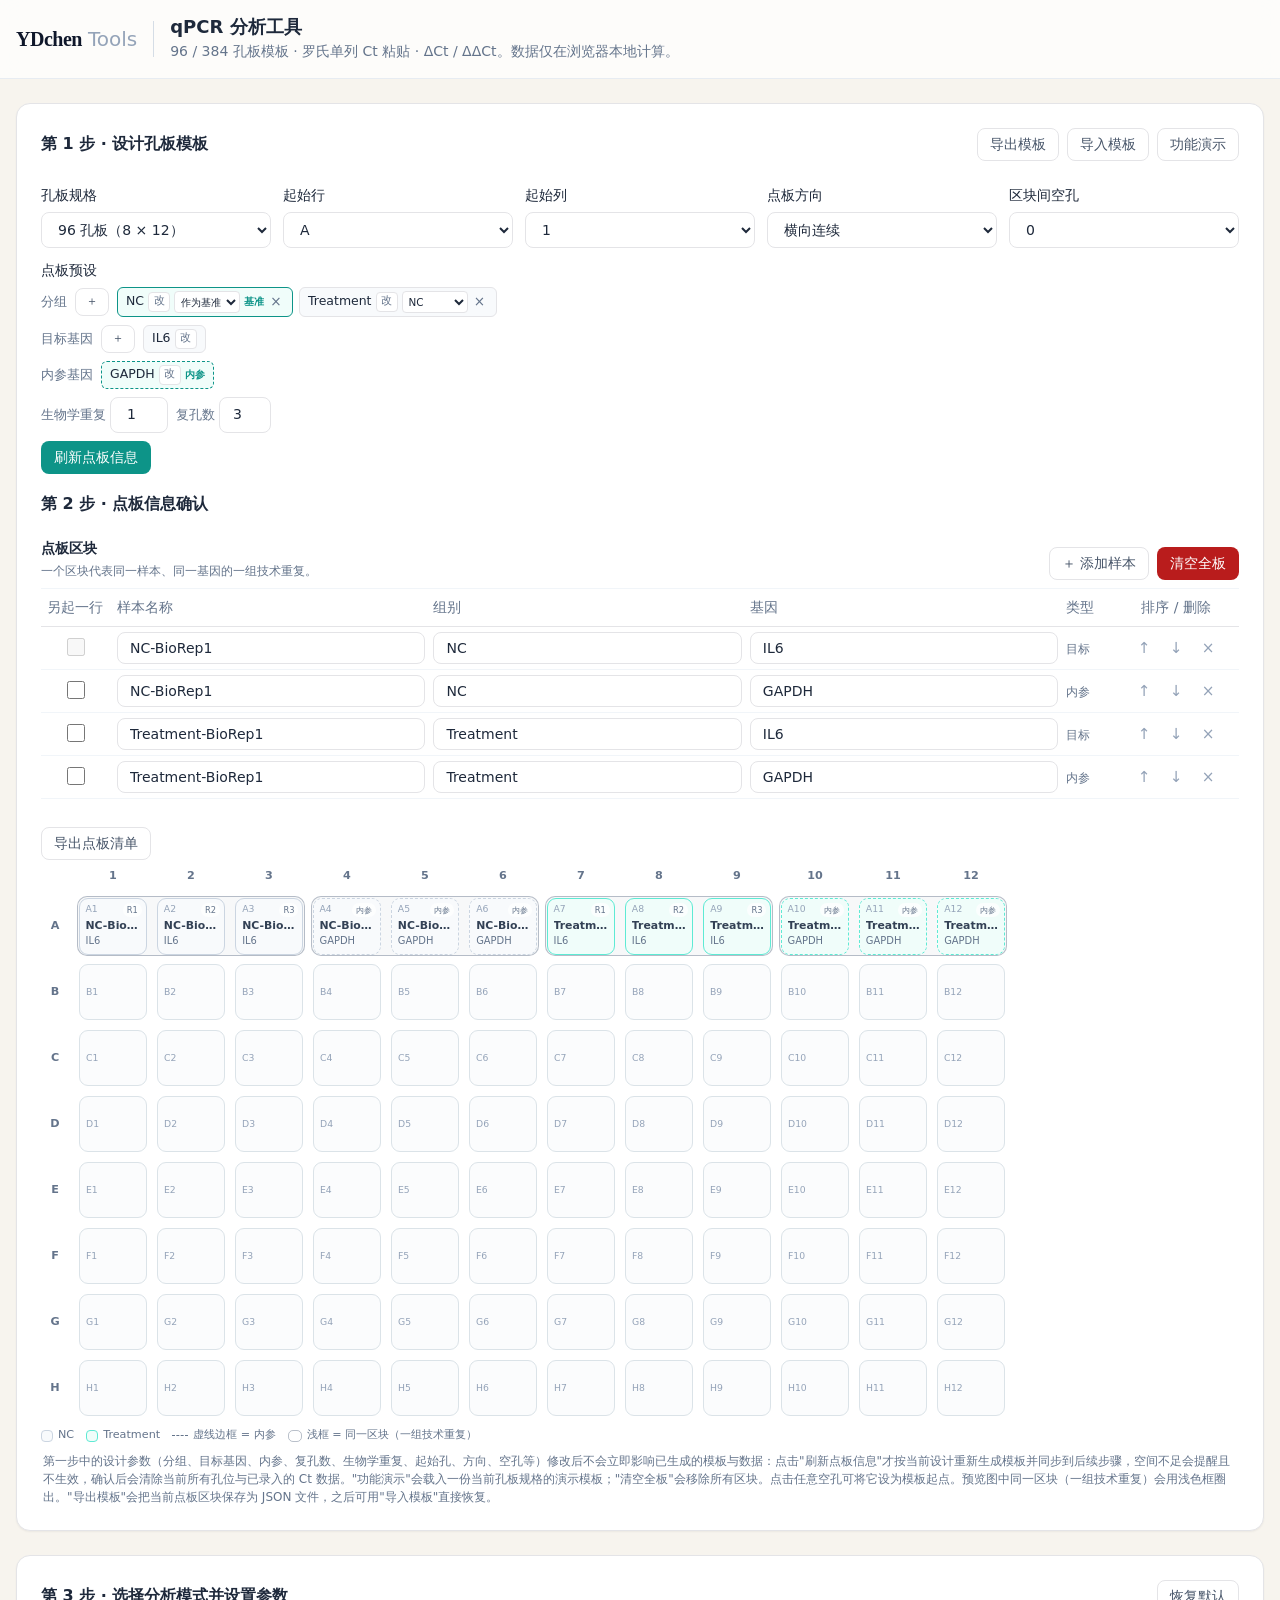
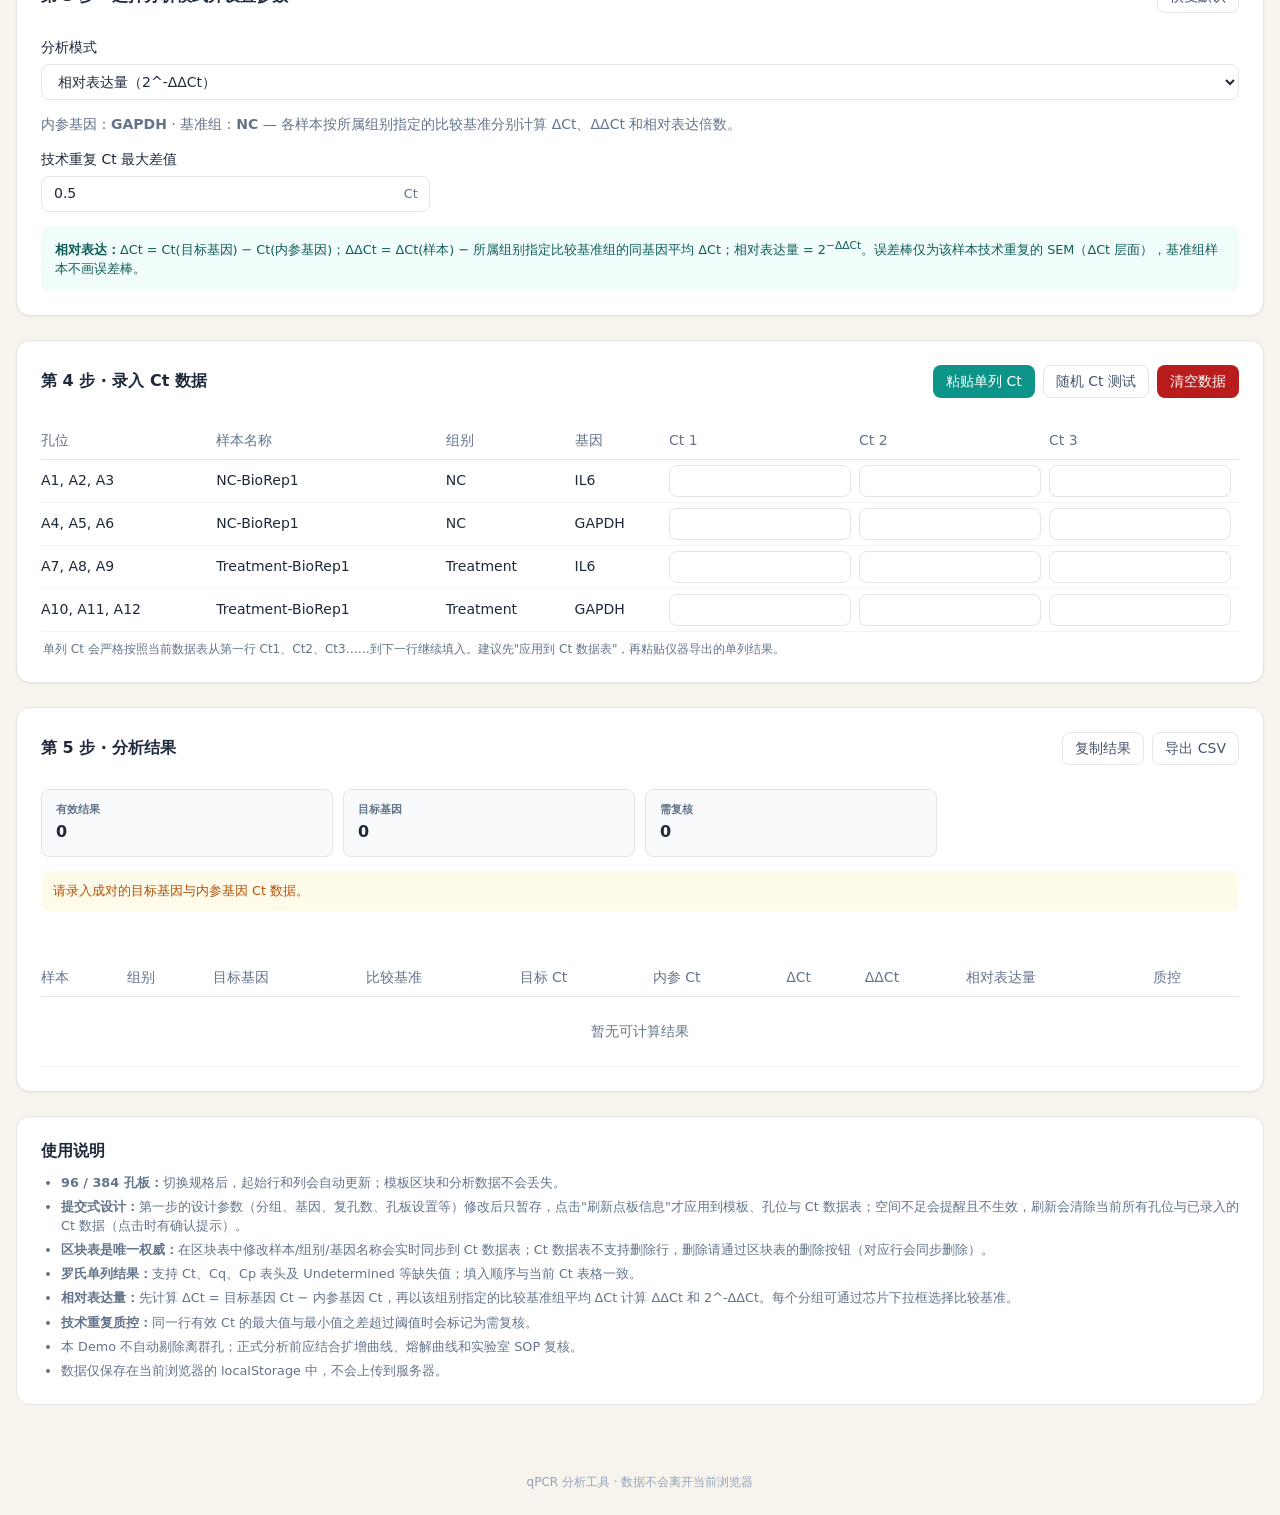
==== index.html @ 50752a5c "fix: charts keep plate layout order instead of re-sorting Per-sample chart was sorted by experiment " ====
<!doctype html>
<html lang="zh-CN">
<head>
  <meta charset="utf-8" />
  <meta name="viewport" content="width=device-width, initial-scale=1" />
  <meta name="description" content="qPCR 96/384 孔板模板、罗氏单列 Ct 粘贴、技术重复质控、ΔCt、ΔΔCt 与相对表达分析工具。" />
  <meta name="theme-color" content="#0d9488" />
  <title>qPCR 分析工具</title>
  <link rel="stylesheet" href="./styles.css?v=11.6" />
</head>
<body>
<header class="site-header">
  <div class="container header-inner">
    <div class="header-brand"><span class="brand-bold">YDchen</span><span class="brand-light">Tools</span></div>
    <div class="header-divider"></div>
    <div class="header-info">
      <h1>qPCR 分析工具</h1>
      <p class="subtitle">96 / 384 孔板模板 · 罗氏单列 Ct 粘贴 · ΔCt / ΔΔCt。数据仅在浏览器本地计算。</p>
    </div>
  </div>
</header>

<main class="container main-grid">
  <section class="card plate-card">
    <div class="section-heading">
      <div><h2>第 1 步 · 设计孔板模板</h2></div>
      <div class="button-row">
        <button id="exportTemplateBtn" class="button button-ghost">导出模板</button>
        <button id="importTemplateBtn" class="button button-ghost">导入模板</button>
        <button id="exampleTemplateBtn" class="button button-ghost">功能演示</button>
      </div>
      <input id="templateFileInput" type="file" accept=".json,application/json" class="hidden" />
    </div>

    <div class="plate-settings-grid">
      <label class="field"><span>孔板规格</span><select id="plateSize"><option value="96" selected>96 孔板（8 × 12）</option><option value="384">384 孔板（16 × 24）</option></select></label>
      <label class="field"><span>起始行</span><select id="startRow"></select></label>
      <label class="field"><span>起始列</span><select id="startCol"></select></label>
      <label class="field"><span>点板方向</span><select id="plateDirection"><option value="horizontal">横向连续</option><option value="vertical">纵向连续</option></select></label>
      <label class="field"><span>区块间空孔</span><select id="blockGap"><option value="0">0</option><option value="1">1</option><option value="2">2</option></select></label>
      <div class="field field-wide">
        <span>点板预设</span>
        <div class="inline-control template-control">
          <div class="experiment-row">
            <span class="experiment-label">分组</span>
            <button id="addGroupBtn" class="button button-ghost button-sm">＋</button>
            <div id="groupsContainer" class="group-chip-list"></div>
          </div>
          <input id="targetCount" type="hidden" value="1" />
          <div class="experiment-row">
            <span class="experiment-label">目标基因</span>
            <button id="addTargetGeneBtn" class="button button-ghost button-sm" title="添加目标基因">＋</button>
            <div id="targetGenesContainer" class="group-chip-list"></div>
          </div>
          <div class="experiment-row">
            <span class="experiment-label">内参基因</span>
            <div id="refGeneContainer" class="group-chip-list"></div>
          </div>
          <div class="experiment-row">
            <label class="append-count-label" title="每个分组的独立生物学样本数量">
              <span>生物学重复</span>
              <input id="biologicalReplicates" class="append-count" type="number" min="1" max="24" step="1" value="1" />
            </label>
            <label class="reps-global-label" title="同一样本同一基因的技术重复孔数，全局统一设置；修改会影响已有 Ct 数据">
              <span>复孔数</span>
              <input id="replicateCount" class="reps-global-input" type="number" min="1" max="6" step="1" value="3" />
            </label>
          </div>
          <div class="experiment-row" id="bioGroupRow" style="display:none">
            <label class="append-line-label" title="复孔为 1 时，将同一基因的生物学重复排列在相邻孔位">
              <input id="bioGroupReplicates" type="checkbox" /> 生物学重复相邻排列
            </label>
          </div>
          <div class="experiment-row">
            <button id="loadPresetBtn" class="button button-primary" title="按当前实验配置重新生成点板模板，覆盖所有区块">刷新点板信息</button>
          </div>
        </div>
      </div>
    </div>

    <div class="section-heading" style="margin-top:20px">
      <div><h2>第 2 步 · 点板信息确认</h2></div>
    </div>

    <div class="subsection-heading">
      <div>
        <h3>点板区块</h3>
        <p>一个区块代表同一样本、同一基因的一组技术重复。</p>
      </div>
      <div class="subsection-actions">
        <button id="addBlockBtn" class="button button-ghost">＋ 添加样本</button>
                <button id="clearBlocksBtn" class="button button-danger">清空全板</button>
      </div>
    </div>

    <div class="table-wrap block-table-wrap">
      <table class="block-table">
        <thead><tr><th>另起一行</th><th>样本名称</th><th>组别</th><th>基因</th><th>类型</th><th class="action-col">排序 / 删除</th></tr></thead>
        <tbody id="blocksBody"></tbody>
      </table>
    </div>

    <div id="plateAlert" class="alerts plate-alert"></div>
    <div style="margin-top:6px"><button id="exportPlateBtn" class="button button-ghost">导出点板清单</button></div>
    <div class="plate-scroll">
      <div id="plateGrid" class="plate-grid" aria-label="孔板预览"></div>
    </div>
    <div id="plateLegend" class="plate-legend"></div>
    <p class="help-text">第一步中的设计参数（分组、目标基因、内参、复孔数、生物学重复、起始孔、方向、空孔等）修改后不会立即影响已生成的模板与数据：点击"刷新点板信息"才按当前设计重新生成模板并同步到后续步骤，空间不足会提醒且不生效，确认后会清除当前所有孔位与已录入的 Ct 数据。"功能演示"会载入一份当前孔板规格的演示模板；"清空全板"会移除所有区块。点击任意空孔可将它设为模板起点。预览图中同一区块（一组技术重复）会用浅色框圈出。"导出模板"会把当前点板区块保存为 JSON 文件，之后可用"导入模板"直接恢复。</p>
  </section>

  <section class="card settings-card">
    <div class="section-heading">
      <div><h2>第 3 步 · 选择分析模式并设置参数</h2></div>
      <button id="resetBtn" class="button button-ghost">恢复默认</button>
    </div>
    <label class="field" style="margin-bottom:14px;">
      <span>分析模式</span>
      <select id="workflowSelect">
        <option value="ddct" selected>相对表达量（2^-ΔΔCt）</option>
        <option value="dct">归一化表达量（2^-ΔCt）</option>
      </select>
    </label>
    <p id="modeDescription" class="mode-description"></p>
    <div class="form-grid">
      <label class="field"><span>技术重复 Ct 最大差值</span><div class="input-with-unit"><input id="maxSpread" type="number" min="0.1" step="0.1" value="0.5" /><span>Ct</span></div></label>
    </div>
    <div id="formulaNote" class="formula-note"></div>
  </section>

  <section class="card samples-card">
    <div class="section-heading">
      <div><h2>第 4 步 · 录入 Ct 数据</h2></div>
      <div class="button-row">
        <button id="pasteColumnBtn" class="button button-primary">粘贴单列 Ct</button>
        <button id="exampleDataBtn" class="button button-ghost">随机 Ct 测试</button>
        <button id="clearDataBtn" class="button button-danger">清空数据</button>
      </div>
    </div>

    <div id="ctColumnPanel" class="paste-panel hidden">
      <div class="paste-panel-heading">
        <div>
          <strong>罗氏单列 Ct / Cp 粘贴</strong>
          <p>从 Excel 或罗氏导出表中复制一整列 Ct/Cp，系统会按当前 Ct 数据表的孔位顺序从上到下依次填入。</p>
        </div>
        <button id="closeCtColumnBtn" class="icon-button" title="关闭">×</button>
      </div>
      <textarea id="ctColumnArea" class="paste-area" rows="7" spellcheck="false" placeholder="Cp&#10;25.12&#10;25.30&#10;25.21&#10;Undetermined&#10;19.91"></textarea>
      <div class="button-row">
        <button id="applyCtColumnBtn" class="button button-primary">填入当前数据表</button>
        <span id="ctPasteStatus" class="paste-status">支持 Ct、Cq、Cp 表头；Undetermined、No Ct、空行会保留为空白孔。</span>
      </div>
    </div>

    <div class="table-wrap">
      <table id="samplesTable">
        <thead id="samplesHead"></thead>
        <tbody id="samplesBody"></tbody>
      </table>
    </div>
    <p class="help-text">单列 Ct 会严格按照当前数据表从第一行 Ct1、Ct2、Ct3……到下一行继续填入。建议先"应用到 Ct 数据表"，再粘贴仪器导出的单列结果。</p>
  </section>

  <section class="card results-card">
    <div class="section-heading">
      <div><h2>第 5 步 · 分析结果</h2></div>
      <div class="button-row"><button id="copyBtn" class="button button-ghost">复制结果</button><button id="exportBtn" class="button button-ghost">导出 CSV</button></div>
    </div>
    <div id="summary" class="summary-grid"></div>
    <div id="alerts" class="alerts"></div>
    <div id="resultsChart" class="results-chart"></div>
    <div id="groupChart" class="results-chart"></div>
    <div class="table-wrap">
      <table><thead><tr><th>样本</th><th>组别</th><th>目标基因</th><th>比较基准</th><th>目标 Ct</th><th>内参 Ct</th><th>ΔCt</th><th>ΔΔCt</th><th>相对表达量</th><th>质控</th></tr></thead><tbody id="resultsBody"></tbody></table>
    </div>
  </section>

  <section class="card notes-card">
    <h2>使用说明</h2>
    <ul>
      <li><strong>96 / 384 孔板：</strong>切换规格后，起始行和列会自动更新；模板区块和分析数据不会丢失。</li>
      <li><strong>提交式设计：</strong>第一步的设计参数（分组、基因、复孔数、孔板设置等）修改后只暂存，点击"刷新点板信息"才应用到模板、孔位与 Ct 数据表；空间不足会提醒且不生效，刷新会清除当前所有孔位与已录入的 Ct 数据（点击时有确认提示）。</li>
      <li><strong>区块表是唯一权威：</strong>在区块表中修改样本/组别/基因名称会实时同步到 Ct 数据表；Ct 数据表不支持删除行，删除请通过区块表的删除按钮（对应行会同步删除）。</li>
      <li><strong>罗氏单列结果：</strong>支持 Ct、Cq、Cp 表头及 Undetermined 等缺失值；填入顺序与当前 Ct 表格一致。</li>
      <li><strong>相对表达量：</strong>先计算 ΔCt = 目标基因 Ct − 内参基因 Ct，再以该组别指定的比较基准组平均 ΔCt 计算 ΔΔCt 和 2^-ΔΔCt。每个分组可通过芯片下拉框选择比较基准。</li>
      <li><strong>技术重复质控：</strong>同一行有效 Ct 的最大值与最小值之差超过阈值时会标记为需复核。</li>
      <li>本 Demo 不自动剔除离群孔；正式分析前应结合扩增曲线、熔解曲线和实验室 SOP 复核。</li>
      <li>数据仅保存在当前浏览器的 localStorage 中，不会上传到服务器。</li>
    </ul>
  </section>
</main>
<footer class="site-footer"><div class="container">qPCR 分析工具 · 数据不会离开当前浏览器</div></footer>
<script type="module" src="./app.js?v=11.12"></script>
</body>
</html>
---- styles.css ----
:root{color-scheme:light;--bg:#F7F4EE;--surface:#fff;--surface-soft:#f8fafc;--text:#1e293b;--muted:#64748b;--line:#e4e4e7;--primary:#0d9488;--primary-hover:#0f766e;--primary-soft:#f0fdfa;--success:#047857;--success-soft:#ecfdf5;--warning:#b45309;--warning-soft:#fffbeb;--danger:#b91c1c;--danger-soft:#fef2f2;--shadow:0 1px 2px rgba(0,0,0,.05);--radius:14px}
*{box-sizing:border-box}html{scroll-behavior:smooth;overflow-x:hidden}body{margin:0;min-height:100vh;font-family:ui-sans-serif,system-ui,sans-serif,"Apple Color Emoji","Segoe UI Emoji";background:var(--bg);color:var(--text);line-height:1.5}button,input,select,textarea{font:inherit;font-size:.875rem}button{cursor:pointer}.container{width:min(1280px,100%);margin:0 auto;padding:0 16px}.site-header{border-bottom:1px solid rgba(226,232,240,.8);background:rgba(255,255,255,.7);backdrop-filter:blur(12px);position:sticky;top:0;z-index:10;padding:16px 0}.header-inner{display:flex;align-items:center;gap:16px}.header-brand{display:flex;align-items:baseline;flex-shrink:0;line-height:1}.brand-bold{font-family:ui-serif,Georgia,serif;font-size:1.25rem;font-weight:600;color:#0f172a;letter-spacing:-.025em}.brand-light{font-size:1.25rem;font-weight:300;color:#94a3b8;margin-left:.375rem}.header-divider{width:1px;height:36px;background:rgba(203,213,225,.8)}.header-info{min-width:0}h1{margin:0;font-size:1.125rem;line-height:1.25;font-weight:600}h2{margin:0;font-size:1rem;line-height:1.25;font-weight:600}h3{margin:0;font-size:.9rem;font-weight:600}p{margin:0}.subtitle{margin-top:2px;color:var(--muted);font-size:.875rem;white-space:nowrap;overflow:hidden;text-overflow:ellipsis}.main-grid{display:grid;gap:24px;margin-top:24px;padding-bottom:44px}.card{background:var(--surface);border:1px solid var(--line);border-radius:var(--radius);box-shadow:var(--shadow);padding:24px;overflow:hidden}.section-heading{display:flex;align-items:center;justify-content:space-between;gap:16px;margin-bottom:24px}.form-grid{display:grid;grid-template-columns:repeat(3,minmax(0,1fr));gap:16px}.field{display:grid;gap:6px;min-width:0}.field>span:first-child{font-size:.875rem;font-weight:500}input,select,textarea{width:100%;min-height:36px;border:1px solid var(--line);border-radius:8px;background:var(--surface);color:var(--text);padding:4px 12px;outline:none;transition:.2s}input:focus,select:focus,textarea:focus{border-color:var(--primary);box-shadow:0 0 0 3px rgba(13,148,136,.15)}.input-with-unit{position:relative}.input-with-unit input{padding-right:54px}.input-with-unit>span{position:absolute;right:12px;top:50%;transform:translateY(-50%);color:var(--muted);font-size:.8rem}.mode-description{margin:0 0 14px;color:var(--muted);font-size:.875rem}.formula-note{margin-top:14px;padding:12px 14px;border-radius:8px;background:var(--primary-soft);color:#115e59;font-size:.8rem}.button-row{display:flex;align-items:center;gap:8px;flex-wrap:wrap}.button{min-height:32px;border-radius:8px;padding:5px 12px;border:1px solid transparent;font-size:.875rem;font-weight:500;white-space:nowrap}.button-primary{background:var(--primary);color:#fff}.button-primary:hover{background:var(--primary-hover)}.button-ghost{background:var(--surface);color:#475569;border-color:var(--line)}.button-ghost:hover{background:#f4f4f5}.button-danger{background:var(--danger);color:#fff}.button-danger:hover{background:#991b1b}.table-wrap{overflow-x:auto;max-width:100%}table{width:100%;border-collapse:collapse;min-width:900px;font-size:.875rem}th,td{text-align:left;vertical-align:middle}th{padding:8px 8px 8px 0;border-bottom:1px solid var(--line);color:var(--muted);font-weight:500;white-space:nowrap}td{padding:5px 8px 5px 0;border-bottom:1px solid #f1f5f9}td input,td select{min-width:92px;min-height:32px}.action-col{width:118px;text-align:center}.icon-button{width:30px;height:30px;border:1px solid transparent;border-radius:8px;background:transparent;color:#94a3b8;font-size:.95rem;padding:0}.icon-button:hover{background:#f4f4f5;color:#475569}.icon-button.danger:hover{color:#ef4444}.help-text{margin:8px 2px 0;color:var(--muted);font-size:.75rem}.summary-grid{display:grid;grid-template-columns:repeat(4,minmax(0,1fr));gap:10px;margin-bottom:14px}.summary-item{padding:12px 14px;border:1px solid var(--line);border-radius:8px;background:var(--surface-soft)}.summary-label{display:block;color:var(--muted);font-size:.7rem;font-weight:600}.summary-value{display:block;margin-top:2px;font-size:1rem;font-weight:700}.alerts{display:grid;gap:6px;margin-bottom:14px}.alert{padding:10px 12px;border-radius:8px;font-size:.8rem}.alert-warning{background:var(--warning-soft);color:var(--warning)}
.alert-danger{background:var(--danger-soft);color:var(--danger)}.alert-success{background:var(--success-soft);color:var(--success)}.status{display:inline-block;padding:2px 8px;border-radius:999px;font-size:.75rem;font-weight:500;white-space:nowrap}.status-ok{background:var(--primary);color:#fff}.status-warning{background:#fef3c7;color:#b45309}.paste-area{width:100%;min-height:72px;margin:8px 0;border:1px solid var(--line);border-radius:8px;padding:8px 12px;font-family:inherit;font-size:.8rem;resize:vertical}.paste-panel{margin:0 0 14px;padding:14px;border:1px solid var(--line);border-radius:10px;background:var(--surface-soft)}.paste-panel-heading{display:flex;align-items:flex-start;justify-content:space-between;gap:12px}.paste-panel-heading strong{font-size:.875rem}.paste-panel-heading p{margin-top:3px;color:var(--muted);font-size:.75rem}.paste-panel .paste-area{margin:10px 0}.paste-status{font-size:.75rem;color:var(--muted)}.paste-status-success{color:var(--success)}.paste-status-warning{color:var(--warning)}
.hidden{display:none!important}.results-chart{overflow-x:auto;margin:16px 0}.results-chart svg{display:block}.notes-card{box-shadow:none}.notes-card ul{margin:12px 0 0;padding-left:1.25rem;color:var(--muted);font-size:.8rem}.notes-card li+li{margin-top:5px}.site-footer{padding:24px 0;color:#94a3b8;text-align:center;font-size:.75rem}

.plate-settings-grid{display:grid;grid-template-columns:repeat(5,minmax(120px,1fr));gap:12px;align-items:end}.inline-control{display:flex;gap:8px}.inline-control select{min-width:0}.template-control{flex-direction:column;flex-wrap:wrap}.template-control select{flex:1 1 220px}.template-control .button{flex:0 0 auto}.field-wide{min-width:240px;grid-column:1/-1}.subsection-heading{display:flex;align-items:end;justify-content:space-between;gap:16px;margin:22px 0 8px}.subsection-heading p{margin-top:3px;color:var(--muted);font-size:.75rem}.subsection-actions{display:flex;gap:8px}.block-table-wrap{border-top:1px solid #f1f5f9}.block-table{min-width:860px}.block-table td:first-child,.block-table th:first-child{text-align:center;width:76px}.block-table .break-toggle{width:18px;min-width:18px;min-height:18px;accent-color:var(--primary)}.role-text{font-size:.78rem;font-weight:500;color:var(--muted)}.block-table .repeat-input{min-width:68px;width:68px}.block-actions{display:flex;justify-content:center;gap:2px}.plate-alert{margin-top:14px}.plate-scroll{overflow-x:auto;padding:4px 0 8px}.plate-grid{--plate-cols:12;--plate-rows:8;--well-width:68px;--well-height:56px;display:grid;grid-template-columns:28px repeat(var(--plate-cols),var(--well-width));grid-template-rows:24px repeat(var(--plate-rows),var(--well-height));gap:10px;width:max-content;min-width:100%;align-items:stretch;position:relative}.well-group{display:flex;gap:inherit;margin:-2px;padding:.5px;border:1.5px solid rgba(100,116,139,.45);border-radius:10px;background:rgba(100,116,139,.05);position:relative}.well-group.vertical{flex-direction:column}.plate-separator{display:flex;align-items:center;height:4px;align-self:center}.sep-line{display:block;width:100%;height:0;border-top:2px dashed var(--primary)}.well-group.col-split{margin-left:12px}.plate-grid.plate-384{--well-width:50px;--well-height:44px;gap:8px}.plate-corner,.plate-col-label,.plate-row-label{display:flex;align-items:center;justify-content:center;color:var(--muted);font-size:.7rem;font-weight:600}.plate-well{position:relative;border:1px solid #dbe3e8;border-radius:9px;background:#fbfcfd;min-width:var(--well-width);min-height:var(--well-height);padding:5px 6px;text-align:left;color:var(--muted);overflow:hidden}.plate-grid.plate-384 .plate-well{border-radius:7px;padding:4px}.plate-grid.plate-384 .well-sample{margin-top:3px;font-size:.58rem}.plate-grid.plate-384 .well-gene{font-size:.55rem}.plate-grid.plate-384 .well-role{font-size:.47rem;right:3px;top:3px}.plate-grid.plate-384 .well-id{font-size:.52rem}.plate-well.empty{cursor:pointer}.plate-well.empty:hover{border-color:#99f6e4;background:var(--primary-soft)}.well-id{display:block;font-size:.58rem;color:#94a3b8;line-height:1}.well-sample{display:block;margin-top:5px;font-size:.68rem;font-weight:650;color:#334155;white-space:nowrap;overflow:hidden;text-overflow:ellipsis}.well-gene{display:block;font-size:.62rem;color:#64748b;white-space:nowrap;overflow:hidden;text-overflow:ellipsis}.plate-well.group-0{background:#f8fafc;border-color:#cbd5e1}.plate-well.group-1{background:#f0fdfa;border-color:#5eead4}.plate-well.group-2{background:#ecfdf5;border-color:#86efac}.plate-well.group-3{background:#f5f3ff;border-color:#c4b5fd}.plate-well.group-4{background:#fff7ed;border-color:#fdba74}.plate-well.group-5{background:#fdf2f8;border-color:#f9a8d4}.plate-well.reference{border-style:dashed}.well-role{position:absolute;right:4px;top:4px;font-size:.52rem;padding:1px 4px;border-radius:99px;background:rgba(255,255,255,.75);color:#64748b}.plate-legend{display:flex;align-items:center;gap:12px;flex-wrap:wrap;margin-top:3px}.legend-item{display:flex;align-items:center;gap:5px;font-size:.7rem;color:var(--muted)}.legend-dot{width:12px;height:12px;border:1px solid #cbd5e1;border-radius:4px}.legend-dot.group-0{background:#f8fafc}.legend-dot.group-1{background:#f0fdfa;border-color:#5eead4}.legend-dot.group-2{background:#ecfdf5;border-color:#86efac}.legend-dot.group-3{background:#f5f3ff;border-color:#c4b5fd}.legend-dot.group-4{background:#fff7ed;border-color:#fdba74}.legend-dot.group-5{background:#fdf2f8;border-color:#f9a8d4}.legend-line{width:16px;border-top:1px dashed #64748b}.legend-frame{width:14px;height:12px;border:1.5px solid rgba(100,116,139,.45);border-radius:5px}.wells-input{min-width:118px!important}.ct-input{min-width:76px!important}.sample-row-warning td{background:#fffbeb}

@media(max-width:1100px){.plate-settings-grid{grid-template-columns:repeat(5,minmax(96px,1fr))}.field-wide{grid-column:1/-1}.plate-grid{min-width:auto}}
@media(max-width:639px){.site-header{padding:12px 0}.header-inner{gap:12px}.brand-bold,.brand-light{font-size:1.125rem}.header-divider{height:32px}.header-info h1{font-size:1rem}.subtitle{font-size:.75rem}}
@media(max-width:768px){.form-grid{grid-template-columns:1fr 1fr}.summary-grid{grid-template-columns:1fr 1fr}.card{padding:20px}.plate-settings-grid{grid-template-columns:1fr 1fr}.subsection-heading{align-items:flex-start;flex-direction:column}}
@media(max-width:480px){.container{padding:0 8px}.main-grid{gap:16px;margin-top:16px}.card{padding:14px}.section-heading{align-items:flex-start;flex-direction:column;gap:10px}.form-grid,.plate-settings-grid{grid-template-columns:1fr}.field-wide{grid-column:auto}.subtitle{white-space:normal}.button-row{width:100%}.button-row .button{flex:1 1 auto}.inline-control{align-items:stretch}.inline-control .button{flex:0 0 auto}}
.append-group{display:flex;align-items:center;gap:8px;flex-wrap:wrap;border-left:1px solid var(--line);padding-left:12px}.append-count-label{display:flex;align-items:center;gap:4px;color:var(--muted);font-size:.8rem;white-space:nowrap}.append-count{width:58px!important;min-width:58px!important;text-align:center;padding-left:6px;padding-right:6px}.reps-global-label{display:flex;align-items:center;gap:4px;color:var(--muted);font-size:.8rem;white-space:nowrap}.reps-global-input{width:52px!important;min-width:52px!important;text-align:center;padding-left:2px;padding-right:2px}.gene-names-btn{min-height:28px;padding:2px 8px;border:1px dashed var(--line);border-radius:6px;background:var(--surface-soft);color:var(--text);font-size:.78rem;cursor:pointer;white-space:nowrap;max-width:200px;overflow:hidden;text-overflow:ellipsis}.gene-names-btn:hover{border-color:var(--primary);background:var(--primary-soft)}.experiment-row{display:flex;align-items:center;gap:8px;flex-wrap:wrap}.experiment-label{font-size:.8rem;font-weight:500;color:var(--muted);white-space:nowrap}.group-chip-list{display:flex;align-items:center;gap:6px;flex-wrap:wrap}.chip-line-break{width:100%;height:0}.group-chip{display:inline-flex;align-items:center;gap:4px;padding:3px 8px;border:1px solid var(--line);border-radius:6px;background:var(--surface-soft);font-size:.78rem;user-select:none;transition:.15s;flex-wrap:nowrap}.group-chip:hover{border-color:var(--primary)}.group-chip.chip-baseline{border-color:var(--primary);background:var(--primary-soft)}.group-chip.ref-chip{border-style:dashed;border-color:var(--primary);background:var(--primary-soft)}.chip-name{font-weight:500;color:var(--text);flex-shrink:0}.chip-badge{font-size:.65rem;color:var(--primary);font-weight:600;flex-shrink:0;white-space:nowrap}.chip-del{width:16px;height:16px;min-height:16px;flex:0 0 auto;border:none;border-radius:50%;background:transparent;color:var(--muted);font-size:.85rem;line-height:1;cursor:pointer;padding:0;display:inline-flex;align-items:center;justify-content:center}.chip-del:hover{background:#fee2e2;color:var(--danger)}.chip-compare{min-height:22px;max-width:90px;font-size:.65rem;padding:0 2px;border:1px solid var(--line);border-radius:4px;background:var(--surface);color:var(--text);cursor:pointer;flex-shrink:1}.chip-compare:focus{border-color:var(--primary);outline:none}.chip-edit{width:22px;height:20px;min-width:22px;min-height:20px;max-width:22px;flex:0 0 22px;border:1px solid var(--line);border-radius:4px;background:var(--surface);color:var(--muted);font-size:.68rem;cursor:pointer;padding:0;line-height:1}.chip-edit:hover{background:#e2e8f0;color:var(--primary);border-color:var(--primary)}.button-sm{min-height:28px;padding:2px 10px;font-size:.78rem}.paste-panel .button-row{align-items:center}.paste-panel .paste-status{flex:1 1 320px}.plate-card .plate-scroll{scrollbar-gutter:stable}
@media(max-width:720px){.template-control{flex-direction:column;flex-wrap:wrap}.template-control select{flex-basis:100%}.append-group{margin-left:auto;border-left:none;padding-left:0}}
.append-line-label{display:flex;align-items:center;gap:5px;color:var(--muted);font-size:.78rem;white-space:nowrap}.append-line-label input{width:16px!important;min-width:16px!important;min-height:16px!important;accent-color:var(--primary);padding:0}.ct-invalid{border-color:#ef4444!important;background:#fef2f2!important}.readonly-cell{color:var(--text);font-size:.875rem;padding:5px 8px 5px 0;white-space:nowrap}
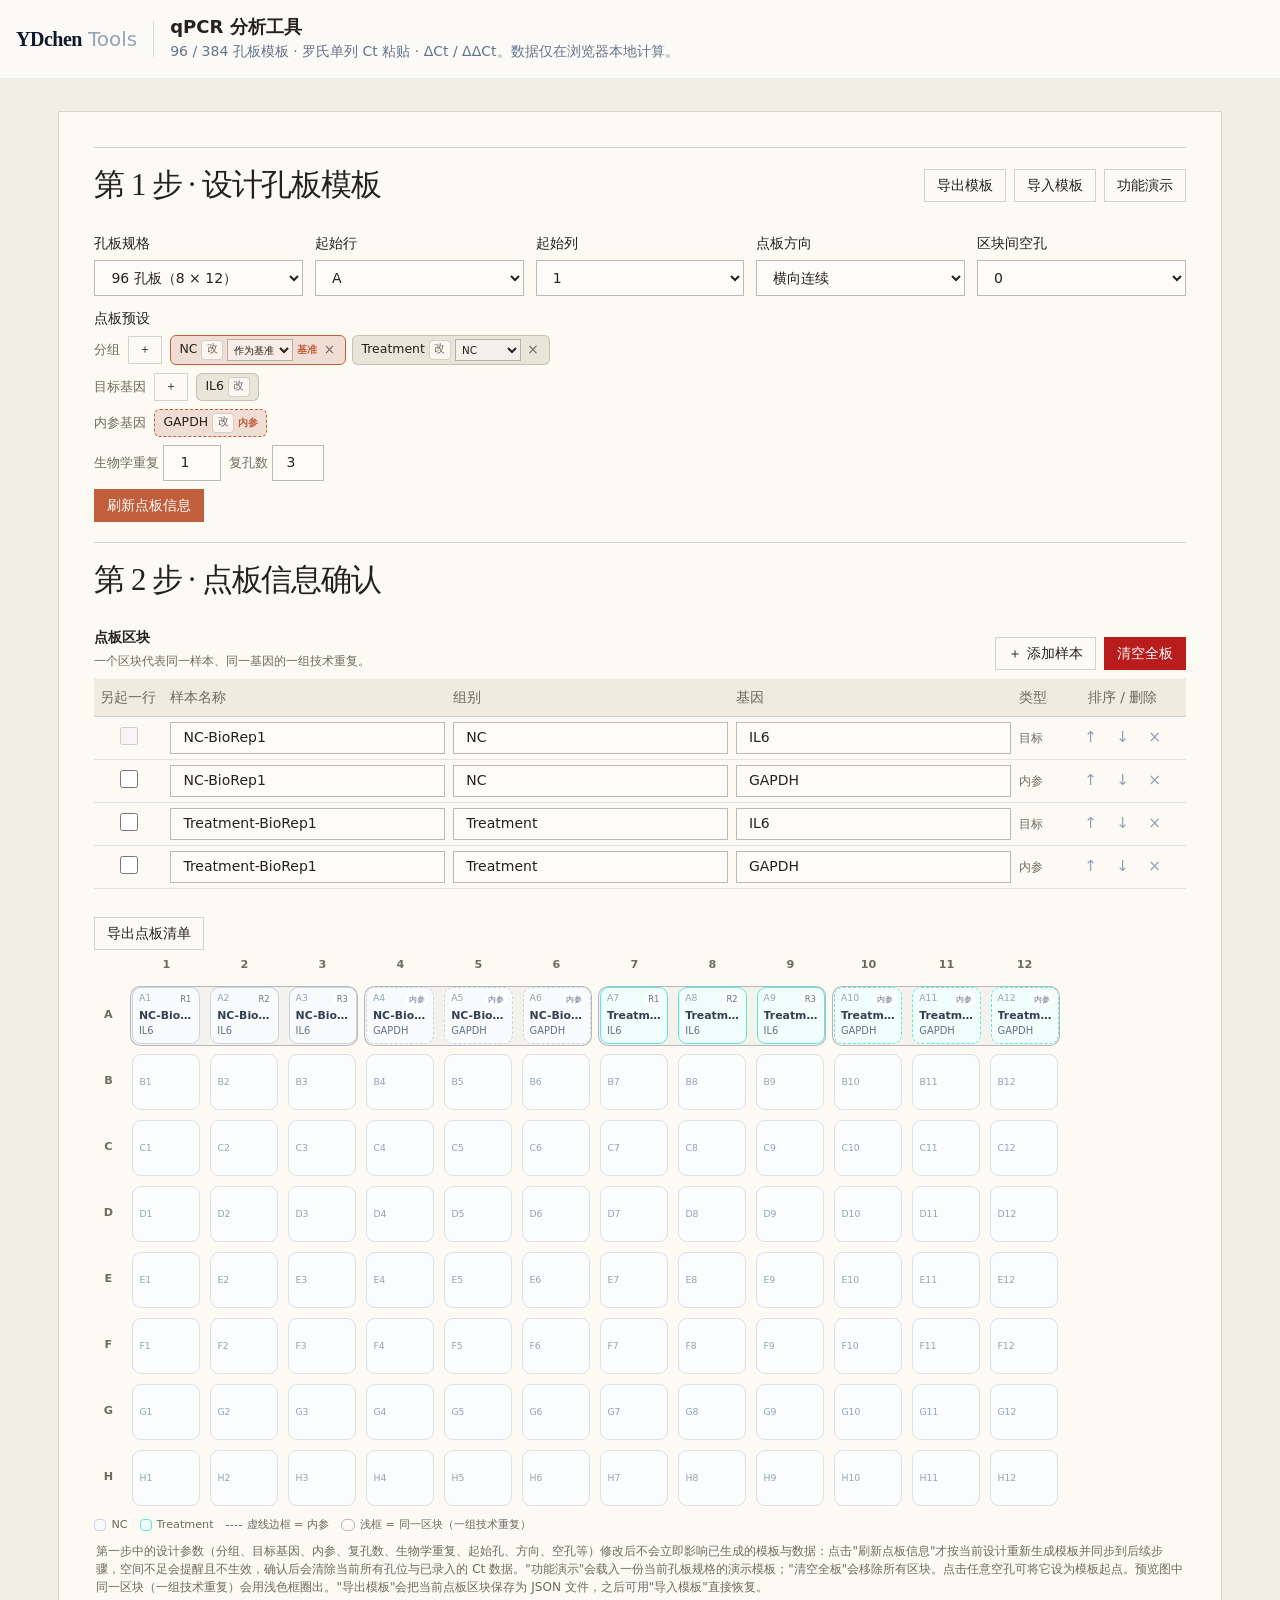
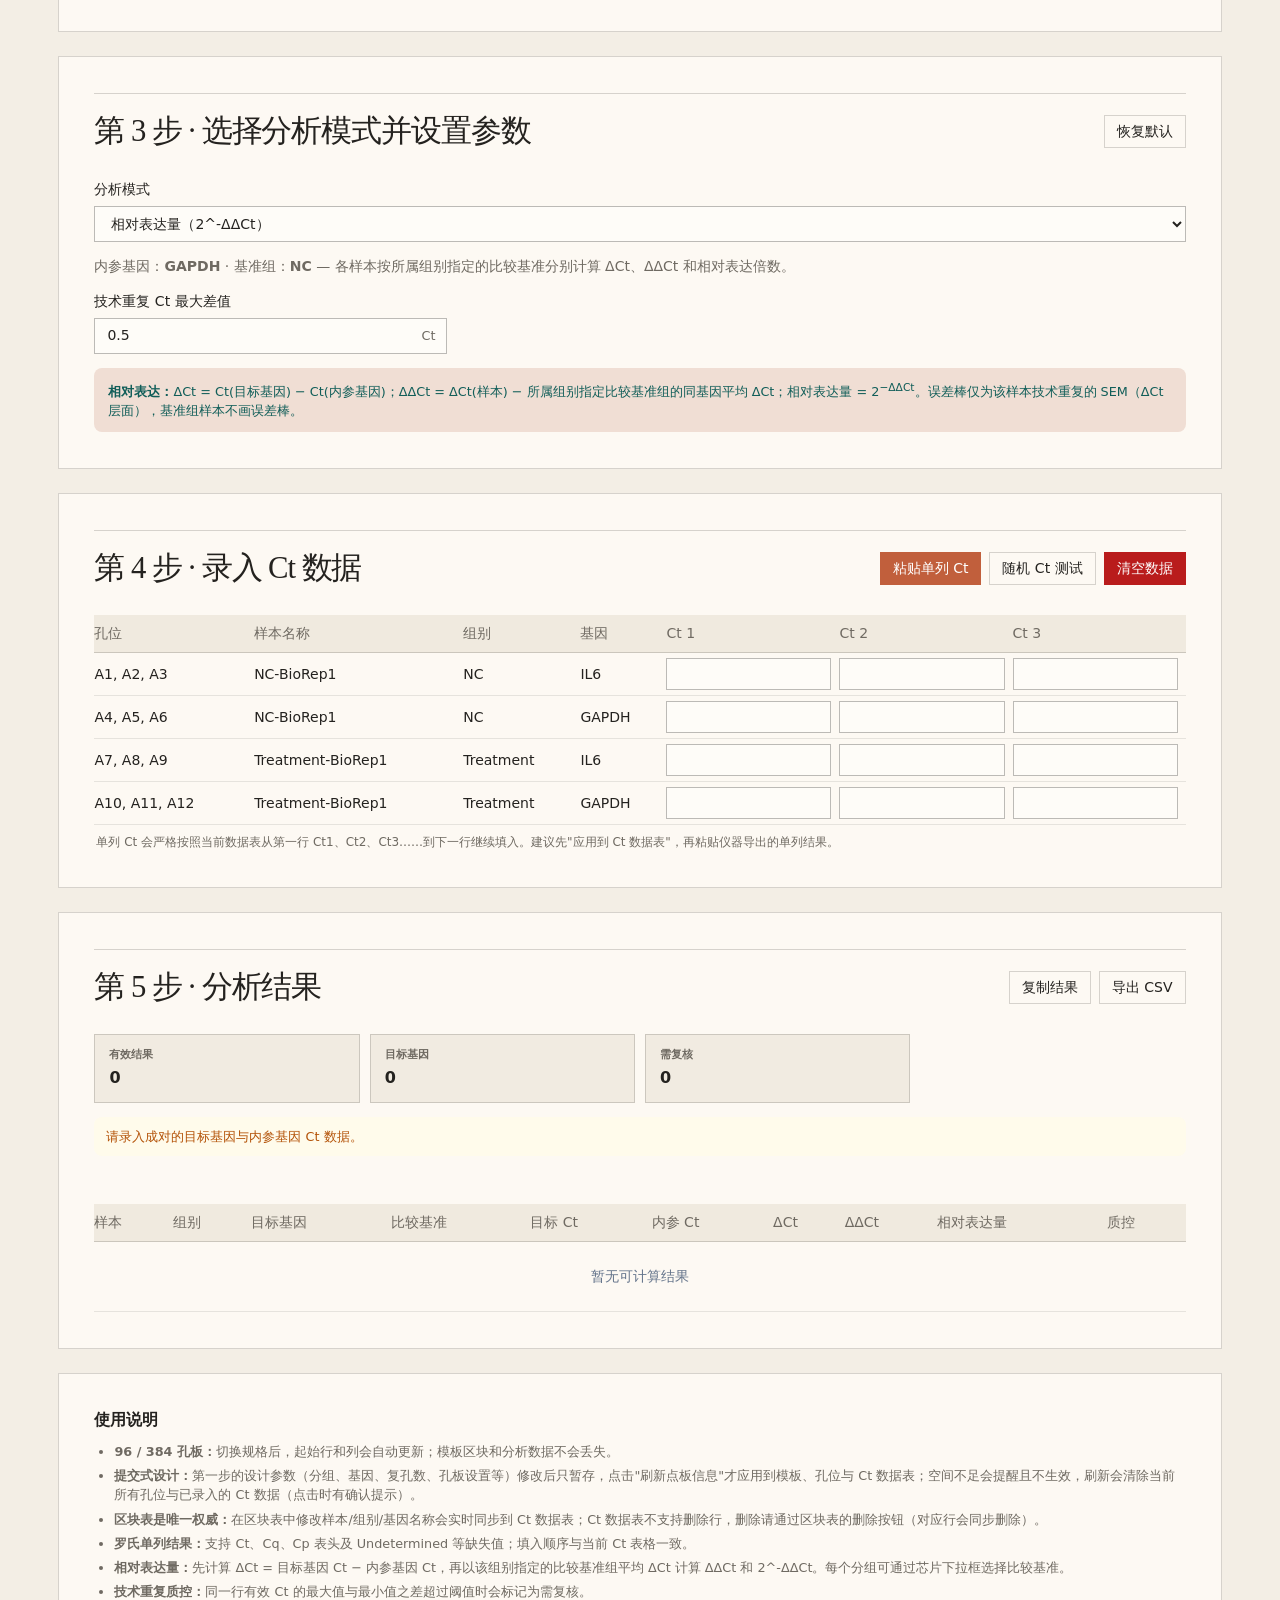
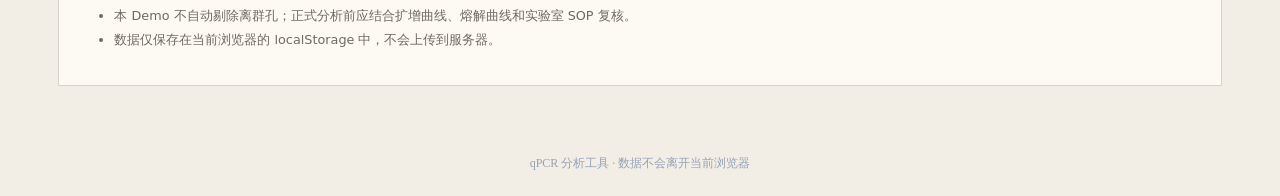
==== commit d8b8263d: "refactor: align first batch with portfolio style" ====
--- a/index.html
+++ b/index.html
@@ -6,7 +6,7 @@
   <meta name="description" content="qPCR 96/384 孔板模板、罗氏单列 Ct 粘贴、技术重复质控、ΔCt、ΔΔCt 与相对表达分析工具。" />
   <meta name="theme-color" content="#0d9488" />
   <title>qPCR 分析工具</title>
-  <link rel="stylesheet" href="./styles.css?v=11.6" />
+  <link rel="stylesheet" href="./styles.css?v=11.7" />
 </head>
 <body>
 <header class="site-header">
--- a/styles.css
+++ b/styles.css
@@ -12,3 +12,16 @@
 .append-group{display:flex;align-items:center;gap:8px;flex-wrap:wrap;border-left:1px solid var(--line);padding-left:12px}.append-count-label{display:flex;align-items:center;gap:4px;color:var(--muted);font-size:.8rem;white-space:nowrap}.append-count{width:58px!important;min-width:58px!important;text-align:center;padding-left:6px;padding-right:6px}.reps-global-label{display:flex;align-items:center;gap:4px;color:var(--muted);font-size:.8rem;white-space:nowrap}.reps-global-input{width:52px!important;min-width:52px!important;text-align:center;padding-left:2px;padding-right:2px}.gene-names-btn{min-height:28px;padding:2px 8px;border:1px dashed var(--line);border-radius:6px;background:var(--surface-soft);color:var(--text);font-size:.78rem;cursor:pointer;white-space:nowrap;max-width:200px;overflow:hidden;text-overflow:ellipsis}.gene-names-btn:hover{border-color:var(--primary);background:var(--primary-soft)}.experiment-row{display:flex;align-items:center;gap:8px;flex-wrap:wrap}.experiment-label{font-size:.8rem;font-weight:500;color:var(--muted);white-space:nowrap}.group-chip-list{display:flex;align-items:center;gap:6px;flex-wrap:wrap}.chip-line-break{width:100%;height:0}.group-chip{display:inline-flex;align-items:center;gap:4px;padding:3px 8px;border:1px solid var(--line);border-radius:6px;background:var(--surface-soft);font-size:.78rem;user-select:none;transition:.15s;flex-wrap:nowrap}.group-chip:hover{border-color:var(--primary)}.group-chip.chip-baseline{border-color:var(--primary);background:var(--primary-soft)}.group-chip.ref-chip{border-style:dashed;border-color:var(--primary);background:var(--primary-soft)}.chip-name{font-weight:500;color:var(--text);flex-shrink:0}.chip-badge{font-size:.65rem;color:var(--primary);font-weight:600;flex-shrink:0;white-space:nowrap}.chip-del{width:16px;height:16px;min-height:16px;flex:0 0 auto;border:none;border-radius:50%;background:transparent;color:var(--muted);font-size:.85rem;line-height:1;cursor:pointer;padding:0;display:inline-flex;align-items:center;justify-content:center}.chip-del:hover{background:#fee2e2;color:var(--danger)}.chip-compare{min-height:22px;max-width:90px;font-size:.65rem;padding:0 2px;border:1px solid var(--line);border-radius:4px;background:var(--surface);color:var(--text);cursor:pointer;flex-shrink:1}.chip-compare:focus{border-color:var(--primary);outline:none}.chip-edit{width:22px;height:20px;min-width:22px;min-height:20px;max-width:22px;flex:0 0 22px;border:1px solid var(--line);border-radius:4px;background:var(--surface);color:var(--muted);font-size:.68rem;cursor:pointer;padding:0;line-height:1}.chip-edit:hover{background:#e2e8f0;color:var(--primary);border-color:var(--primary)}.button-sm{min-height:28px;padding:2px 10px;font-size:.78rem}.paste-panel .button-row{align-items:center}.paste-panel .paste-status{flex:1 1 320px}.plate-card .plate-scroll{scrollbar-gutter:stable}
 @media(max-width:720px){.template-control{flex-direction:column;flex-wrap:wrap}.template-control select{flex-basis:100%}.append-group{margin-left:auto;border-left:none;padding-left:0}}
 .append-line-label{display:flex;align-items:center;gap:5px;color:var(--muted);font-size:.78rem;white-space:nowrap}.append-line-label input{width:16px!important;min-width:16px!important;min-height:16px!important;accent-color:var(--primary);padding:0}.ct-invalid{border-color:#ef4444!important;background:#fef2f2!important}.readonly-cell{color:var(--text);font-size:.875rem;padding:5px 8px 5px 0;white-space:nowrap}
+
+:root{--bg:#f3eee5;--surface:rgba(255,252,247,.82);--surface-soft:#ebe4d8;--text:#24221f;--muted:#6f6a62;--line:rgba(36,34,31,.18);--primary:#c15f3c;--primary-hover:#a94f31;--primary-soft:#f0ded4;--shadow:0 14px 32px rgba(36,34,31,.06);--radius:0}
+.main-grid{width:min(1440px,100%);padding-inline:clamp(22px,4.5vw,72px);gap:24px;margin-top:32px}
+.main-grid .card{background:var(--surface);border-color:var(--line);border-radius:0;box-shadow:none;padding:clamp(22px,2.8vw,38px)}
+.main-grid h2,.main-grid h3,.site-footer{font-family:Georgia,"Times New Roman",serif}
+.main-grid .section-heading{border-top:1px solid var(--line);padding-top:18px;margin-bottom:28px}.main-grid .section-heading h2{font-size:clamp(1.45rem,2.4vw,2.15rem);font-weight:400;letter-spacing:-.035em}
+.main-grid input,.main-grid select,.main-grid textarea{border-color:rgba(36,34,31,.3);border-radius:0;background:rgba(255,255,255,.42);color:var(--text)}
+.main-grid input:focus,.main-grid select:focus,.main-grid textarea:focus{border-color:var(--primary);box-shadow:0 0 0 3px rgba(193,95,60,.14)}
+.main-grid .button{border-radius:0}.main-grid .button-primary{background:var(--primary)}.main-grid .button-primary:hover{background:var(--primary-hover)}.main-grid .button-ghost{background:transparent;color:var(--text);border-color:var(--line)}
+.main-grid .paste-panel,.main-grid .summary-item{border-radius:0;border-color:var(--line);background:rgba(235,228,216,.64)}.main-grid th{background:rgba(235,228,216,.7);color:var(--muted);border-color:var(--line)}.main-grid td{border-color:rgba(36,34,31,.1)}
+.site-header .subtitle{color:#64748b}
+@media(max-width:768px){.main-grid{padding-inline:18px;margin-top:22px}}@media(max-width:480px){.main-grid{padding-inline:12px}.main-grid .card{padding:18px}}
+@media print{.main-grid{width:100%;padding:0;margin:0}.main-grid .card{padding:12px;border:1px solid #ccc;box-shadow:none}}
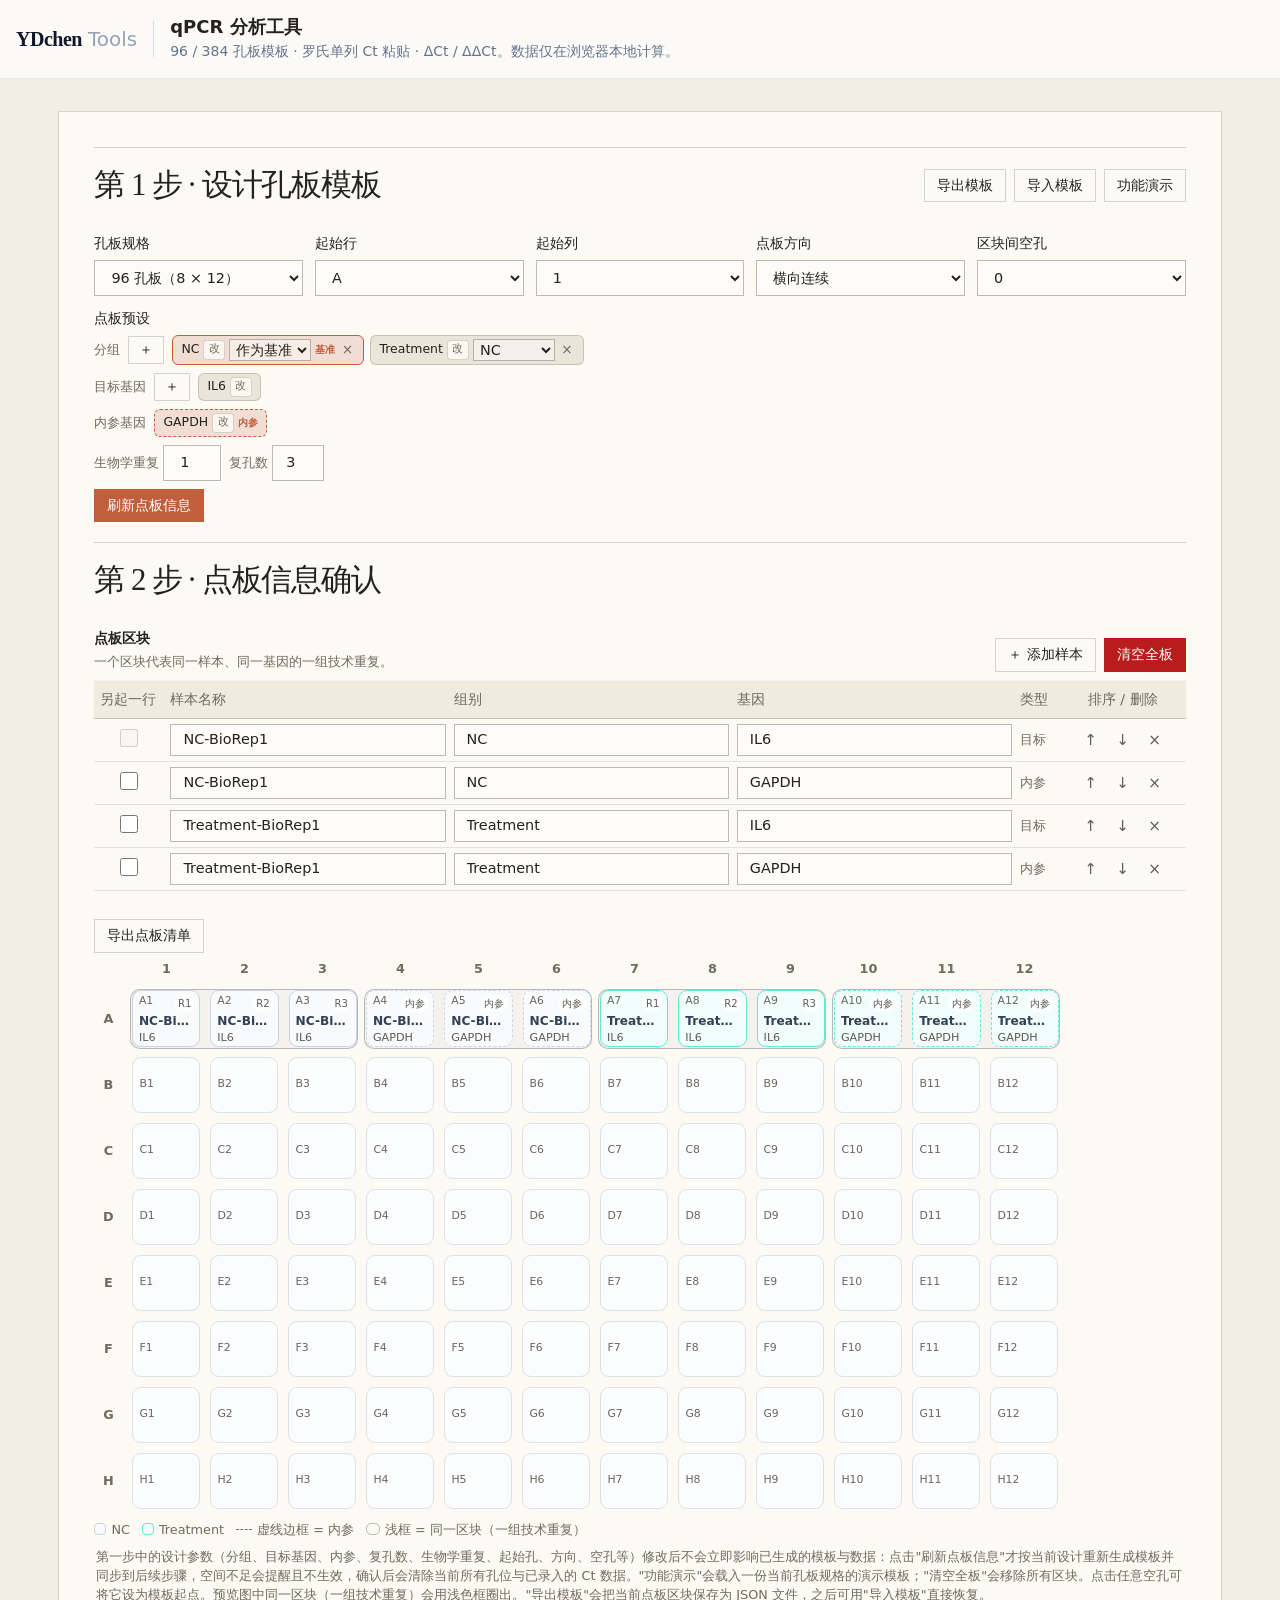
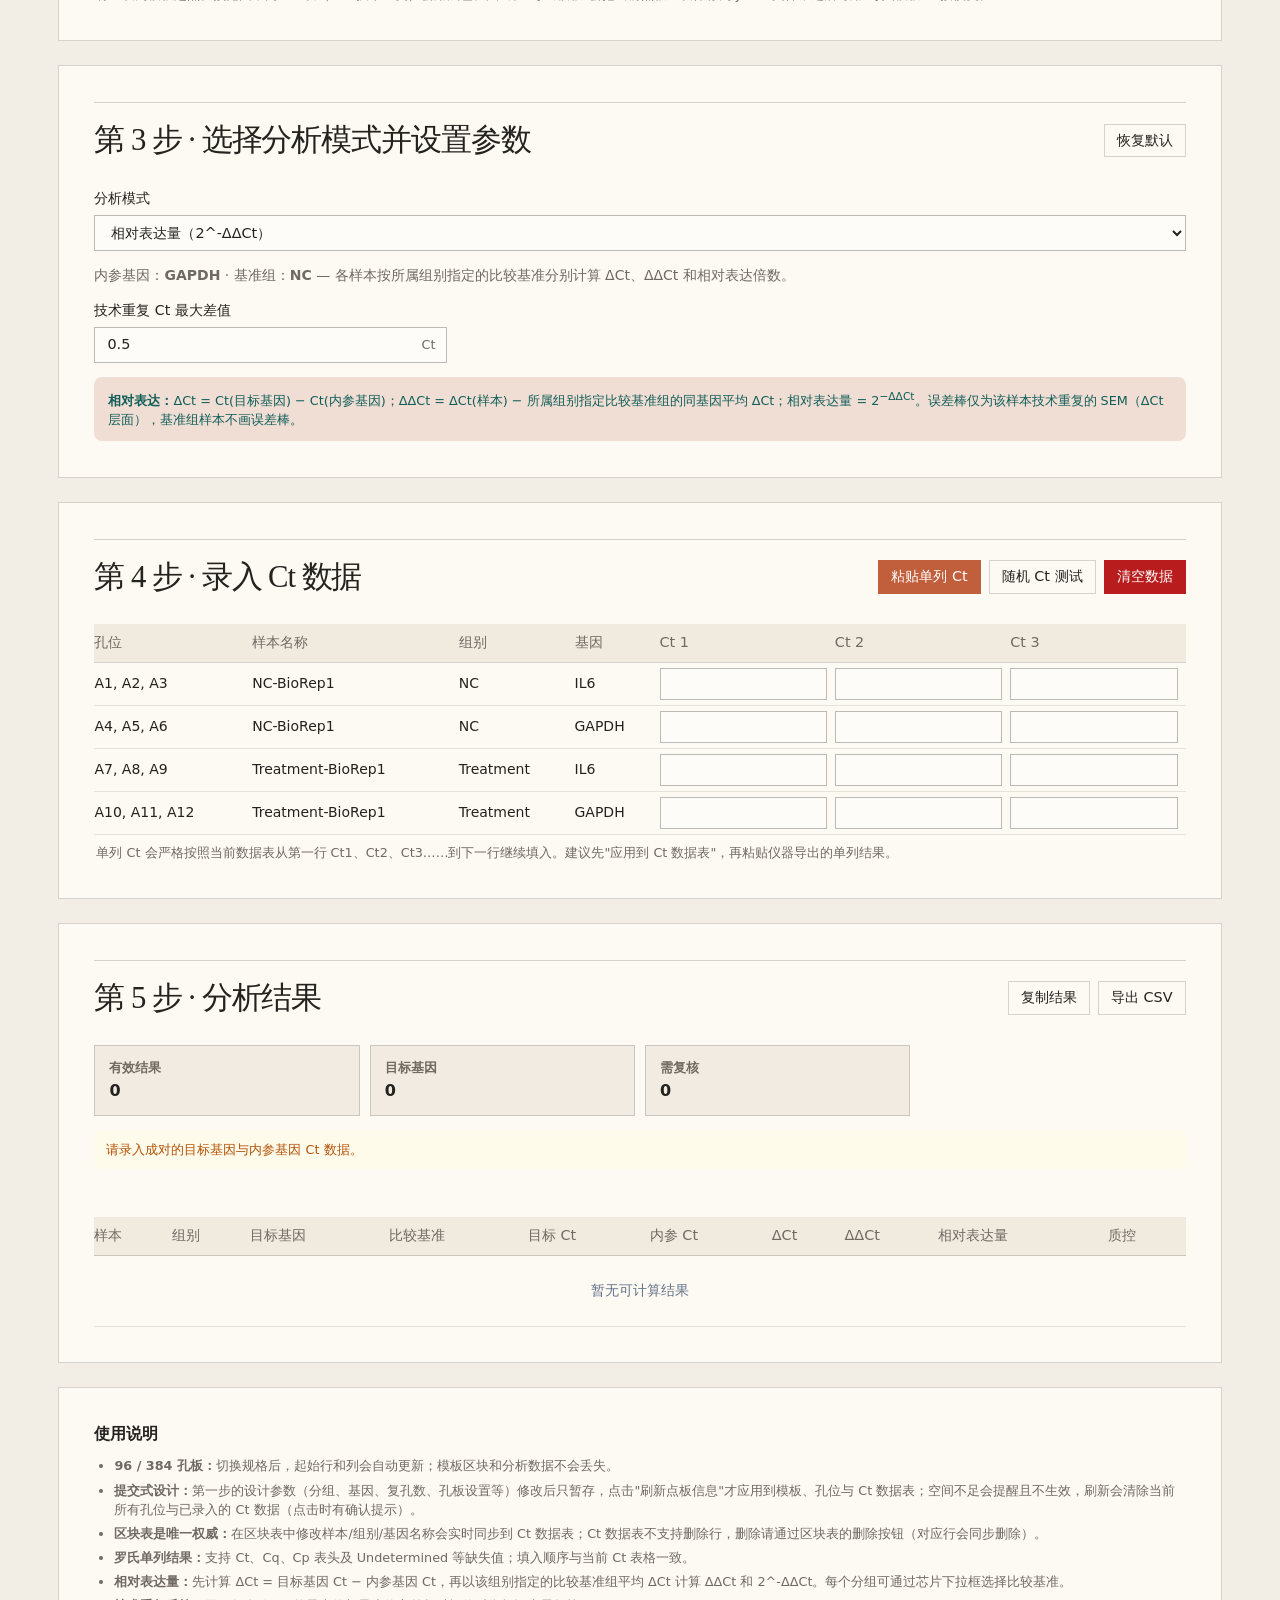
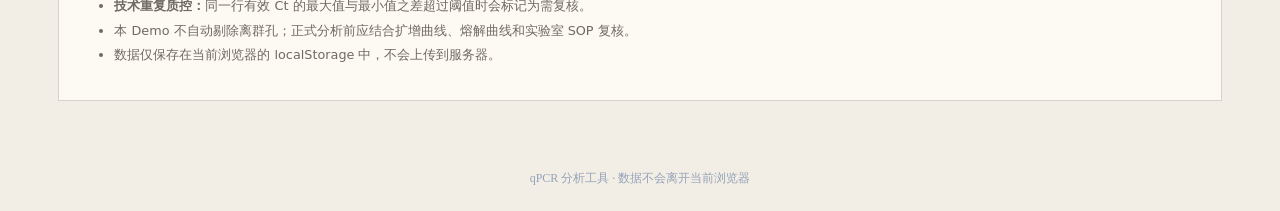
==== commit 354d64d1: "feat: unify project branding" ====
--- a/index.html
+++ b/index.html
@@ -6,6 +6,7 @@
   <meta name="description" content="qPCR 96/384 孔板模板、罗氏单列 Ct 粘贴、技术重复质控、ΔCt、ΔΔCt 与相对表达分析工具。" />
   <meta name="theme-color" content="#0d9488" />
   <title>qPCR 分析工具</title>
+  <link rel="icon" href="./assets/project-mark.svg" type="image/svg+xml" />
   <link rel="stylesheet" href="./styles.css?v=11.7" />
 </head>
 <body>
--- a/styles.css
+++ b/styles.css
@@ -25,3 +25,17 @@
 .site-header .subtitle{color:#64748b}
 @media(max-width:768px){.main-grid{padding-inline:18px;margin-top:22px}}@media(max-width:480px){.main-grid{padding-inline:12px}.main-grid .card{padding:18px}}
 @media print{.main-grid{width:100%;padding:0;margin:0}.main-grid .card{padding:12px;border:1px solid #ccc;box-shadow:none}}
+
+/* Visual QA baseline. The protected YDchen Tools header remains unchanged. */
+.main-grid{font-size:15px}
+.main-grid .button,.main-grid input,.main-grid select,.main-grid textarea,.main-grid table{font-size:.9rem}
+.main-grid .help-text,.main-grid .summary-label,.main-grid .paste-status,.main-grid .subsection-heading p,.main-grid .role-text,.main-grid .experiment-label,.main-grid .append-line-label,.main-grid .append-count-label,.main-grid .reps-global-label,.main-grid .legend-item{font-size:.8rem}
+.main-grid .icon-button{color:#625d56}
+.main-grid .plate-col-label,.main-grid .plate-row-label{font-size:.8rem}
+.main-grid .well-id{font-size:.68rem;color:#6b655e}
+.main-grid .well-sample{font-size:.76rem}
+.main-grid .well-gene{font-size:.7rem;color:#5f5a53}
+.main-grid .well-role{font-size:.625rem;color:#5f5a53}
+.main-grid .plate-grid.plate-384 .well-sample{font-size:.7rem}
+.main-grid .plate-grid.plate-384 .well-gene{font-size:.66rem}
+.main-grid .plate-grid.plate-384 .well-role,.main-grid .plate-grid.plate-384 .well-id{font-size:.625rem}
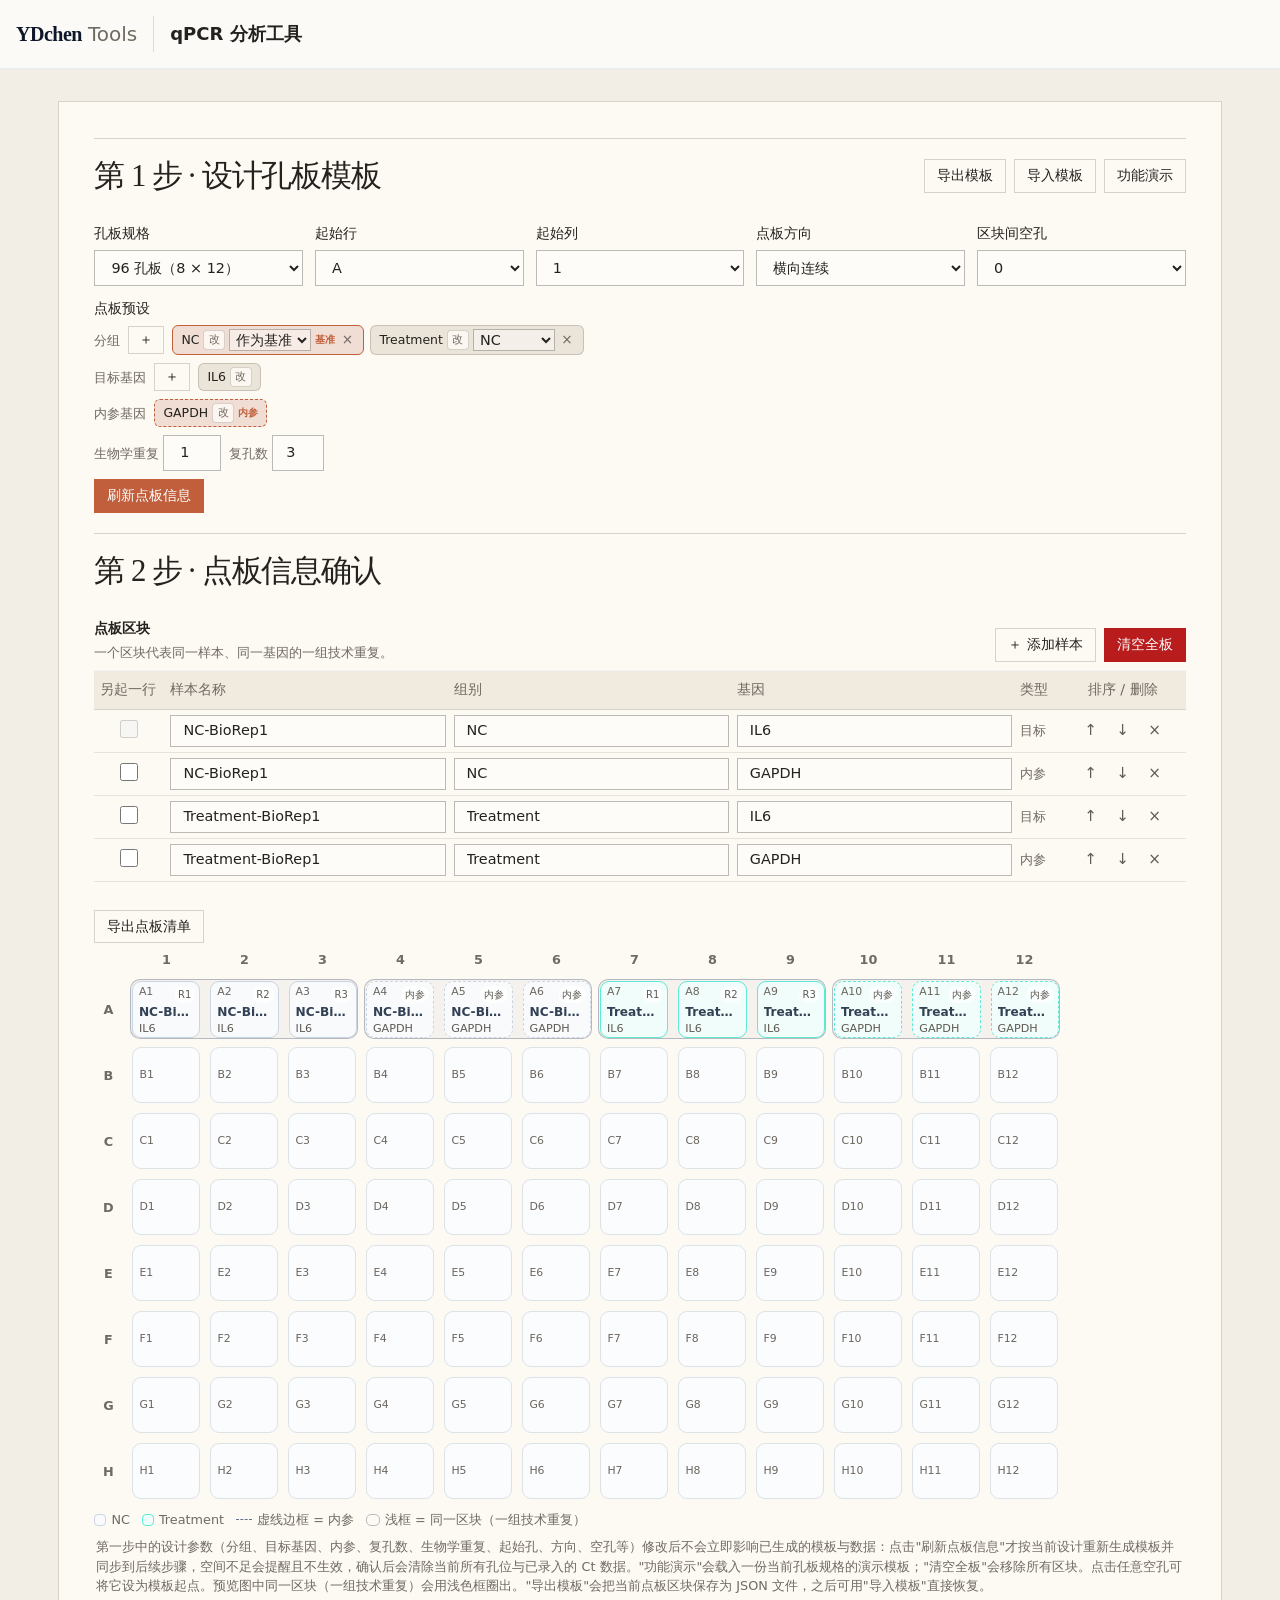
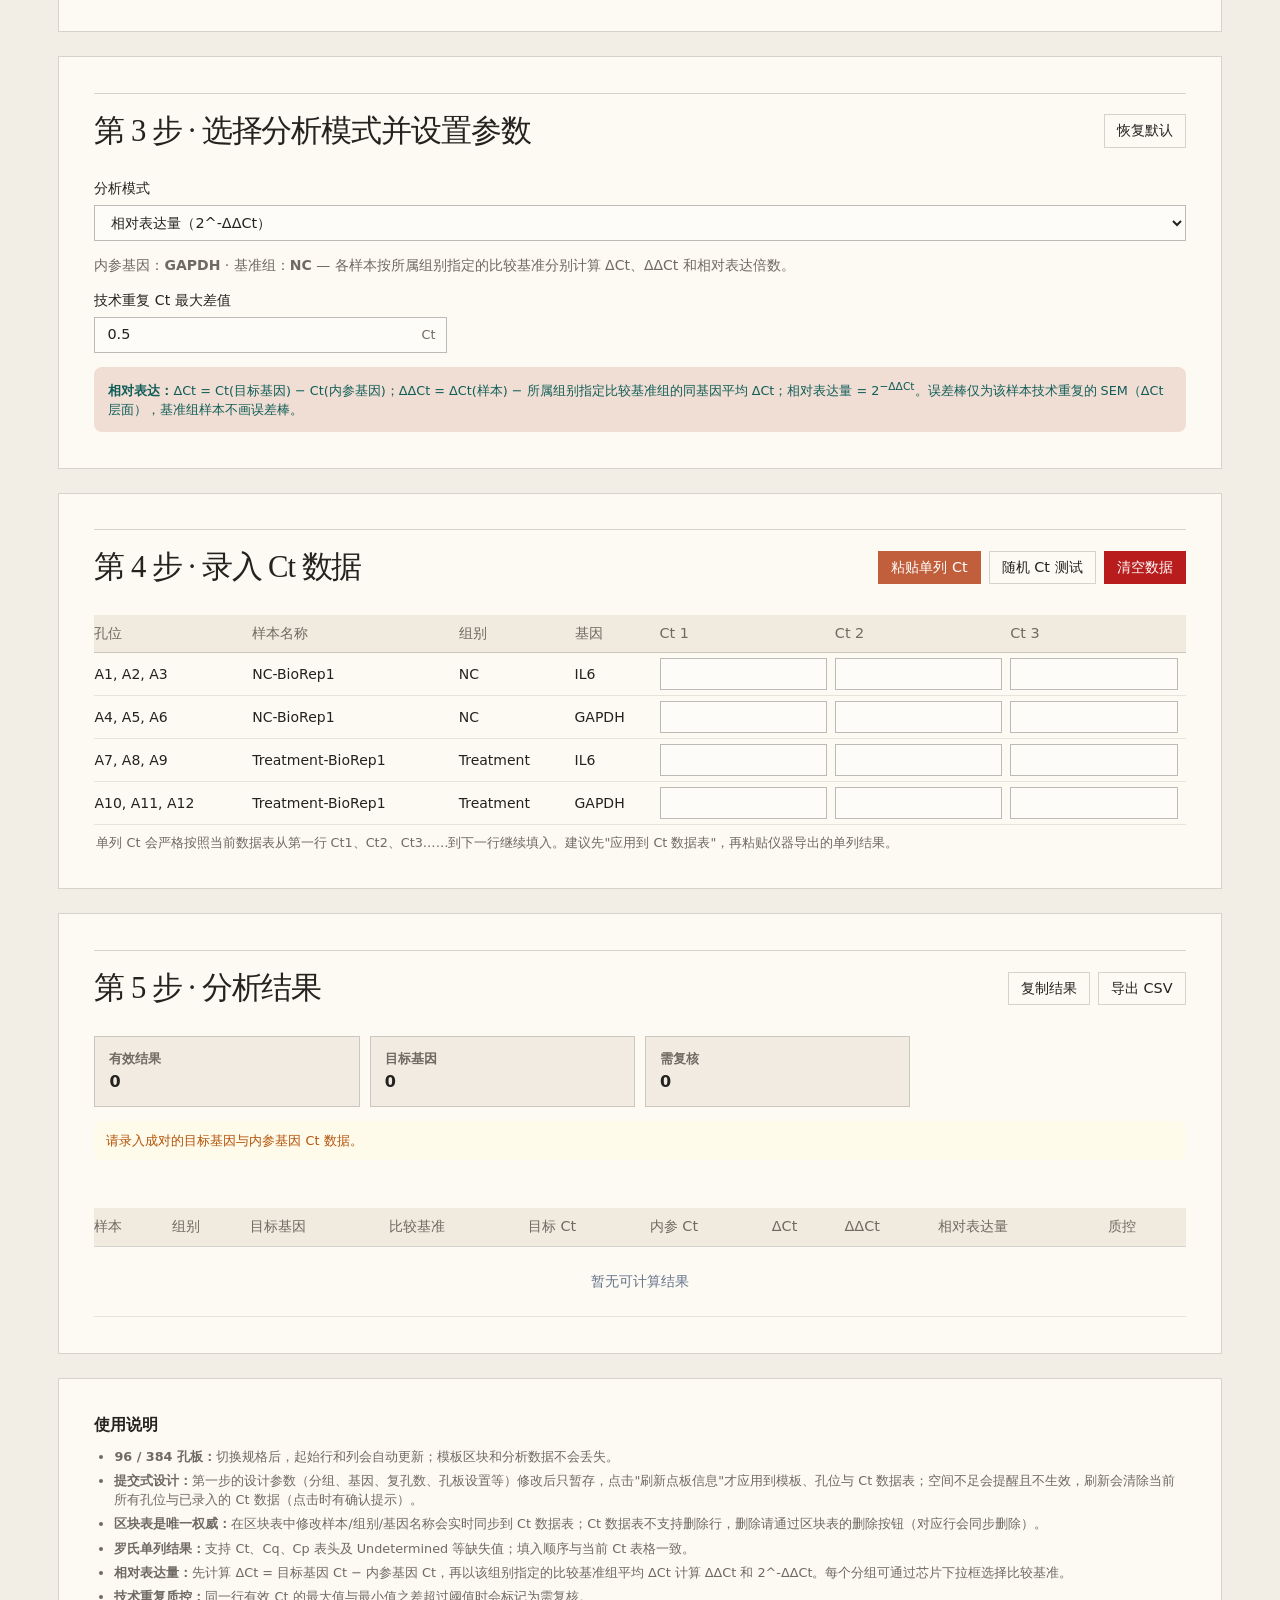
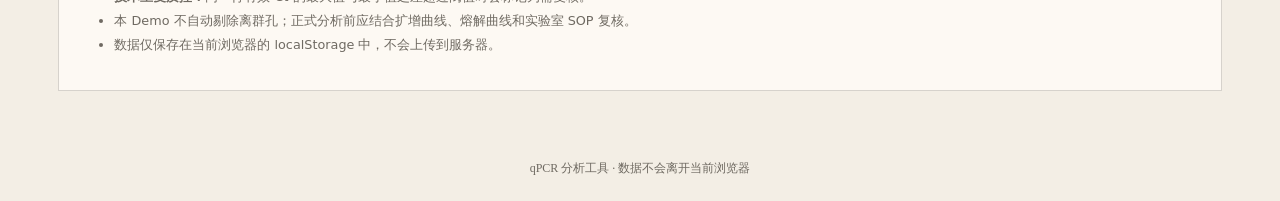
==== commit b3c2ba73: "文档审查修复 + 视觉统一（配色对比度、双语页眉、深色主题、动画静态化、墨绿清理）" ====
--- a/index.html
+++ b/index.html
@@ -4,10 +4,10 @@
   <meta charset="utf-8" />
   <meta name="viewport" content="width=device-width, initial-scale=1" />
   <meta name="description" content="qPCR 96/384 孔板模板、罗氏单列 Ct 粘贴、技术重复质控、ΔCt、ΔΔCt 与相对表达分析工具。" />
-  <meta name="theme-color" content="#0d9488" />
+  <meta name="theme-color" content="#f3eee5" />
   <title>qPCR 分析工具</title>
   <link rel="icon" href="./assets/project-mark.svg" type="image/svg+xml" />
-  <link rel="stylesheet" href="./styles.css?v=11.7" />
+  <link rel="stylesheet" href="./styles.css?v=11.8" />
 </head>
 <body>
 <header class="site-header">
@@ -16,7 +16,6 @@
     <div class="header-divider"></div>
     <div class="header-info">
       <h1>qPCR 分析工具</h1>
-      <p class="subtitle">96 / 384 孔板模板 · 罗氏单列 Ct 粘贴 · ΔCt / ΔΔCt。数据仅在浏览器本地计算。</p>
     </div>
   </div>
 </header>
@@ -192,6 +191,6 @@
   </section>
 </main>
 <footer class="site-footer"><div class="container">qPCR 分析工具 · 数据不会离开当前浏览器</div></footer>
-<script type="module" src="./app.js?v=11.12"></script>
+<script type="module" src="./app.js?v=11.13"></script>
 </body>
 </html>
--- a/styles.css
+++ b/styles.css
@@ -1,7 +1,7 @@
-:root{color-scheme:light;--bg:#F7F4EE;--surface:#fff;--surface-soft:#f8fafc;--text:#1e293b;--muted:#64748b;--line:#e4e4e7;--primary:#0d9488;--primary-hover:#0f766e;--primary-soft:#f0fdfa;--success:#047857;--success-soft:#ecfdf5;--warning:#b45309;--warning-soft:#fffbeb;--danger:#b91c1c;--danger-soft:#fef2f2;--shadow:0 1px 2px rgba(0,0,0,.05);--radius:14px}
-*{box-sizing:border-box}html{scroll-behavior:smooth;overflow-x:hidden}body{margin:0;min-height:100vh;font-family:ui-sans-serif,system-ui,sans-serif,"Apple Color Emoji","Segoe UI Emoji";background:var(--bg);color:var(--text);line-height:1.5}button,input,select,textarea{font:inherit;font-size:.875rem}button{cursor:pointer}.container{width:min(1280px,100%);margin:0 auto;padding:0 16px}.site-header{border-bottom:1px solid rgba(226,232,240,.8);background:rgba(255,255,255,.7);backdrop-filter:blur(12px);position:sticky;top:0;z-index:10;padding:16px 0}.header-inner{display:flex;align-items:center;gap:16px}.header-brand{display:flex;align-items:baseline;flex-shrink:0;line-height:1}.brand-bold{font-family:ui-serif,Georgia,serif;font-size:1.25rem;font-weight:600;color:#0f172a;letter-spacing:-.025em}.brand-light{font-size:1.25rem;font-weight:300;color:#94a3b8;margin-left:.375rem}.header-divider{width:1px;height:36px;background:rgba(203,213,225,.8)}.header-info{min-width:0}h1{margin:0;font-size:1.125rem;line-height:1.25;font-weight:600}h2{margin:0;font-size:1rem;line-height:1.25;font-weight:600}h3{margin:0;font-size:.9rem;font-weight:600}p{margin:0}.subtitle{margin-top:2px;color:var(--muted);font-size:.875rem;white-space:nowrap;overflow:hidden;text-overflow:ellipsis}.main-grid{display:grid;gap:24px;margin-top:24px;padding-bottom:44px}.card{background:var(--surface);border:1px solid var(--line);border-radius:var(--radius);box-shadow:var(--shadow);padding:24px;overflow:hidden}.section-heading{display:flex;align-items:center;justify-content:space-between;gap:16px;margin-bottom:24px}.form-grid{display:grid;grid-template-columns:repeat(3,minmax(0,1fr));gap:16px}.field{display:grid;gap:6px;min-width:0}.field>span:first-child{font-size:.875rem;font-weight:500}input,select,textarea{width:100%;min-height:36px;border:1px solid var(--line);border-radius:8px;background:var(--surface);color:var(--text);padding:4px 12px;outline:none;transition:.2s}input:focus,select:focus,textarea:focus{border-color:var(--primary);box-shadow:0 0 0 3px rgba(13,148,136,.15)}.input-with-unit{position:relative}.input-with-unit input{padding-right:54px}.input-with-unit>span{position:absolute;right:12px;top:50%;transform:translateY(-50%);color:var(--muted);font-size:.8rem}.mode-description{margin:0 0 14px;color:var(--muted);font-size:.875rem}.formula-note{margin-top:14px;padding:12px 14px;border-radius:8px;background:var(--primary-soft);color:#115e59;font-size:.8rem}.button-row{display:flex;align-items:center;gap:8px;flex-wrap:wrap}.button{min-height:32px;border-radius:8px;padding:5px 12px;border:1px solid transparent;font-size:.875rem;font-weight:500;white-space:nowrap}.button-primary{background:var(--primary);color:#fff}.button-primary:hover{background:var(--primary-hover)}.button-ghost{background:var(--surface);color:#475569;border-color:var(--line)}.button-ghost:hover{background:#f4f4f5}.button-danger{background:var(--danger);color:#fff}.button-danger:hover{background:#991b1b}.table-wrap{overflow-x:auto;max-width:100%}table{width:100%;border-collapse:collapse;min-width:900px;font-size:.875rem}th,td{text-align:left;vertical-align:middle}th{padding:8px 8px 8px 0;border-bottom:1px solid var(--line);color:var(--muted);font-weight:500;white-space:nowrap}td{padding:5px 8px 5px 0;border-bottom:1px solid #f1f5f9}td input,td select{min-width:92px;min-height:32px}.action-col{width:118px;text-align:center}.icon-button{width:30px;height:30px;border:1px solid transparent;border-radius:8px;background:transparent;color:#94a3b8;font-size:.95rem;padding:0}.icon-button:hover{background:#f4f4f5;color:#475569}.icon-button.danger:hover{color:#ef4444}.help-text{margin:8px 2px 0;color:var(--muted);font-size:.75rem}.summary-grid{display:grid;grid-template-columns:repeat(4,minmax(0,1fr));gap:10px;margin-bottom:14px}.summary-item{padding:12px 14px;border:1px solid var(--line);border-radius:8px;background:var(--surface-soft)}.summary-label{display:block;color:var(--muted);font-size:.7rem;font-weight:600}.summary-value{display:block;margin-top:2px;font-size:1rem;font-weight:700}.alerts{display:grid;gap:6px;margin-bottom:14px}.alert{padding:10px 12px;border-radius:8px;font-size:.8rem}.alert-warning{background:var(--warning-soft);color:var(--warning)}
+:root{color-scheme:light;--bg:#F7F4EE;--surface:#fff;--surface-soft:#f8fafc;--text:#1e293b;--muted:#64748b;--line:#e4e4e7;--primary:#c15f3c;--primary-hover:#a94f31;--primary-soft:#f0ded4;--success:#047857;--success-soft:#ecfdf5;--warning:#b45309;--warning-soft:#fffbeb;--danger:#b91c1c;--danger-soft:#fef2f2;--shadow:0 1px 2px rgba(0,0,0,.05);--radius:14px}
+*{box-sizing:border-box}html{scroll-behavior:smooth;overflow-x:hidden}body{margin:0;min-height:100vh;font-family:ui-sans-serif,system-ui,sans-serif,"Apple Color Emoji","Segoe UI Emoji";background:var(--bg);color:var(--text);line-height:1.5}button,input,select,textarea{font:inherit;font-size:.875rem}button{cursor:pointer}.container{width:min(1280px,100%);margin:0 auto;padding:0 16px}.site-header{border-bottom:1px solid rgba(226,232,240,.8);background:rgba(255,255,255,.7);backdrop-filter:blur(12px);position:sticky;top:0;z-index:10;padding:16px 0}.header-inner{display:flex;align-items:center;gap:16px}.header-brand{display:flex;align-items:baseline;flex-shrink:0;line-height:1}.brand-bold{font-family:ui-serif,Georgia,serif;font-size:1.25rem;font-weight:600;color:#0f172a;letter-spacing:-.025em}.brand-light{font-size:1.25rem;font-weight:300;color:#6f6a62;margin-left:.375rem}.header-divider{width:1px;height:36px;background:rgba(203,213,225,.8)}.header-info{min-width:0}h1{margin:0;font-size:1.125rem;line-height:1.25;font-weight:600}h2{margin:0;font-size:1rem;line-height:1.25;font-weight:600}h3{margin:0;font-size:.9rem;font-weight:600}p{margin:0}.subtitle{margin-top:2px;color:var(--muted);font-size:.875rem;white-space:nowrap;overflow:hidden;text-overflow:ellipsis}.main-grid{display:grid;gap:24px;margin-top:24px;padding-bottom:44px}.card{background:var(--surface);border:1px solid var(--line);border-radius:var(--radius);box-shadow:var(--shadow);padding:24px;overflow:hidden}.section-heading{display:flex;align-items:center;justify-content:space-between;gap:16px;margin-bottom:24px}.form-grid{display:grid;grid-template-columns:repeat(3,minmax(0,1fr));gap:16px}.field{display:grid;gap:6px;min-width:0}.field>span:first-child{font-size:.875rem;font-weight:500}input,select,textarea{width:100%;min-height:36px;border:1px solid var(--line);border-radius:8px;background:var(--surface);color:var(--text);padding:4px 12px;outline:none;transition:.2s}input:focus,select:focus,textarea:focus{border-color:var(--primary);box-shadow:0 0 0 3px rgba(13,148,136,.15)}.input-with-unit{position:relative}.input-with-unit input{padding-right:54px}.input-with-unit>span{position:absolute;right:12px;top:50%;transform:translateY(-50%);color:var(--muted);font-size:.8rem}.mode-description{margin:0 0 14px;color:var(--muted);font-size:.875rem}.formula-note{margin-top:14px;padding:12px 14px;border-radius:8px;background:var(--primary-soft);color:#115e59;font-size:.8rem}.button-row{display:flex;align-items:center;gap:8px;flex-wrap:wrap}.button{min-height:32px;border-radius:8px;padding:5px 12px;border:1px solid transparent;font-size:.875rem;font-weight:500;white-space:nowrap}.button-primary{background:var(--primary);color:#fff}.button-primary:hover{background:var(--primary-hover)}.button-ghost{background:var(--surface);color:#475569;border-color:var(--line)}.button-ghost:hover{background:#f4f4f5}.button-danger{background:var(--danger);color:#fff}.button-danger:hover{background:#991b1b}.table-wrap{overflow-x:auto;max-width:100%}table{width:100%;border-collapse:collapse;min-width:900px;font-size:.875rem}th,td{text-align:left;vertical-align:middle}th{padding:8px 8px 8px 0;border-bottom:1px solid var(--line);color:var(--muted);font-weight:500;white-space:nowrap}td{padding:5px 8px 5px 0;border-bottom:1px solid #f1f5f9}td input,td select{min-width:92px;min-height:32px}.action-col{width:118px;text-align:center}.icon-button{width:30px;height:30px;border:1px solid transparent;border-radius:8px;background:transparent;color:#94a3b8;font-size:.95rem;padding:0}.icon-button:hover{background:#f4f4f5;color:#475569}.icon-button.danger:hover{color:#ef4444}.help-text{margin:8px 2px 0;color:var(--muted);font-size:.75rem}.summary-grid{display:grid;grid-template-columns:repeat(4,minmax(0,1fr));gap:10px;margin-bottom:14px}.summary-item{padding:12px 14px;border:1px solid var(--line);border-radius:8px;background:var(--surface-soft)}.summary-label{display:block;color:var(--muted);font-size:.7rem;font-weight:600}.summary-value{display:block;margin-top:2px;font-size:1rem;font-weight:700}.alerts{display:grid;gap:6px;margin-bottom:14px}.alert{padding:10px 12px;border-radius:8px;font-size:.8rem}.alert-warning{background:var(--warning-soft);color:var(--warning)}
 .alert-danger{background:var(--danger-soft);color:var(--danger)}.alert-success{background:var(--success-soft);color:var(--success)}.status{display:inline-block;padding:2px 8px;border-radius:999px;font-size:.75rem;font-weight:500;white-space:nowrap}.status-ok{background:var(--primary);color:#fff}.status-warning{background:#fef3c7;color:#b45309}.paste-area{width:100%;min-height:72px;margin:8px 0;border:1px solid var(--line);border-radius:8px;padding:8px 12px;font-family:inherit;font-size:.8rem;resize:vertical}.paste-panel{margin:0 0 14px;padding:14px;border:1px solid var(--line);border-radius:10px;background:var(--surface-soft)}.paste-panel-heading{display:flex;align-items:flex-start;justify-content:space-between;gap:12px}.paste-panel-heading strong{font-size:.875rem}.paste-panel-heading p{margin-top:3px;color:var(--muted);font-size:.75rem}.paste-panel .paste-area{margin:10px 0}.paste-status{font-size:.75rem;color:var(--muted)}.paste-status-success{color:var(--success)}.paste-status-warning{color:var(--warning)}
-.hidden{display:none!important}.results-chart{overflow-x:auto;margin:16px 0}.results-chart svg{display:block}.notes-card{box-shadow:none}.notes-card ul{margin:12px 0 0;padding-left:1.25rem;color:var(--muted);font-size:.8rem}.notes-card li+li{margin-top:5px}.site-footer{padding:24px 0;color:#94a3b8;text-align:center;font-size:.75rem}
+.hidden{display:none!important}.results-chart{overflow-x:auto;margin:16px 0}.results-chart svg{display:block}.notes-card{box-shadow:none}.notes-card ul{margin:12px 0 0;padding-left:1.25rem;color:var(--muted);font-size:.8rem}.notes-card li+li{margin-top:5px}.site-footer{padding:24px 0;color:var(--muted);text-align:center;font-size:.75rem}
 
 .plate-settings-grid{display:grid;grid-template-columns:repeat(5,minmax(120px,1fr));gap:12px;align-items:end}.inline-control{display:flex;gap:8px}.inline-control select{min-width:0}.template-control{flex-direction:column;flex-wrap:wrap}.template-control select{flex:1 1 220px}.template-control .button{flex:0 0 auto}.field-wide{min-width:240px;grid-column:1/-1}.subsection-heading{display:flex;align-items:end;justify-content:space-between;gap:16px;margin:22px 0 8px}.subsection-heading p{margin-top:3px;color:var(--muted);font-size:.75rem}.subsection-actions{display:flex;gap:8px}.block-table-wrap{border-top:1px solid #f1f5f9}.block-table{min-width:860px}.block-table td:first-child,.block-table th:first-child{text-align:center;width:76px}.block-table .break-toggle{width:18px;min-width:18px;min-height:18px;accent-color:var(--primary)}.role-text{font-size:.78rem;font-weight:500;color:var(--muted)}.block-table .repeat-input{min-width:68px;width:68px}.block-actions{display:flex;justify-content:center;gap:2px}.plate-alert{margin-top:14px}.plate-scroll{overflow-x:auto;padding:4px 0 8px}.plate-grid{--plate-cols:12;--plate-rows:8;--well-width:68px;--well-height:56px;display:grid;grid-template-columns:28px repeat(var(--plate-cols),var(--well-width));grid-template-rows:24px repeat(var(--plate-rows),var(--well-height));gap:10px;width:max-content;min-width:100%;align-items:stretch;position:relative}.well-group{display:flex;gap:inherit;margin:-2px;padding:.5px;border:1.5px solid rgba(100,116,139,.45);border-radius:10px;background:rgba(100,116,139,.05);position:relative}.well-group.vertical{flex-direction:column}.plate-separator{display:flex;align-items:center;height:4px;align-self:center}.sep-line{display:block;width:100%;height:0;border-top:2px dashed var(--primary)}.well-group.col-split{margin-left:12px}.plate-grid.plate-384{--well-width:50px;--well-height:44px;gap:8px}.plate-corner,.plate-col-label,.plate-row-label{display:flex;align-items:center;justify-content:center;color:var(--muted);font-size:.7rem;font-weight:600}.plate-well{position:relative;border:1px solid #dbe3e8;border-radius:9px;background:#fbfcfd;min-width:var(--well-width);min-height:var(--well-height);padding:5px 6px;text-align:left;color:var(--muted);overflow:hidden}.plate-grid.plate-384 .plate-well{border-radius:7px;padding:4px}.plate-grid.plate-384 .well-sample{margin-top:3px;font-size:.58rem}.plate-grid.plate-384 .well-gene{font-size:.55rem}.plate-grid.plate-384 .well-role{font-size:.47rem;right:3px;top:3px}.plate-grid.plate-384 .well-id{font-size:.52rem}.plate-well.empty{cursor:pointer}.plate-well.empty:hover{border-color:#99f6e4;background:var(--primary-soft)}.well-id{display:block;font-size:.58rem;color:#94a3b8;line-height:1}.well-sample{display:block;margin-top:5px;font-size:.68rem;font-weight:650;color:#334155;white-space:nowrap;overflow:hidden;text-overflow:ellipsis}.well-gene{display:block;font-size:.62rem;color:#64748b;white-space:nowrap;overflow:hidden;text-overflow:ellipsis}.plate-well.group-0{background:#f8fafc;border-color:#cbd5e1}.plate-well.group-1{background:#f0fdfa;border-color:#5eead4}.plate-well.group-2{background:#ecfdf5;border-color:#86efac}.plate-well.group-3{background:#f5f3ff;border-color:#c4b5fd}.plate-well.group-4{background:#fff7ed;border-color:#fdba74}.plate-well.group-5{background:#fdf2f8;border-color:#f9a8d4}.plate-well.reference{border-style:dashed}.well-role{position:absolute;right:4px;top:4px;font-size:.52rem;padding:1px 4px;border-radius:99px;background:rgba(255,255,255,.75);color:#64748b}.plate-legend{display:flex;align-items:center;gap:12px;flex-wrap:wrap;margin-top:3px}.legend-item{display:flex;align-items:center;gap:5px;font-size:.7rem;color:var(--muted)}.legend-dot{width:12px;height:12px;border:1px solid #cbd5e1;border-radius:4px}.legend-dot.group-0{background:#f8fafc}.legend-dot.group-1{background:#f0fdfa;border-color:#5eead4}.legend-dot.group-2{background:#ecfdf5;border-color:#86efac}.legend-dot.group-3{background:#f5f3ff;border-color:#c4b5fd}.legend-dot.group-4{background:#fff7ed;border-color:#fdba74}.legend-dot.group-5{background:#fdf2f8;border-color:#f9a8d4}.legend-line{width:16px;border-top:1px dashed #64748b}.legend-frame{width:14px;height:12px;border:1.5px solid rgba(100,116,139,.45);border-radius:5px}.wells-input{min-width:118px!important}.ct-input{min-width:76px!important}.sample-row-warning td{background:#fffbeb}
 
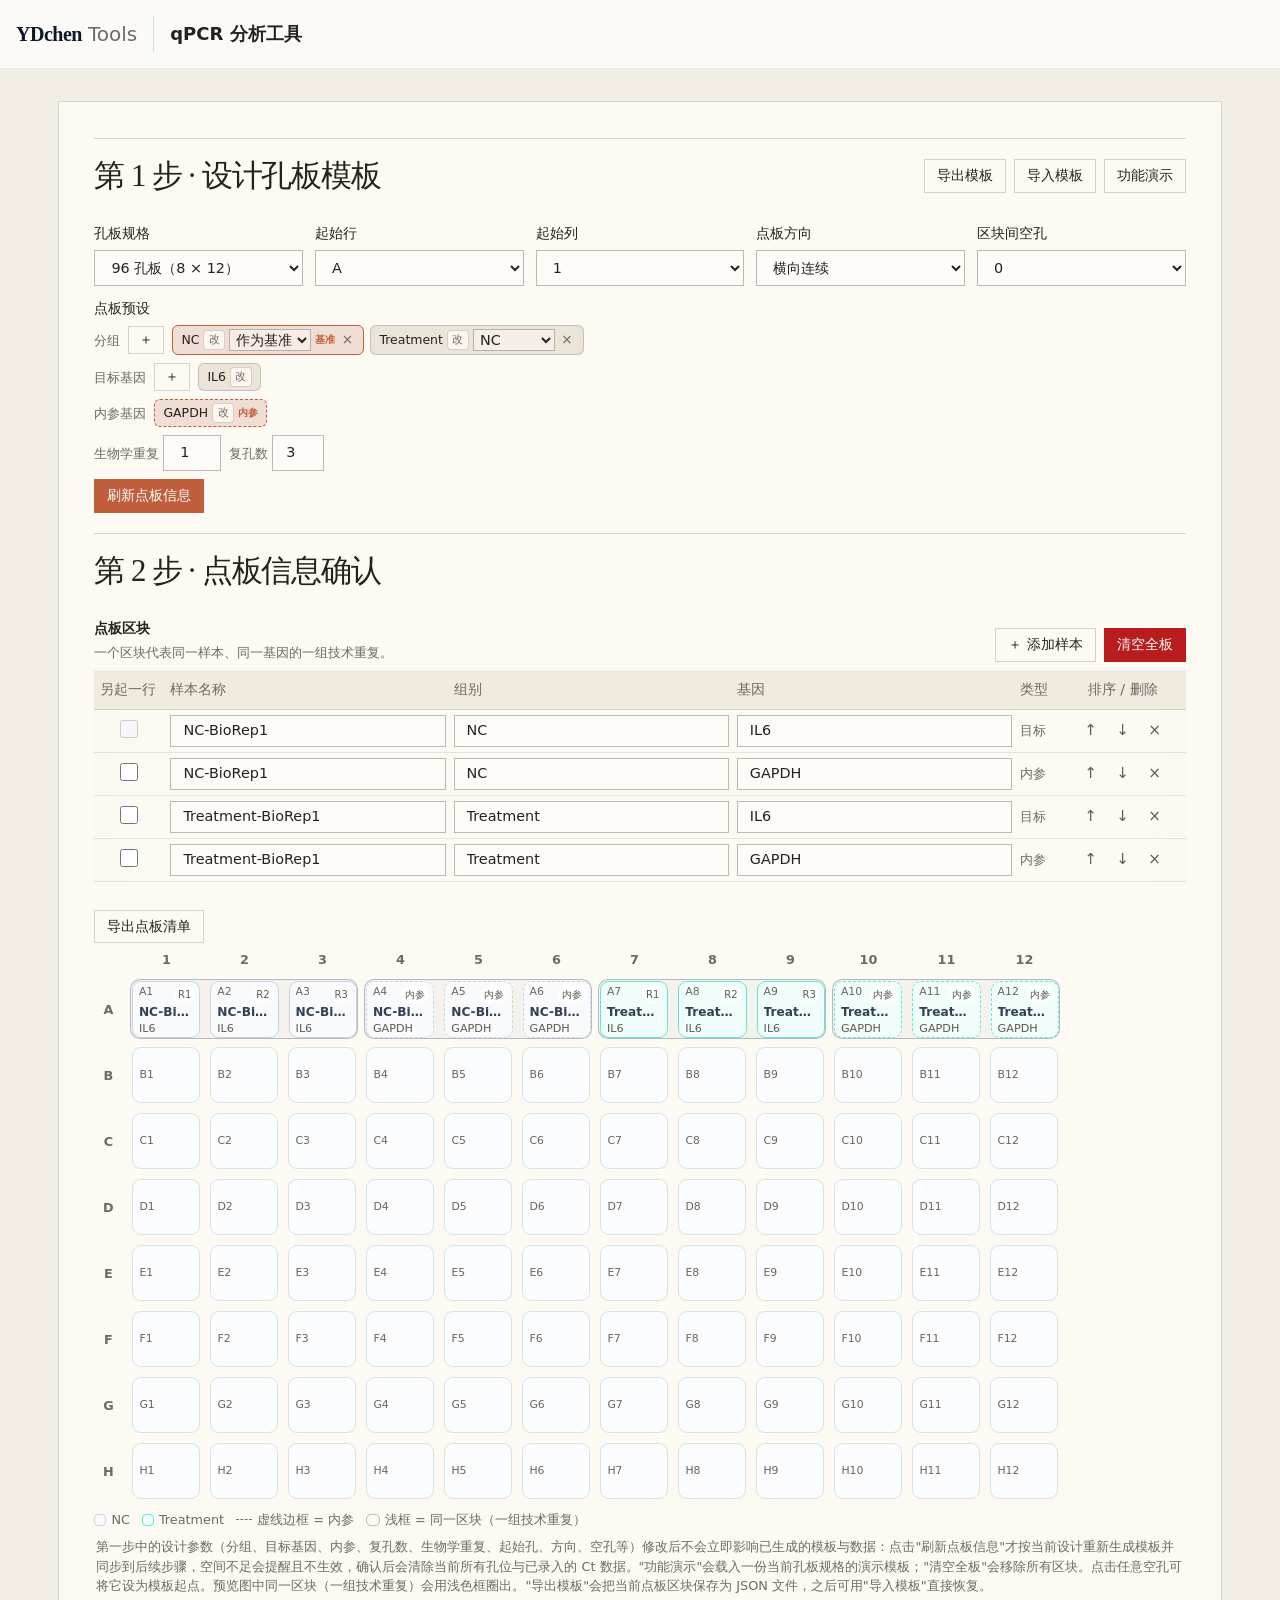
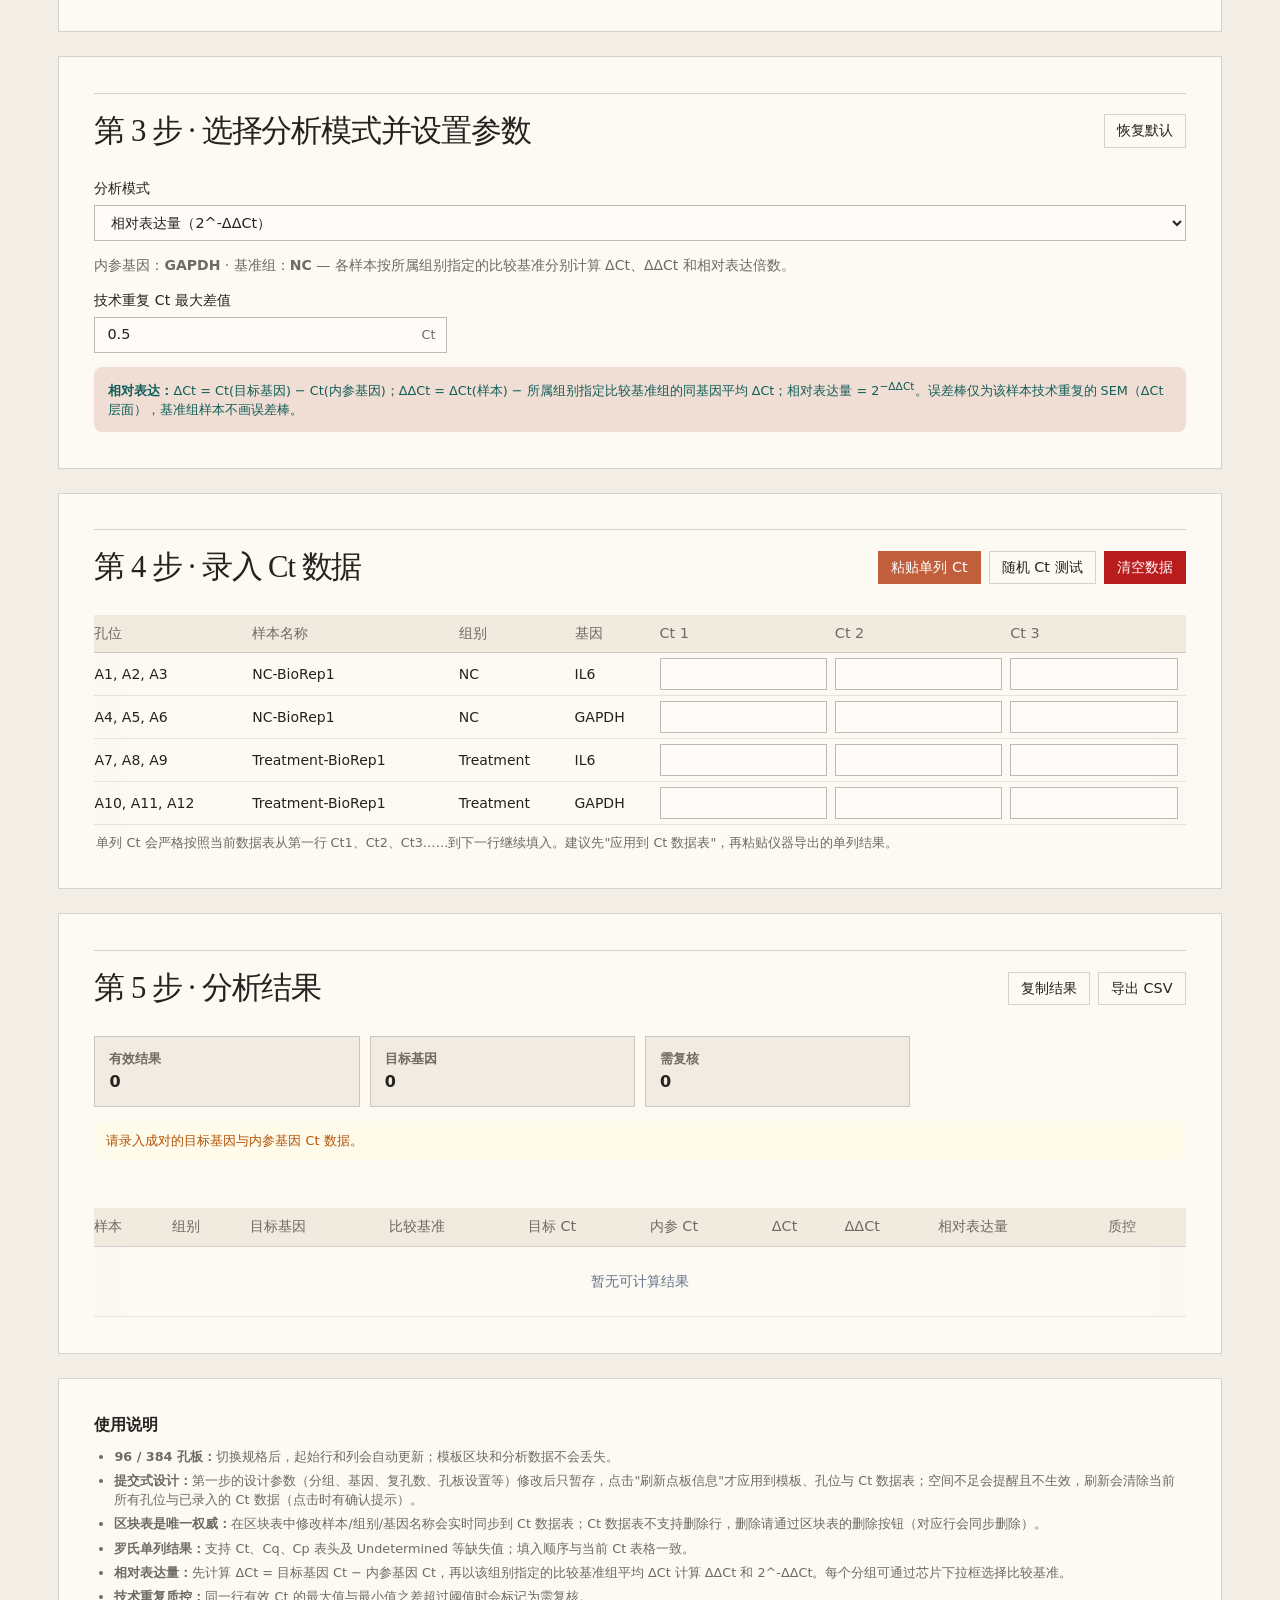
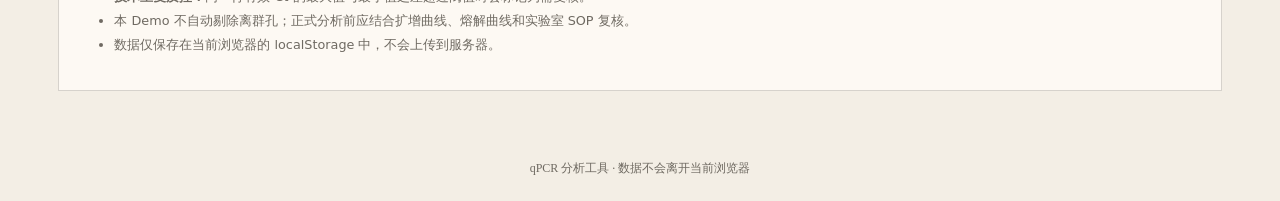
==== commit 518154f5: "fix: 修正孔板状态导出与共享网格尺寸" ====
--- a/index.html
+++ b/index.html
@@ -7,7 +7,7 @@
   <meta name="theme-color" content="#f3eee5" />
   <title>qPCR 分析工具</title>
   <link rel="icon" href="./assets/project-mark.svg" type="image/svg+xml" />
-  <link rel="stylesheet" href="./styles.css?v=11.8" />
+  <link rel="stylesheet" href="./styles.css?v=20260913" />
 </head>
 <body>
 <header class="site-header">
@@ -191,6 +191,6 @@
   </section>
 </main>
 <footer class="site-footer"><div class="container">qPCR 分析工具 · 数据不会离开当前浏览器</div></footer>
-<script type="module" src="./app.js?v=11.13"></script>
+<script type="module" src="./app.js?v=20260913"></script>
 </body>
 </html>
--- a/styles.css
+++ b/styles.css
@@ -3,7 +3,7 @@
 .alert-danger{background:var(--danger-soft);color:var(--danger)}.alert-success{background:var(--success-soft);color:var(--success)}.status{display:inline-block;padding:2px 8px;border-radius:999px;font-size:.75rem;font-weight:500;white-space:nowrap}.status-ok{background:var(--primary);color:#fff}.status-warning{background:#fef3c7;color:#b45309}.paste-area{width:100%;min-height:72px;margin:8px 0;border:1px solid var(--line);border-radius:8px;padding:8px 12px;font-family:inherit;font-size:.8rem;resize:vertical}.paste-panel{margin:0 0 14px;padding:14px;border:1px solid var(--line);border-radius:10px;background:var(--surface-soft)}.paste-panel-heading{display:flex;align-items:flex-start;justify-content:space-between;gap:12px}.paste-panel-heading strong{font-size:.875rem}.paste-panel-heading p{margin-top:3px;color:var(--muted);font-size:.75rem}.paste-panel .paste-area{margin:10px 0}.paste-status{font-size:.75rem;color:var(--muted)}.paste-status-success{color:var(--success)}.paste-status-warning{color:var(--warning)}
 .hidden{display:none!important}.results-chart{overflow-x:auto;margin:16px 0}.results-chart svg{display:block}.notes-card{box-shadow:none}.notes-card ul{margin:12px 0 0;padding-left:1.25rem;color:var(--muted);font-size:.8rem}.notes-card li+li{margin-top:5px}.site-footer{padding:24px 0;color:var(--muted);text-align:center;font-size:.75rem}
 
-.plate-settings-grid{display:grid;grid-template-columns:repeat(5,minmax(120px,1fr));gap:12px;align-items:end}.inline-control{display:flex;gap:8px}.inline-control select{min-width:0}.template-control{flex-direction:column;flex-wrap:wrap}.template-control select{flex:1 1 220px}.template-control .button{flex:0 0 auto}.field-wide{min-width:240px;grid-column:1/-1}.subsection-heading{display:flex;align-items:end;justify-content:space-between;gap:16px;margin:22px 0 8px}.subsection-heading p{margin-top:3px;color:var(--muted);font-size:.75rem}.subsection-actions{display:flex;gap:8px}.block-table-wrap{border-top:1px solid #f1f5f9}.block-table{min-width:860px}.block-table td:first-child,.block-table th:first-child{text-align:center;width:76px}.block-table .break-toggle{width:18px;min-width:18px;min-height:18px;accent-color:var(--primary)}.role-text{font-size:.78rem;font-weight:500;color:var(--muted)}.block-table .repeat-input{min-width:68px;width:68px}.block-actions{display:flex;justify-content:center;gap:2px}.plate-alert{margin-top:14px}.plate-scroll{overflow-x:auto;padding:4px 0 8px}.plate-grid{--plate-cols:12;--plate-rows:8;--well-width:68px;--well-height:56px;display:grid;grid-template-columns:28px repeat(var(--plate-cols),var(--well-width));grid-template-rows:24px repeat(var(--plate-rows),var(--well-height));gap:10px;width:max-content;min-width:100%;align-items:stretch;position:relative}.well-group{display:flex;gap:inherit;margin:-2px;padding:.5px;border:1.5px solid rgba(100,116,139,.45);border-radius:10px;background:rgba(100,116,139,.05);position:relative}.well-group.vertical{flex-direction:column}.plate-separator{display:flex;align-items:center;height:4px;align-self:center}.sep-line{display:block;width:100%;height:0;border-top:2px dashed var(--primary)}.well-group.col-split{margin-left:12px}.plate-grid.plate-384{--well-width:50px;--well-height:44px;gap:8px}.plate-corner,.plate-col-label,.plate-row-label{display:flex;align-items:center;justify-content:center;color:var(--muted);font-size:.7rem;font-weight:600}.plate-well{position:relative;border:1px solid #dbe3e8;border-radius:9px;background:#fbfcfd;min-width:var(--well-width);min-height:var(--well-height);padding:5px 6px;text-align:left;color:var(--muted);overflow:hidden}.plate-grid.plate-384 .plate-well{border-radius:7px;padding:4px}.plate-grid.plate-384 .well-sample{margin-top:3px;font-size:.58rem}.plate-grid.plate-384 .well-gene{font-size:.55rem}.plate-grid.plate-384 .well-role{font-size:.47rem;right:3px;top:3px}.plate-grid.plate-384 .well-id{font-size:.52rem}.plate-well.empty{cursor:pointer}.plate-well.empty:hover{border-color:#99f6e4;background:var(--primary-soft)}.well-id{display:block;font-size:.58rem;color:#94a3b8;line-height:1}.well-sample{display:block;margin-top:5px;font-size:.68rem;font-weight:650;color:#334155;white-space:nowrap;overflow:hidden;text-overflow:ellipsis}.well-gene{display:block;font-size:.62rem;color:#64748b;white-space:nowrap;overflow:hidden;text-overflow:ellipsis}.plate-well.group-0{background:#f8fafc;border-color:#cbd5e1}.plate-well.group-1{background:#f0fdfa;border-color:#5eead4}.plate-well.group-2{background:#ecfdf5;border-color:#86efac}.plate-well.group-3{background:#f5f3ff;border-color:#c4b5fd}.plate-well.group-4{background:#fff7ed;border-color:#fdba74}.plate-well.group-5{background:#fdf2f8;border-color:#f9a8d4}.plate-well.reference{border-style:dashed}.well-role{position:absolute;right:4px;top:4px;font-size:.52rem;padding:1px 4px;border-radius:99px;background:rgba(255,255,255,.75);color:#64748b}.plate-legend{display:flex;align-items:center;gap:12px;flex-wrap:wrap;margin-top:3px}.legend-item{display:flex;align-items:center;gap:5px;font-size:.7rem;color:var(--muted)}.legend-dot{width:12px;height:12px;border:1px solid #cbd5e1;border-radius:4px}.legend-dot.group-0{background:#f8fafc}.legend-dot.group-1{background:#f0fdfa;border-color:#5eead4}.legend-dot.group-2{background:#ecfdf5;border-color:#86efac}.legend-dot.group-3{background:#f5f3ff;border-color:#c4b5fd}.legend-dot.group-4{background:#fff7ed;border-color:#fdba74}.legend-dot.group-5{background:#fdf2f8;border-color:#f9a8d4}.legend-line{width:16px;border-top:1px dashed #64748b}.legend-frame{width:14px;height:12px;border:1.5px solid rgba(100,116,139,.45);border-radius:5px}.wells-input{min-width:118px!important}.ct-input{min-width:76px!important}.sample-row-warning td{background:#fffbeb}
+.plate-settings-grid{display:grid;grid-template-columns:repeat(5,minmax(120px,1fr));gap:12px;align-items:end}.inline-control{display:flex;gap:8px}.inline-control select{min-width:0}.template-control{flex-direction:column;flex-wrap:wrap}.template-control select{flex:1 1 220px}.template-control .button{flex:0 0 auto}.field-wide{min-width:240px;grid-column:1/-1}.subsection-heading{display:flex;align-items:end;justify-content:space-between;gap:16px;margin:22px 0 8px}.subsection-heading p{margin-top:3px;color:var(--muted);font-size:.75rem}.subsection-actions{display:flex;gap:8px}.block-table-wrap{border-top:1px solid #f1f5f9}.block-table{min-width:860px}.block-table td:first-child,.block-table th:first-child{text-align:center;width:76px}.block-table .break-toggle{width:18px;min-width:18px;min-height:18px;accent-color:var(--primary)}.role-text{font-size:.78rem;font-weight:500;color:var(--muted)}.block-table .repeat-input{min-width:68px;width:68px}.block-actions{display:flex;justify-content:center;gap:2px}.plate-alert{margin-top:14px}.plate-scroll{overflow-x:auto;padding:4px 0 8px}.plate-grid{--plate-cols:12;--plate-rows:8;--well-width:68px;--well-height:56px;--plate-label-width:28px;--plate-header-height:24px;--plate-gap:10px;display:grid;grid-template-columns:var(--plate-label-width) repeat(var(--plate-cols),var(--well-width));grid-template-rows:var(--plate-header-height) repeat(var(--plate-rows),var(--well-height));gap:var(--plate-gap);width:max-content;min-width:100%;align-items:stretch;position:relative}.well-group{display:flex;gap:inherit;margin:-2px;padding:.5px;border:1.5px solid rgba(100,116,139,.45);border-radius:10px;background:rgba(100,116,139,.05);position:relative}.well-group.vertical{flex-direction:column}.plate-separator{display:flex;align-items:center;height:4px;align-self:center}.sep-line{display:block;width:100%;height:0;border-top:2px dashed var(--primary)}.well-group.col-split{margin-left:12px}.plate-grid.plate-384{--well-width:50px;--well-height:44px;--plate-gap:8px}.plate-corner,.plate-col-label,.plate-row-label{display:flex;align-items:center;justify-content:center;color:var(--muted);font-size:.7rem;font-weight:600}.plate-well{position:relative;border:1px solid #dbe3e8;border-radius:9px;background:#fbfcfd;min-width:var(--well-width);min-height:var(--well-height);padding:5px 6px;text-align:left;color:var(--muted);overflow:hidden}.plate-grid.plate-384 .plate-well{border-radius:7px;padding:4px}.plate-grid.plate-384 .well-sample{margin-top:3px;font-size:.58rem}.plate-grid.plate-384 .well-gene{font-size:.55rem}.plate-grid.plate-384 .well-role{font-size:.47rem;right:3px;top:3px}.plate-grid.plate-384 .well-id{font-size:.52rem}.plate-well.empty{cursor:pointer}.plate-well.empty:hover{border-color:#99f6e4;background:var(--primary-soft)}.well-id{display:block;font-size:.58rem;color:#94a3b8;line-height:1}.well-sample{display:block;margin-top:5px;font-size:.68rem;font-weight:650;color:#334155;white-space:nowrap;overflow:hidden;text-overflow:ellipsis}.well-gene{display:block;font-size:.62rem;color:#64748b;white-space:nowrap;overflow:hidden;text-overflow:ellipsis}.plate-well.group-0{background:#f8fafc;border-color:#cbd5e1}.plate-well.group-1{background:#f0fdfa;border-color:#5eead4}.plate-well.group-2{background:#ecfdf5;border-color:#86efac}.plate-well.group-3{background:#f5f3ff;border-color:#c4b5fd}.plate-well.group-4{background:#fff7ed;border-color:#fdba74}.plate-well.group-5{background:#fdf2f8;border-color:#f9a8d4}.plate-well.reference{border-style:dashed}.well-role{position:absolute;right:4px;top:4px;font-size:.52rem;padding:1px 4px;border-radius:99px;background:rgba(255,255,255,.75);color:#64748b}.plate-legend{display:flex;align-items:center;gap:12px;flex-wrap:wrap;margin-top:3px}.legend-item{display:flex;align-items:center;gap:5px;font-size:.7rem;color:var(--muted)}.legend-dot{width:12px;height:12px;border:1px solid #cbd5e1;border-radius:4px}.legend-dot.group-0{background:#f8fafc}.legend-dot.group-1{background:#f0fdfa;border-color:#5eead4}.legend-dot.group-2{background:#ecfdf5;border-color:#86efac}.legend-dot.group-3{background:#f5f3ff;border-color:#c4b5fd}.legend-dot.group-4{background:#fff7ed;border-color:#fdba74}.legend-dot.group-5{background:#fdf2f8;border-color:#f9a8d4}.legend-line{width:16px;border-top:1px dashed #64748b}.legend-frame{width:14px;height:12px;border:1.5px solid rgba(100,116,139,.45);border-radius:5px}.wells-input{min-width:118px!important}.ct-input{min-width:76px!important}.sample-row-warning td{background:#fffbeb}
 
 @media(max-width:1100px){.plate-settings-grid{grid-template-columns:repeat(5,minmax(96px,1fr))}.field-wide{grid-column:1/-1}.plate-grid{min-width:auto}}
 @media(max-width:639px){.site-header{padding:12px 0}.header-inner{gap:12px}.brand-bold,.brand-light{font-size:1.125rem}.header-divider{height:32px}.header-info h1{font-size:1rem}.subtitle{font-size:.75rem}}
@@ -39,3 +39,5 @@
 .main-grid .plate-grid.plate-384 .well-sample{font-size:.7rem}
 .main-grid .plate-grid.plate-384 .well-gene{font-size:.66rem}
 .main-grid .plate-grid.plate-384 .well-role,.main-grid .plate-grid.plate-384 .well-id{font-size:.625rem}
+
+.table-wrap{background:linear-gradient(to right,#fbf8f2 30%,transparent),linear-gradient(to left,#fbf8f2 30%,transparent),radial-gradient(farthest-side at 0 50%,rgba(36,34,31,.24),transparent),radial-gradient(farthest-side at 100% 50%,rgba(36,34,31,.24),transparent);background-position:left center,right center,left center,right center;background-repeat:no-repeat;background-size:36px 100%,36px 100%,12px 100%,12px 100%;background-attachment:local,local,scroll,scroll}
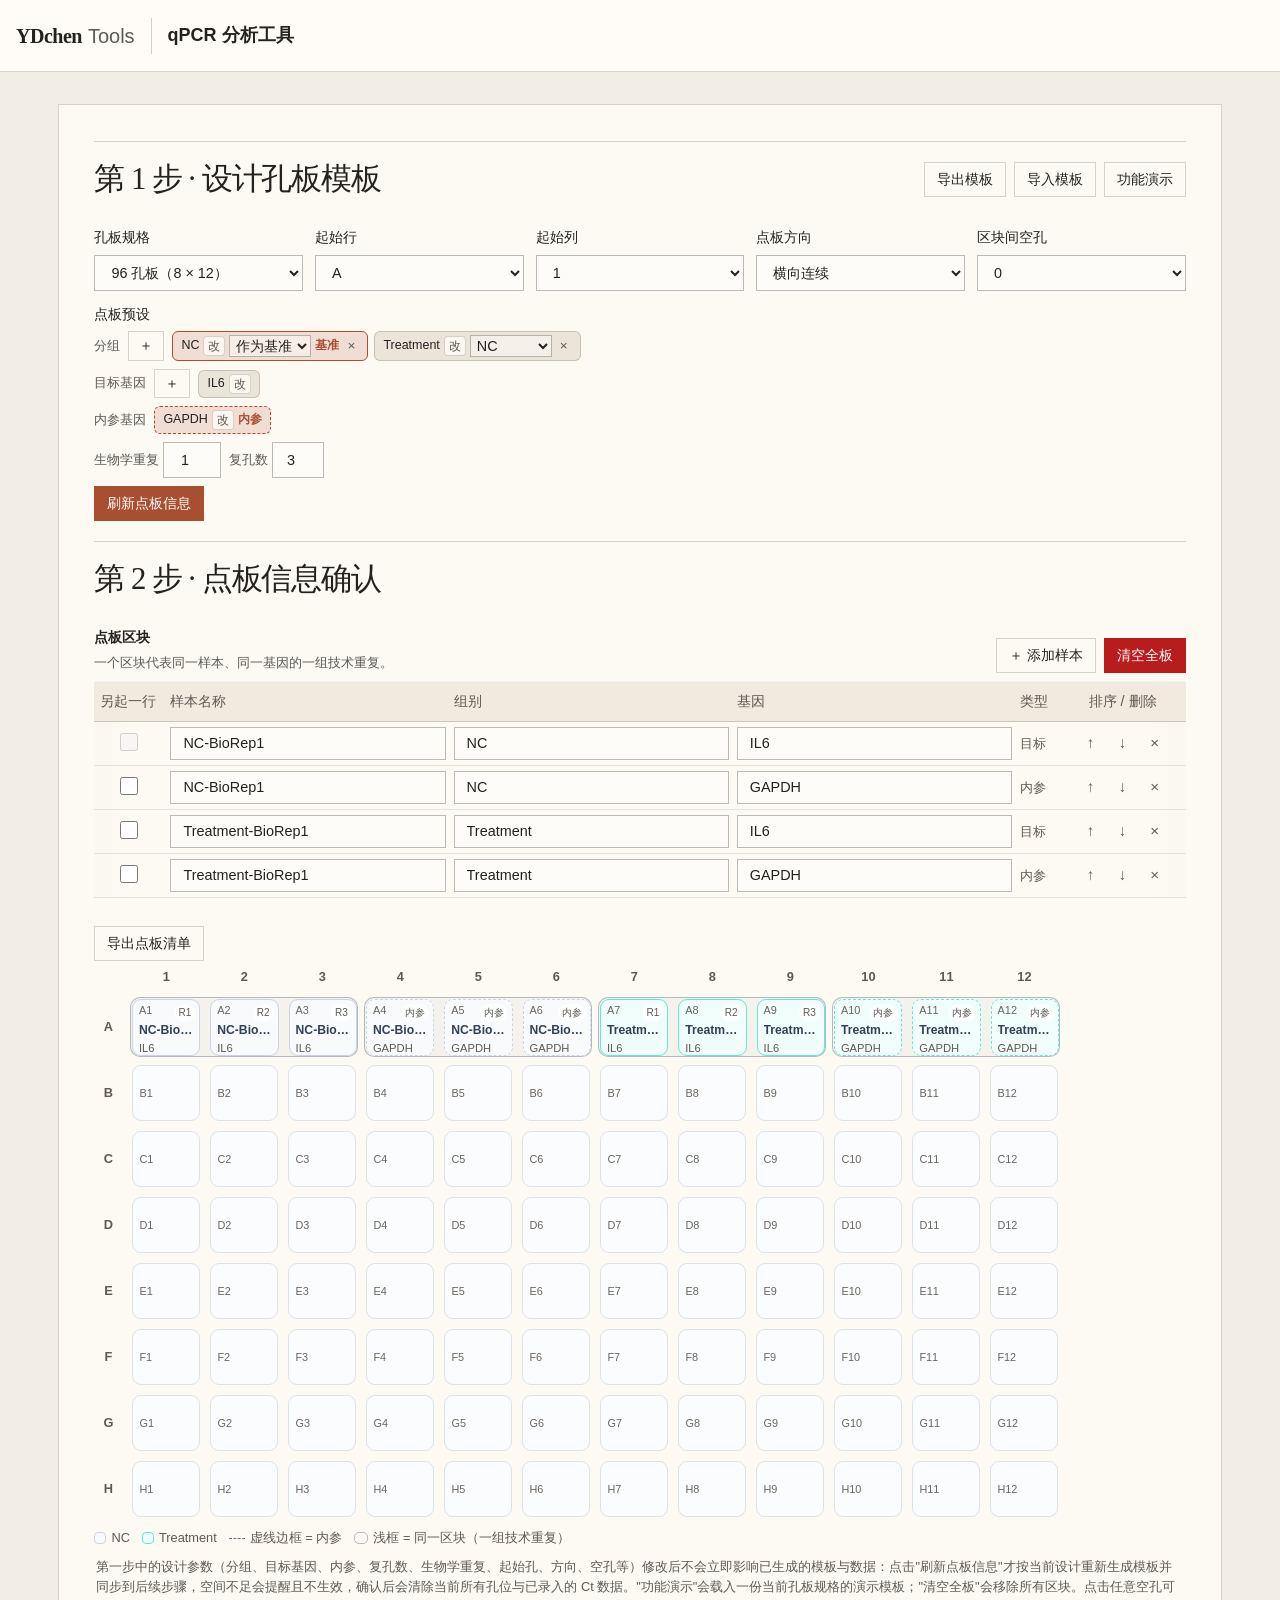
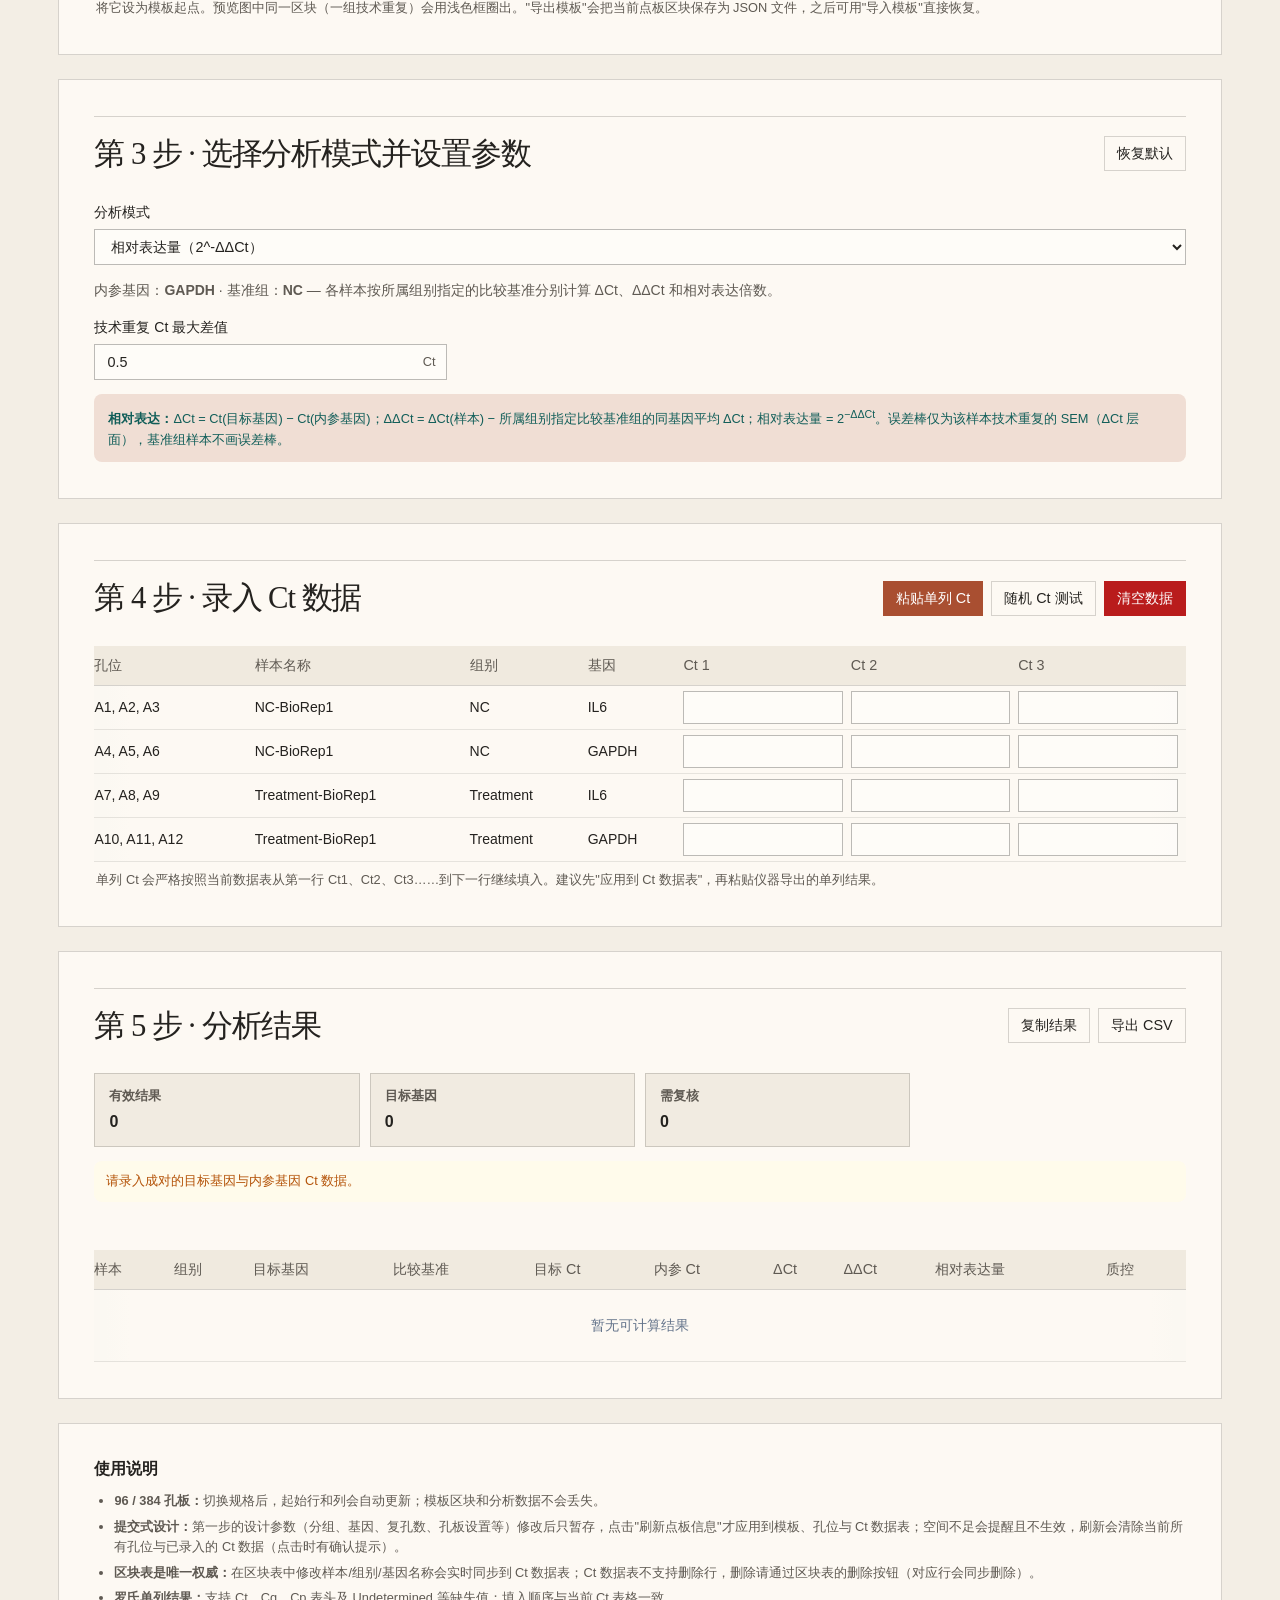
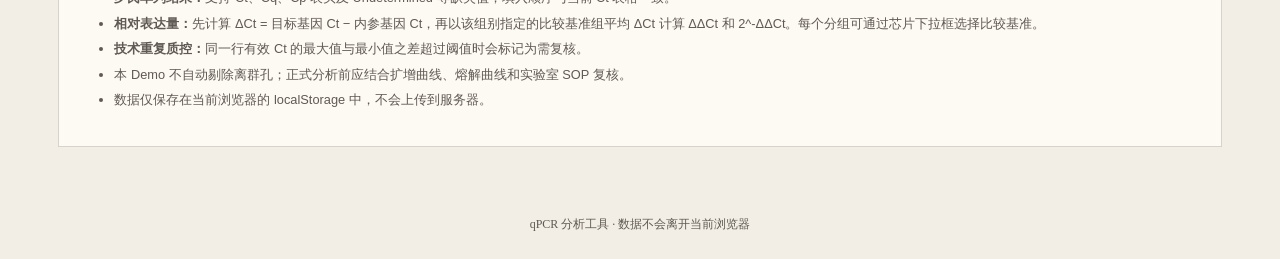
==== commit 711a1678: "落实统一视觉基准并完成维护回归与文档更新" ====
--- a/index.html
+++ b/index.html
@@ -7,7 +7,7 @@
   <meta name="theme-color" content="#f3eee5" />
   <title>qPCR 分析工具</title>
   <link rel="icon" href="./assets/project-mark.svg" type="image/svg+xml" />
-  <link rel="stylesheet" href="./styles.css?v=20260913" />
+  <link rel="stylesheet" href="./styles.css?v=20260913-closure" />
 </head>
 <body>
 <header class="site-header">
@@ -191,6 +191,6 @@
   </section>
 </main>
 <footer class="site-footer"><div class="container">qPCR 分析工具 · 数据不会离开当前浏览器</div></footer>
-<script type="module" src="./app.js?v=20260913"></script>
+<script type="module" src="./app.js?v=20260913-closure"></script>
 </body>
 </html>
--- a/styles.css
+++ b/styles.css
@@ -1,43 +1,125 @@
-:root{color-scheme:light;--bg:#F7F4EE;--surface:#fff;--surface-soft:#f8fafc;--text:#1e293b;--muted:#64748b;--line:#e4e4e7;--primary:#c15f3c;--primary-hover:#a94f31;--primary-soft:#f0ded4;--success:#047857;--success-soft:#ecfdf5;--warning:#b45309;--warning-soft:#fffbeb;--danger:#b91c1c;--danger-soft:#fef2f2;--shadow:0 1px 2px rgba(0,0,0,.05);--radius:14px}
-*{box-sizing:border-box}html{scroll-behavior:smooth;overflow-x:hidden}body{margin:0;min-height:100vh;font-family:ui-sans-serif,system-ui,sans-serif,"Apple Color Emoji","Segoe UI Emoji";background:var(--bg);color:var(--text);line-height:1.5}button,input,select,textarea{font:inherit;font-size:.875rem}button{cursor:pointer}.container{width:min(1280px,100%);margin:0 auto;padding:0 16px}.site-header{border-bottom:1px solid rgba(226,232,240,.8);background:rgba(255,255,255,.7);backdrop-filter:blur(12px);position:sticky;top:0;z-index:10;padding:16px 0}.header-inner{display:flex;align-items:center;gap:16px}.header-brand{display:flex;align-items:baseline;flex-shrink:0;line-height:1}.brand-bold{font-family:ui-serif,Georgia,serif;font-size:1.25rem;font-weight:600;color:#0f172a;letter-spacing:-.025em}.brand-light{font-size:1.25rem;font-weight:300;color:#6f6a62;margin-left:.375rem}.header-divider{width:1px;height:36px;background:rgba(203,213,225,.8)}.header-info{min-width:0}h1{margin:0;font-size:1.125rem;line-height:1.25;font-weight:600}h2{margin:0;font-size:1rem;line-height:1.25;font-weight:600}h3{margin:0;font-size:.9rem;font-weight:600}p{margin:0}.subtitle{margin-top:2px;color:var(--muted);font-size:.875rem;white-space:nowrap;overflow:hidden;text-overflow:ellipsis}.main-grid{display:grid;gap:24px;margin-top:24px;padding-bottom:44px}.card{background:var(--surface);border:1px solid var(--line);border-radius:var(--radius);box-shadow:var(--shadow);padding:24px;overflow:hidden}.section-heading{display:flex;align-items:center;justify-content:space-between;gap:16px;margin-bottom:24px}.form-grid{display:grid;grid-template-columns:repeat(3,minmax(0,1fr));gap:16px}.field{display:grid;gap:6px;min-width:0}.field>span:first-child{font-size:.875rem;font-weight:500}input,select,textarea{width:100%;min-height:36px;border:1px solid var(--line);border-radius:8px;background:var(--surface);color:var(--text);padding:4px 12px;outline:none;transition:.2s}input:focus,select:focus,textarea:focus{border-color:var(--primary);box-shadow:0 0 0 3px rgba(13,148,136,.15)}.input-with-unit{position:relative}.input-with-unit input{padding-right:54px}.input-with-unit>span{position:absolute;right:12px;top:50%;transform:translateY(-50%);color:var(--muted);font-size:.8rem}.mode-description{margin:0 0 14px;color:var(--muted);font-size:.875rem}.formula-note{margin-top:14px;padding:12px 14px;border-radius:8px;background:var(--primary-soft);color:#115e59;font-size:.8rem}.button-row{display:flex;align-items:center;gap:8px;flex-wrap:wrap}.button{min-height:32px;border-radius:8px;padding:5px 12px;border:1px solid transparent;font-size:.875rem;font-weight:500;white-space:nowrap}.button-primary{background:var(--primary);color:#fff}.button-primary:hover{background:var(--primary-hover)}.button-ghost{background:var(--surface);color:#475569;border-color:var(--line)}.button-ghost:hover{background:#f4f4f5}.button-danger{background:var(--danger);color:#fff}.button-danger:hover{background:#991b1b}.table-wrap{overflow-x:auto;max-width:100%}table{width:100%;border-collapse:collapse;min-width:900px;font-size:.875rem}th,td{text-align:left;vertical-align:middle}th{padding:8px 8px 8px 0;border-bottom:1px solid var(--line);color:var(--muted);font-weight:500;white-space:nowrap}td{padding:5px 8px 5px 0;border-bottom:1px solid #f1f5f9}td input,td select{min-width:92px;min-height:32px}.action-col{width:118px;text-align:center}.icon-button{width:30px;height:30px;border:1px solid transparent;border-radius:8px;background:transparent;color:#94a3b8;font-size:.95rem;padding:0}.icon-button:hover{background:#f4f4f5;color:#475569}.icon-button.danger:hover{color:#ef4444}.help-text{margin:8px 2px 0;color:var(--muted);font-size:.75rem}.summary-grid{display:grid;grid-template-columns:repeat(4,minmax(0,1fr));gap:10px;margin-bottom:14px}.summary-item{padding:12px 14px;border:1px solid var(--line);border-radius:8px;background:var(--surface-soft)}.summary-label{display:block;color:var(--muted);font-size:.7rem;font-weight:600}.summary-value{display:block;margin-top:2px;font-size:1rem;font-weight:700}.alerts{display:grid;gap:6px;margin-bottom:14px}.alert{padding:10px 12px;border-radius:8px;font-size:.8rem}.alert-warning{background:var(--warning-soft);color:var(--warning)}
+:root{
+  color-scheme:light;
+  --bg:#f3eee5;
+  --surface:rgba(255,252,247,.82);
+  --surface-soft:#ebe4d8;
+  --text:#24221f;
+  --muted:#5f5a53;
+  --line:rgba(36,34,31,.18);
+  --primary:#a94f31;
+  --primary-hover:#a94f31;
+  --primary-soft:#f0ded4;
+  --success:#047857;
+  --success-soft:#ecfdf5;
+  --warning:#b45309;
+  --warning-soft:#fffbeb;
+  --danger:#b91c1c;
+  --danger-soft:#fef2f2;
+  --shadow:0 14px 32px rgba(36,34,31,.06);
+  --radius:0;
+  --type-body:-apple-system, BlinkMacSystemFont, "Segoe UI", "PingFang SC", "Hiragino Sans GB", "Microsoft YaHei", Arial, sans-serif;
+  --type-heading:Georgia, "Times New Roman", "Songti SC", "STSong", serif;
+  --type-mono:"SFMono-Regular", Consolas, "Liberation Mono", "Microsoft YaHei", monospace;
+  --size-meta:.75rem;
+  --size-small:.8125rem;
+  --size-label:.875rem;
+  --size-control:.9375rem;
+  --size-body:1rem;
+  --size-subheading:1.125rem;
+  --size-section:1.25rem;
+  --size-heading:1.5rem;
+  --brand-accent:#a94f31;
+  --brand-paper:#f3eee5;
+  --brand-ink:#24221f;
+  --brand-muted:#5f5a53;
+  --brand-pad:clamp(16px,4.5vw,72px);
+  font-size:16px;
+  --chart-series-1:#a94f31;
+  --chart-series-2:#c97953;
+  --chart-series-3:#dfac88;
+  --chart-series-4:#754532;
+  --chart-series-5:#bd8b67;
+  --chart-series-6:#e7c9ab;
+  --chart-ink:#24221f;
+  --chart-muted:#5f5a53;
+  --chart-line:#bbb3a7;
+  --chart-ok:#357b56;
+  --chart-warning:#a56b2b
+}
+*{box-sizing:border-box}html{scroll-behavior:smooth;overflow-x:hidden}body{margin:0;min-height:100vh;background:var(--bg);color:var(--text)}button{font:inherit;font-size:.875rem}input{font:inherit;font-size:.875rem}select{font:inherit;font-size:.875rem}textarea{font:inherit;font-size:.875rem}button{cursor:pointer}.container{width:min(1280px,100%);margin:0 auto;padding:0 16px}.site-header{backdrop-filter:blur(12px);position:sticky;top:0;z-index:10}.header-inner{display:flex;align-items:center;gap:16px}.header-brand{display:flex;align-items:baseline;flex-shrink:0;line-height:1}.brand-bold{font-family:var(--type-heading);font-size:1.25rem;font-weight:600;color:#0f172a;letter-spacing:-.025em}.brand-light{font-size:1.25rem;font-weight:300;color:#5f5a53;margin-left:.375rem}.header-divider{width:1px;height:36px;background:rgba(203,213,225,.8)}.header-info{min-width:0}h1{margin:0;font-size:1.125rem;line-height:1.25;font-weight:600}h2{margin:0;font-size:1rem;line-height:1.25;font-weight:600}h3{margin:0;font-size:.9rem;font-weight:600}p{margin:0}.subtitle{margin-top:2px;color:var(--muted);font-size:.875rem;white-space:nowrap;overflow:hidden;text-overflow:ellipsis}.main-grid{display:grid;padding-bottom:44px}.card{background:var(--surface);border:1px solid var(--line);border-radius:var(--radius);box-shadow:var(--shadow);padding:24px;overflow:hidden}.section-heading{display:flex;align-items:center;justify-content:space-between;gap:16px;margin-bottom:24px}.form-grid{display:grid;grid-template-columns:repeat(3,minmax(0,1fr));gap:16px}.field{display:grid;gap:6px;min-width:0}.field>span:first-child{font-size:.875rem;font-weight:500}input{width:100%;min-height:36px;border:1px solid var(--line);border-radius:8px;background:var(--surface);color:var(--text);padding:4px 12px;outline:none;transition:.2s}select{width:100%;min-height:36px;border:1px solid var(--line);border-radius:8px;background:var(--surface);color:var(--text);padding:4px 12px;outline:none;transition:.2s}textarea{width:100%;min-height:36px;border:1px solid var(--line);border-radius:8px;background:var(--surface);color:var(--text);padding:4px 12px;outline:none;transition:.2s}input:focus{border-color:var(--primary);box-shadow:0 0 0 3px rgba(13,148,136,.15)}select:focus{border-color:var(--primary);box-shadow:0 0 0 3px rgba(13,148,136,.15)}textarea:focus{border-color:var(--primary);box-shadow:0 0 0 3px rgba(13,148,136,.15)}.input-with-unit{position:relative}.input-with-unit input{padding-right:54px}.input-with-unit>span{position:absolute;right:12px;top:50%;transform:translateY(-50%);color:var(--muted);font-size:.8rem}.mode-description{margin:0 0 14px;color:var(--muted);font-size:.875rem}.formula-note{margin-top:14px;padding:12px 14px;border-radius:8px;background:var(--primary-soft);color:#115e59;font-size:.8rem}.button-row{display:flex;align-items:center;gap:8px;flex-wrap:wrap}.button{min-height:32px;border-radius:8px;padding:5px 12px;border:1px solid transparent;font-size:.875rem;font-weight:500;white-space:nowrap}.button-primary{background:var(--primary);color:#fff}.button-primary:hover{background:var(--primary-hover)}.button-ghost{background:var(--surface);color:#475569;border-color:var(--line)}.button-ghost:hover{background:#f4f4f5}.button-danger{background:var(--danger);color:#fff}.button-danger:hover{background:#991b1b}.table-wrap{overflow-x:auto;max-width:100%}table{width:100%;border-collapse:collapse;min-width:900px;font-size:.875rem}th{text-align:left;vertical-align:middle}td{text-align:left;vertical-align:middle}th{padding:8px 8px 8px 0;border-bottom:1px solid var(--line);color:var(--muted);font-weight:500;white-space:nowrap}td{padding:5px 8px 5px 0;border-bottom:1px solid #f1f5f9}td input{min-width:92px;min-height:32px}td select{min-width:92px;min-height:32px}.action-col{width:118px;text-align:center}.icon-button{width:30px;height:30px;border:1px solid transparent;border-radius:8px;background:transparent;color:#94a3b8;font-size:.95rem;padding:0}.icon-button:hover{background:#f4f4f5;color:#475569}.icon-button.danger:hover{color:#ef4444}.help-text{margin:8px 2px 0;color:var(--muted);font-size:.75rem}.summary-grid{display:grid;grid-template-columns:repeat(4,minmax(0,1fr));gap:10px;margin-bottom:14px}.summary-item{padding:12px 14px;border:1px solid var(--line);border-radius:8px;background:var(--surface-soft)}.summary-label{display:block;color:var(--muted);font-size:var(--size-meta);font-weight:600}.summary-value{display:block;margin-top:2px;font-size:1rem;font-weight:700}.alerts{display:grid;gap:6px;margin-bottom:14px}.alert{padding:10px 12px;border-radius:8px;font-size:.8rem}.alert-warning{background:var(--warning-soft);color:var(--warning)}
 .alert-danger{background:var(--danger-soft);color:var(--danger)}.alert-success{background:var(--success-soft);color:var(--success)}.status{display:inline-block;padding:2px 8px;border-radius:999px;font-size:.75rem;font-weight:500;white-space:nowrap}.status-ok{background:var(--primary);color:#fff}.status-warning{background:#fef3c7;color:#b45309}.paste-area{width:100%;min-height:72px;margin:8px 0;border:1px solid var(--line);border-radius:8px;padding:8px 12px;font-family:inherit;font-size:.8rem;resize:vertical}.paste-panel{margin:0 0 14px;padding:14px;border:1px solid var(--line);border-radius:10px;background:var(--surface-soft)}.paste-panel-heading{display:flex;align-items:flex-start;justify-content:space-between;gap:12px}.paste-panel-heading strong{font-size:.875rem}.paste-panel-heading p{margin-top:3px;color:var(--muted);font-size:.75rem}.paste-panel .paste-area{margin:10px 0}.paste-status{font-size:.75rem;color:var(--muted)}.paste-status-success{color:var(--success)}.paste-status-warning{color:var(--warning)}
 .hidden{display:none!important}.results-chart{overflow-x:auto;margin:16px 0}.results-chart svg{display:block}.notes-card{box-shadow:none}.notes-card ul{margin:12px 0 0;padding-left:1.25rem;color:var(--muted);font-size:.8rem}.notes-card li+li{margin-top:5px}.site-footer{padding:24px 0;color:var(--muted);text-align:center;font-size:.75rem}
 
-.plate-settings-grid{display:grid;grid-template-columns:repeat(5,minmax(120px,1fr));gap:12px;align-items:end}.inline-control{display:flex;gap:8px}.inline-control select{min-width:0}.template-control{flex-direction:column;flex-wrap:wrap}.template-control select{flex:1 1 220px}.template-control .button{flex:0 0 auto}.field-wide{min-width:240px;grid-column:1/-1}.subsection-heading{display:flex;align-items:end;justify-content:space-between;gap:16px;margin:22px 0 8px}.subsection-heading p{margin-top:3px;color:var(--muted);font-size:.75rem}.subsection-actions{display:flex;gap:8px}.block-table-wrap{border-top:1px solid #f1f5f9}.block-table{min-width:860px}.block-table td:first-child,.block-table th:first-child{text-align:center;width:76px}.block-table .break-toggle{width:18px;min-width:18px;min-height:18px;accent-color:var(--primary)}.role-text{font-size:.78rem;font-weight:500;color:var(--muted)}.block-table .repeat-input{min-width:68px;width:68px}.block-actions{display:flex;justify-content:center;gap:2px}.plate-alert{margin-top:14px}.plate-scroll{overflow-x:auto;padding:4px 0 8px}.plate-grid{--plate-cols:12;--plate-rows:8;--well-width:68px;--well-height:56px;--plate-label-width:28px;--plate-header-height:24px;--plate-gap:10px;display:grid;grid-template-columns:var(--plate-label-width) repeat(var(--plate-cols),var(--well-width));grid-template-rows:var(--plate-header-height) repeat(var(--plate-rows),var(--well-height));gap:var(--plate-gap);width:max-content;min-width:100%;align-items:stretch;position:relative}.well-group{display:flex;gap:inherit;margin:-2px;padding:.5px;border:1.5px solid rgba(100,116,139,.45);border-radius:10px;background:rgba(100,116,139,.05);position:relative}.well-group.vertical{flex-direction:column}.plate-separator{display:flex;align-items:center;height:4px;align-self:center}.sep-line{display:block;width:100%;height:0;border-top:2px dashed var(--primary)}.well-group.col-split{margin-left:12px}.plate-grid.plate-384{--well-width:50px;--well-height:44px;--plate-gap:8px}.plate-corner,.plate-col-label,.plate-row-label{display:flex;align-items:center;justify-content:center;color:var(--muted);font-size:.7rem;font-weight:600}.plate-well{position:relative;border:1px solid #dbe3e8;border-radius:9px;background:#fbfcfd;min-width:var(--well-width);min-height:var(--well-height);padding:5px 6px;text-align:left;color:var(--muted);overflow:hidden}.plate-grid.plate-384 .plate-well{border-radius:7px;padding:4px}.plate-grid.plate-384 .well-sample{margin-top:3px;font-size:.58rem}.plate-grid.plate-384 .well-gene{font-size:.55rem}.plate-grid.plate-384 .well-role{font-size:.47rem;right:3px;top:3px}.plate-grid.plate-384 .well-id{font-size:.52rem}.plate-well.empty{cursor:pointer}.plate-well.empty:hover{border-color:#99f6e4;background:var(--primary-soft)}.well-id{display:block;font-size:.58rem;color:#94a3b8;line-height:1}.well-sample{display:block;margin-top:5px;font-size:.68rem;font-weight:650;color:#334155;white-space:nowrap;overflow:hidden;text-overflow:ellipsis}.well-gene{display:block;font-size:.62rem;color:#64748b;white-space:nowrap;overflow:hidden;text-overflow:ellipsis}.plate-well.group-0{background:#f8fafc;border-color:#cbd5e1}.plate-well.group-1{background:#f0fdfa;border-color:#5eead4}.plate-well.group-2{background:#ecfdf5;border-color:#86efac}.plate-well.group-3{background:#f5f3ff;border-color:#c4b5fd}.plate-well.group-4{background:#fff7ed;border-color:#fdba74}.plate-well.group-5{background:#fdf2f8;border-color:#f9a8d4}.plate-well.reference{border-style:dashed}.well-role{position:absolute;right:4px;top:4px;font-size:.52rem;padding:1px 4px;border-radius:99px;background:rgba(255,255,255,.75);color:#64748b}.plate-legend{display:flex;align-items:center;gap:12px;flex-wrap:wrap;margin-top:3px}.legend-item{display:flex;align-items:center;gap:5px;font-size:.7rem;color:var(--muted)}.legend-dot{width:12px;height:12px;border:1px solid #cbd5e1;border-radius:4px}.legend-dot.group-0{background:#f8fafc}.legend-dot.group-1{background:#f0fdfa;border-color:#5eead4}.legend-dot.group-2{background:#ecfdf5;border-color:#86efac}.legend-dot.group-3{background:#f5f3ff;border-color:#c4b5fd}.legend-dot.group-4{background:#fff7ed;border-color:#fdba74}.legend-dot.group-5{background:#fdf2f8;border-color:#f9a8d4}.legend-line{width:16px;border-top:1px dashed #64748b}.legend-frame{width:14px;height:12px;border:1.5px solid rgba(100,116,139,.45);border-radius:5px}.wells-input{min-width:118px!important}.ct-input{min-width:76px!important}.sample-row-warning td{background:#fffbeb}
+.plate-settings-grid{display:grid;grid-template-columns:repeat(5,minmax(120px,1fr));gap:12px;align-items:end}.inline-control{display:flex;gap:8px}.inline-control select{min-width:0}.template-control{flex-direction:column;flex-wrap:wrap}.template-control select{flex:1 1 220px}.template-control .button{flex:0 0 auto}.field-wide{min-width:240px;grid-column:1/-1}.subsection-heading{display:flex;align-items:end;justify-content:space-between;gap:16px;margin:22px 0 8px}.subsection-heading p{margin-top:3px;color:var(--muted);font-size:.75rem}.subsection-actions{display:flex;gap:8px}.block-table-wrap{border-top:1px solid #f1f5f9}.block-table{min-width:860px}.block-table td:first-child{text-align:center;width:76px}.block-table th:first-child{text-align:center;width:76px}.block-table .break-toggle{width:18px;min-width:18px;min-height:18px;accent-color:var(--primary)}.role-text{font-size:.78rem;font-weight:500;color:var(--muted)}.block-table .repeat-input{min-width:68px;width:68px}.block-actions{display:flex;justify-content:center;gap:2px}.plate-alert{margin-top:14px}.plate-scroll{overflow-x:auto;padding:4px 0 8px}.plate-grid{--plate-cols:12;--plate-rows:8;--well-width:68px;--well-height:56px;--plate-label-width:28px;--plate-header-height:24px;--plate-gap:10px;display:grid;grid-template-columns:var(--plate-label-width) repeat(var(--plate-cols),var(--well-width));grid-template-rows:var(--plate-header-height) repeat(var(--plate-rows),var(--well-height));gap:var(--plate-gap);width:max-content;min-width:100%;align-items:stretch;position:relative}.well-group{display:flex;gap:inherit;margin:-2px;padding:.5px;border:1.5px solid rgba(100,116,139,.45);border-radius:10px;background:rgba(100,116,139,.05);position:relative}.well-group.vertical{flex-direction:column}.plate-separator{display:flex;align-items:center;height:4px;align-self:center}.sep-line{display:block;width:100%;height:0;border-top:2px dashed var(--primary)}.well-group.col-split{margin-left:12px}.plate-grid.plate-384{--well-width:50px;--well-height:44px;--plate-gap:8px}.plate-corner{display:flex;align-items:center;justify-content:center;color:var(--muted);font-size:.7rem;font-weight:600}.plate-col-label{display:flex;align-items:center;justify-content:center;color:var(--muted);font-size:.7rem;font-weight:600}.plate-row-label{display:flex;align-items:center;justify-content:center;color:var(--muted);font-size:.7rem;font-weight:600}.plate-well{position:relative;border:1px solid #dbe3e8;border-radius:9px;background:#fbfcfd;min-width:var(--well-width);min-height:var(--well-height);padding:5px 6px;text-align:left;color:var(--muted);overflow:hidden}.plate-grid.plate-384 .plate-well{border-radius:7px;padding:4px}.plate-grid.plate-384 .well-sample{margin-top:3px;font-size:.58rem}.plate-grid.plate-384 .well-gene{font-size:.55rem}.plate-grid.plate-384 .well-role{font-size:.47rem;right:3px;top:3px}.plate-grid.plate-384 .well-id{font-size:.52rem}.plate-well.empty{cursor:pointer}.plate-well.empty:hover{border-color:#99f6e4;background:var(--primary-soft)}.well-id{display:block;font-size:.58rem;color:#94a3b8;line-height:1}.well-sample{display:block;margin-top:5px;font-size:.68rem;font-weight:650;color:#334155;white-space:nowrap;overflow:hidden;text-overflow:ellipsis}.well-gene{display:block;font-size:.62rem;color:#64748b;white-space:nowrap;overflow:hidden;text-overflow:ellipsis}.plate-well.group-0{background:#f8fafc;border-color:#cbd5e1}.plate-well.group-1{background:#f0fdfa;border-color:#5eead4}.plate-well.group-2{background:#ecfdf5;border-color:#86efac}.plate-well.group-3{background:#f5f3ff;border-color:#c4b5fd}.plate-well.group-4{background:#fff7ed;border-color:#fdba74}.plate-well.group-5{background:#fdf2f8;border-color:#f9a8d4}.plate-well.reference{border-style:dashed}.well-role{position:absolute;right:4px;top:4px;font-size:.52rem;padding:1px 4px;border-radius:99px;background:rgba(255,255,255,.75);color:#64748b}.plate-legend{display:flex;align-items:center;gap:12px;flex-wrap:wrap;margin-top:3px}.legend-item{display:flex;align-items:center;gap:5px;font-size:var(--size-meta);color:var(--muted)}.legend-dot{width:12px;height:12px;border:1px solid #cbd5e1;border-radius:4px}.legend-dot.group-0{background:#f8fafc}.legend-dot.group-1{background:#f0fdfa;border-color:#5eead4}.legend-dot.group-2{background:#ecfdf5;border-color:#86efac}.legend-dot.group-3{background:#f5f3ff;border-color:#c4b5fd}.legend-dot.group-4{background:#fff7ed;border-color:#fdba74}.legend-dot.group-5{background:#fdf2f8;border-color:#f9a8d4}.legend-line{width:16px;border-top:1px dashed #64748b}.legend-frame{width:14px;height:12px;border:1.5px solid rgba(100,116,139,.45);border-radius:5px}.wells-input{min-width:118px!important}.ct-input{min-width:76px!important}.sample-row-warning td{background:#fffbeb}
 
 @media(max-width:1100px){.plate-settings-grid{grid-template-columns:repeat(5,minmax(96px,1fr))}.field-wide{grid-column:1/-1}.plate-grid{min-width:auto}}
-@media(max-width:639px){.site-header{padding:12px 0}.header-inner{gap:12px}.brand-bold,.brand-light{font-size:1.125rem}.header-divider{height:32px}.header-info h1{font-size:1rem}.subtitle{font-size:.75rem}}
+@media(max-width:639px){.site-header{padding:12px 0}.header-inner{gap:12px}.brand-bold{font-size:1.125rem}.brand-light{font-size:1.125rem}.header-divider{height:32px}.header-info h1{font-size:1rem}.subtitle{font-size:.75rem}}
 @media(max-width:768px){.form-grid{grid-template-columns:1fr 1fr}.summary-grid{grid-template-columns:1fr 1fr}.card{padding:20px}.plate-settings-grid{grid-template-columns:1fr 1fr}.subsection-heading{align-items:flex-start;flex-direction:column}}
-@media(max-width:480px){.container{padding:0 8px}.main-grid{gap:16px;margin-top:16px}.card{padding:14px}.section-heading{align-items:flex-start;flex-direction:column;gap:10px}.form-grid,.plate-settings-grid{grid-template-columns:1fr}.field-wide{grid-column:auto}.subtitle{white-space:normal}.button-row{width:100%}.button-row .button{flex:1 1 auto}.inline-control{align-items:stretch}.inline-control .button{flex:0 0 auto}}
-.append-group{display:flex;align-items:center;gap:8px;flex-wrap:wrap;border-left:1px solid var(--line);padding-left:12px}.append-count-label{display:flex;align-items:center;gap:4px;color:var(--muted);font-size:.8rem;white-space:nowrap}.append-count{width:58px!important;min-width:58px!important;text-align:center;padding-left:6px;padding-right:6px}.reps-global-label{display:flex;align-items:center;gap:4px;color:var(--muted);font-size:.8rem;white-space:nowrap}.reps-global-input{width:52px!important;min-width:52px!important;text-align:center;padding-left:2px;padding-right:2px}.gene-names-btn{min-height:28px;padding:2px 8px;border:1px dashed var(--line);border-radius:6px;background:var(--surface-soft);color:var(--text);font-size:.78rem;cursor:pointer;white-space:nowrap;max-width:200px;overflow:hidden;text-overflow:ellipsis}.gene-names-btn:hover{border-color:var(--primary);background:var(--primary-soft)}.experiment-row{display:flex;align-items:center;gap:8px;flex-wrap:wrap}.experiment-label{font-size:.8rem;font-weight:500;color:var(--muted);white-space:nowrap}.group-chip-list{display:flex;align-items:center;gap:6px;flex-wrap:wrap}.chip-line-break{width:100%;height:0}.group-chip{display:inline-flex;align-items:center;gap:4px;padding:3px 8px;border:1px solid var(--line);border-radius:6px;background:var(--surface-soft);font-size:.78rem;user-select:none;transition:.15s;flex-wrap:nowrap}.group-chip:hover{border-color:var(--primary)}.group-chip.chip-baseline{border-color:var(--primary);background:var(--primary-soft)}.group-chip.ref-chip{border-style:dashed;border-color:var(--primary);background:var(--primary-soft)}.chip-name{font-weight:500;color:var(--text);flex-shrink:0}.chip-badge{font-size:.65rem;color:var(--primary);font-weight:600;flex-shrink:0;white-space:nowrap}.chip-del{width:16px;height:16px;min-height:16px;flex:0 0 auto;border:none;border-radius:50%;background:transparent;color:var(--muted);font-size:.85rem;line-height:1;cursor:pointer;padding:0;display:inline-flex;align-items:center;justify-content:center}.chip-del:hover{background:#fee2e2;color:var(--danger)}.chip-compare{min-height:22px;max-width:90px;font-size:.65rem;padding:0 2px;border:1px solid var(--line);border-radius:4px;background:var(--surface);color:var(--text);cursor:pointer;flex-shrink:1}.chip-compare:focus{border-color:var(--primary);outline:none}.chip-edit{width:22px;height:20px;min-width:22px;min-height:20px;max-width:22px;flex:0 0 22px;border:1px solid var(--line);border-radius:4px;background:var(--surface);color:var(--muted);font-size:.68rem;cursor:pointer;padding:0;line-height:1}.chip-edit:hover{background:#e2e8f0;color:var(--primary);border-color:var(--primary)}.button-sm{min-height:28px;padding:2px 10px;font-size:.78rem}.paste-panel .button-row{align-items:center}.paste-panel .paste-status{flex:1 1 320px}.plate-card .plate-scroll{scrollbar-gutter:stable}
+@media(max-width:480px){.container{padding:0 8px}.main-grid{gap:16px;margin-top:16px}.card{padding:14px}.section-heading{align-items:flex-start;flex-direction:column;gap:10px}.form-grid{grid-template-columns:1fr}.plate-settings-grid{grid-template-columns:1fr}.field-wide{grid-column:auto}.subtitle{white-space:normal}.button-row{width:100%}.button-row .button{flex:1 1 auto}.inline-control{align-items:stretch}.inline-control .button{flex:0 0 auto}}
+.append-group{display:flex;align-items:center;gap:8px;flex-wrap:wrap;border-left:1px solid var(--line);padding-left:12px}.append-count-label{display:flex;align-items:center;gap:4px;color:var(--muted);font-size:.8rem;white-space:nowrap}.append-count{width:58px!important;min-width:58px!important;text-align:center;padding-left:6px;padding-right:6px}.reps-global-label{display:flex;align-items:center;gap:4px;color:var(--muted);font-size:.8rem;white-space:nowrap}.reps-global-input{width:52px!important;min-width:52px!important;text-align:center;padding-left:2px;padding-right:2px}.gene-names-btn{min-height:28px;padding:2px 8px;border:1px dashed var(--line);border-radius:6px;background:var(--surface-soft);color:var(--text);font-size:.78rem;cursor:pointer;white-space:nowrap;max-width:200px;overflow:hidden;text-overflow:ellipsis}.gene-names-btn:hover{border-color:var(--primary);background:var(--primary-soft)}.experiment-row{display:flex;align-items:center;gap:8px;flex-wrap:wrap}.experiment-label{font-size:.8rem;font-weight:500;color:var(--muted);white-space:nowrap}.group-chip-list{display:flex;align-items:center;gap:6px;flex-wrap:wrap}.chip-line-break{width:100%;height:0}.group-chip{display:inline-flex;align-items:center;gap:4px;padding:3px 8px;border:1px solid var(--line);border-radius:6px;background:var(--surface-soft);font-size:.78rem;user-select:none;transition:.15s;flex-wrap:nowrap}.group-chip:hover{border-color:var(--primary)}.group-chip.chip-baseline{border-color:var(--primary);background:var(--primary-soft)}.group-chip.ref-chip{border-style:dashed;border-color:var(--primary);background:var(--primary-soft)}.chip-name{font-weight:500;color:var(--text);flex-shrink:0}.chip-badge{font-size:var(--size-meta);color:var(--primary);font-weight:600;flex-shrink:0;white-space:nowrap}.chip-del{width:16px;height:16px;min-height:16px;flex:0 0 auto;border:none;border-radius:50%;background:transparent;color:var(--muted);font-size:.85rem;line-height:1;cursor:pointer;padding:0;display:inline-flex;align-items:center;justify-content:center}.chip-del:hover{background:#fee2e2;color:var(--danger)}.chip-compare{min-height:22px;max-width:90px;font-size:var(--size-meta);padding:0 2px;border:1px solid var(--line);border-radius:4px;background:var(--surface);color:var(--text);cursor:pointer;flex-shrink:1}.chip-compare:focus{border-color:var(--primary);outline:none}.chip-edit{width:22px;height:20px;min-width:22px;min-height:20px;max-width:22px;flex:0 0 22px;border:1px solid var(--line);border-radius:4px;background:var(--surface);color:var(--muted);font-size:var(--size-meta);cursor:pointer;padding:0;line-height:1}.chip-edit:hover{background:#e2e8f0;color:var(--primary);border-color:var(--primary)}.button-sm{min-height:28px;padding:2px 10px;font-size:.78rem}.paste-panel .button-row{align-items:center}.paste-panel .paste-status{flex:1 1 320px}.plate-card .plate-scroll{scrollbar-gutter:stable}
 @media(max-width:720px){.template-control{flex-direction:column;flex-wrap:wrap}.template-control select{flex-basis:100%}.append-group{margin-left:auto;border-left:none;padding-left:0}}
 .append-line-label{display:flex;align-items:center;gap:5px;color:var(--muted);font-size:.78rem;white-space:nowrap}.append-line-label input{width:16px!important;min-width:16px!important;min-height:16px!important;accent-color:var(--primary);padding:0}.ct-invalid{border-color:#ef4444!important;background:#fef2f2!important}.readonly-cell{color:var(--text);font-size:.875rem;padding:5px 8px 5px 0;white-space:nowrap}
-
-:root{--bg:#f3eee5;--surface:rgba(255,252,247,.82);--surface-soft:#ebe4d8;--text:#24221f;--muted:#6f6a62;--line:rgba(36,34,31,.18);--primary:#c15f3c;--primary-hover:#a94f31;--primary-soft:#f0ded4;--shadow:0 14px 32px rgba(36,34,31,.06);--radius:0}
 .main-grid{width:min(1440px,100%);padding-inline:clamp(22px,4.5vw,72px);gap:24px;margin-top:32px}
 .main-grid .card{background:var(--surface);border-color:var(--line);border-radius:0;box-shadow:none;padding:clamp(22px,2.8vw,38px)}
-.main-grid h2,.main-grid h3,.site-footer{font-family:Georgia,"Times New Roman",serif}
+.main-grid h2{font-family:var(--type-heading)}
+.main-grid h3{font-family:var(--type-heading)}
+.site-footer{font-family:var(--type-heading)}
 .main-grid .section-heading{border-top:1px solid var(--line);padding-top:18px;margin-bottom:28px}.main-grid .section-heading h2{font-size:clamp(1.45rem,2.4vw,2.15rem);font-weight:400;letter-spacing:-.035em}
-.main-grid input,.main-grid select,.main-grid textarea{border-color:rgba(36,34,31,.3);border-radius:0;background:rgba(255,255,255,.42);color:var(--text)}
-.main-grid input:focus,.main-grid select:focus,.main-grid textarea:focus{border-color:var(--primary);box-shadow:0 0 0 3px rgba(193,95,60,.14)}
+.main-grid input{border-color:rgba(36,34,31,.3);border-radius:0;background:rgba(255,255,255,.42);color:var(--text)}
+.main-grid select{border-color:rgba(36,34,31,.3);border-radius:0;background:rgba(255,255,255,.42);color:var(--text)}
+.main-grid textarea{border-color:rgba(36,34,31,.3);border-radius:0;background:rgba(255,255,255,.42);color:var(--text)}
+.main-grid input:focus{border-color:var(--primary);box-shadow:0 0 0 3px rgba(169,79,49,.14)}
+.main-grid select:focus{border-color:var(--primary);box-shadow:0 0 0 3px rgba(169,79,49,.14)}
+.main-grid textarea:focus{border-color:var(--primary);box-shadow:0 0 0 3px rgba(169,79,49,.14)}
 .main-grid .button{border-radius:0}.main-grid .button-primary{background:var(--primary)}.main-grid .button-primary:hover{background:var(--primary-hover)}.main-grid .button-ghost{background:transparent;color:var(--text);border-color:var(--line)}
-.main-grid .paste-panel,.main-grid .summary-item{border-radius:0;border-color:var(--line);background:rgba(235,228,216,.64)}.main-grid th{background:rgba(235,228,216,.7);color:var(--muted);border-color:var(--line)}.main-grid td{border-color:rgba(36,34,31,.1)}
+.main-grid .paste-panel{border-radius:0;border-color:var(--line);background:rgba(235,228,216,.64)}
+.main-grid .summary-item{border-radius:0;border-color:var(--line);background:rgba(235,228,216,.64)}.main-grid th{background:rgba(235,228,216,.7);color:var(--muted);border-color:var(--line)}.main-grid td{border-color:rgba(36,34,31,.1)}
 .site-header .subtitle{color:#64748b}
 @media(max-width:768px){.main-grid{padding-inline:18px;margin-top:22px}}@media(max-width:480px){.main-grid{padding-inline:12px}.main-grid .card{padding:18px}}
 @media print{.main-grid{width:100%;padding:0;margin:0}.main-grid .card{padding:12px;border:1px solid #ccc;box-shadow:none}}
 
 /* Visual QA baseline. The protected YDchen Tools header remains unchanged. */
-.main-grid{font-size:15px}
-.main-grid .button,.main-grid input,.main-grid select,.main-grid textarea,.main-grid table{font-size:.9rem}
-.main-grid .help-text,.main-grid .summary-label,.main-grid .paste-status,.main-grid .subsection-heading p,.main-grid .role-text,.main-grid .experiment-label,.main-grid .append-line-label,.main-grid .append-count-label,.main-grid .reps-global-label,.main-grid .legend-item{font-size:.8rem}
+.main-grid{font-size:var(--size-control)}
+.main-grid .button{font-size:.9rem}
+.main-grid input{font-size:.9rem}
+.main-grid select{font-size:.9rem}
+.main-grid textarea{font-size:.9rem}
+.main-grid table{font-size:.9rem}
+.main-grid .help-text{font-size:.8rem}
+.main-grid .summary-label{font-size:.8rem}
+.main-grid .paste-status{font-size:.8rem}
+.main-grid .subsection-heading p{font-size:.8rem}
+.main-grid .role-text{font-size:.8rem}
+.main-grid .experiment-label{font-size:.8rem}
+.main-grid .append-line-label{font-size:.8rem}
+.main-grid .append-count-label{font-size:.8rem}
+.main-grid .reps-global-label{font-size:.8rem}
+.main-grid .legend-item{font-size:.8rem}
 .main-grid .icon-button{color:#625d56}
-.main-grid .plate-col-label,.main-grid .plate-row-label{font-size:.8rem}
+.main-grid .plate-col-label{font-size:.8rem}
+.main-grid .plate-row-label{font-size:.8rem}
 .main-grid .well-id{font-size:.68rem;color:#6b655e}
 .main-grid .well-sample{font-size:.76rem}
 .main-grid .well-gene{font-size:.7rem;color:#5f5a53}
 .main-grid .well-role{font-size:.625rem;color:#5f5a53}
 .main-grid .plate-grid.plate-384 .well-sample{font-size:.7rem}
 .main-grid .plate-grid.plate-384 .well-gene{font-size:.66rem}
-.main-grid .plate-grid.plate-384 .well-role,.main-grid .plate-grid.plate-384 .well-id{font-size:.625rem}
+.main-grid .plate-grid.plate-384 .well-role{font-size:.625rem}
+.main-grid .plate-grid.plate-384 .well-id{font-size:.625rem}
 
 .table-wrap{background:linear-gradient(to right,#fbf8f2 30%,transparent),linear-gradient(to left,#fbf8f2 30%,transparent),radial-gradient(farthest-side at 0 50%,rgba(36,34,31,.24),transparent),radial-gradient(farthest-side at 100% 50%,rgba(36,34,31,.24),transparent);background-position:left center,right center,left center,right center;background-repeat:no-repeat;background-size:36px 100%,36px 100%,12px 100%,12px 100%;background-attachment:local,local,scroll,scroll}
+
+/* 全项目共用字体层级；页眉另按 Tools、普通项目与个人主页分组。 */
+
+body{font-family:var(--type-body);font-size:var(--size-body);line-height:1.6}
+
+/* Tools 品牌页眉：桌面 72px、手机 64px 起，附加管理操作独立换行。 */
+.site-header{min-height:72px;height:auto;padding:0;border-bottom:1px solid rgba(36,34,31,.18);background:rgba(255,252,247,.94)}
+.site-header .header-inner{width:100%;max-width:1280px;min-height:71px;margin:0 auto;padding:12px 16px;display:flex;align-items:center;gap:16px}
+.site-header .header-brand{display:flex;align-items:baseline;flex:0 0 auto;white-space:nowrap;line-height:1}
+.site-header .brand-bold{font-family:var(--type-heading);font-size:20px;font-weight:600;line-height:1;letter-spacing:-.025em;color:var(--brand-ink)}
+.site-header .brand-light{font-family:var(--type-body);font-size:20px;font-weight:300;line-height:1;margin-left:6px;letter-spacing:0;color:var(--brand-muted)}
+.site-header .header-divider{display:block;flex:0 0 1px;width:1px;height:36px;background:rgba(36,34,31,.2)}
+.site-header .header-info{min-width:0;flex:1}
+.site-header .header-info h1{margin:0;font-family:var(--type-body);font-size:18px;font-weight:600;line-height:1.4;letter-spacing:0;color:var(--brand-ink);white-space:normal;overflow-wrap:anywhere}
+@media(max-width:640px){.site-header{min-height:64px}.site-header .header-inner{min-height:63px;gap:12px;padding:12px 16px}.site-header .brand-bold{font-size:18px}.site-header .brand-light{font-size:18px}.site-header .header-divider{height:32px}.site-header .header-info h1{font-size:16px}}
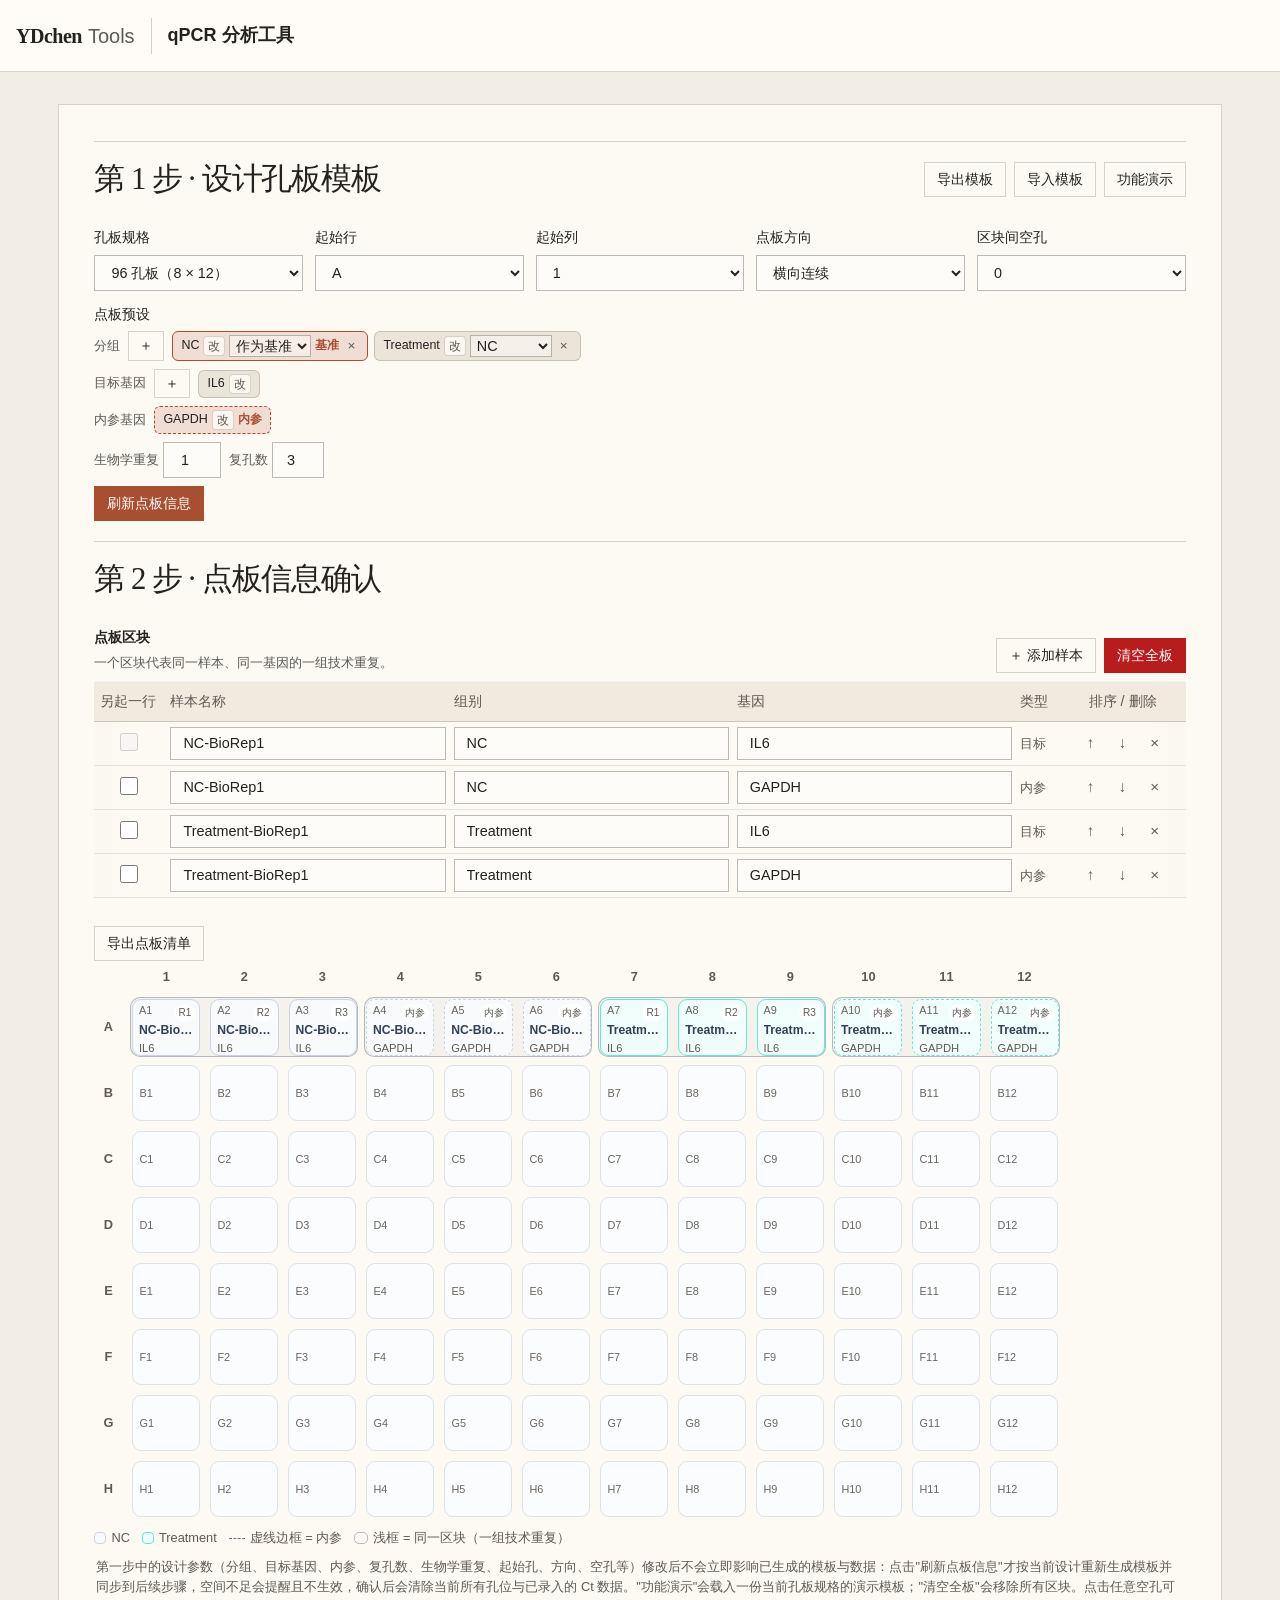
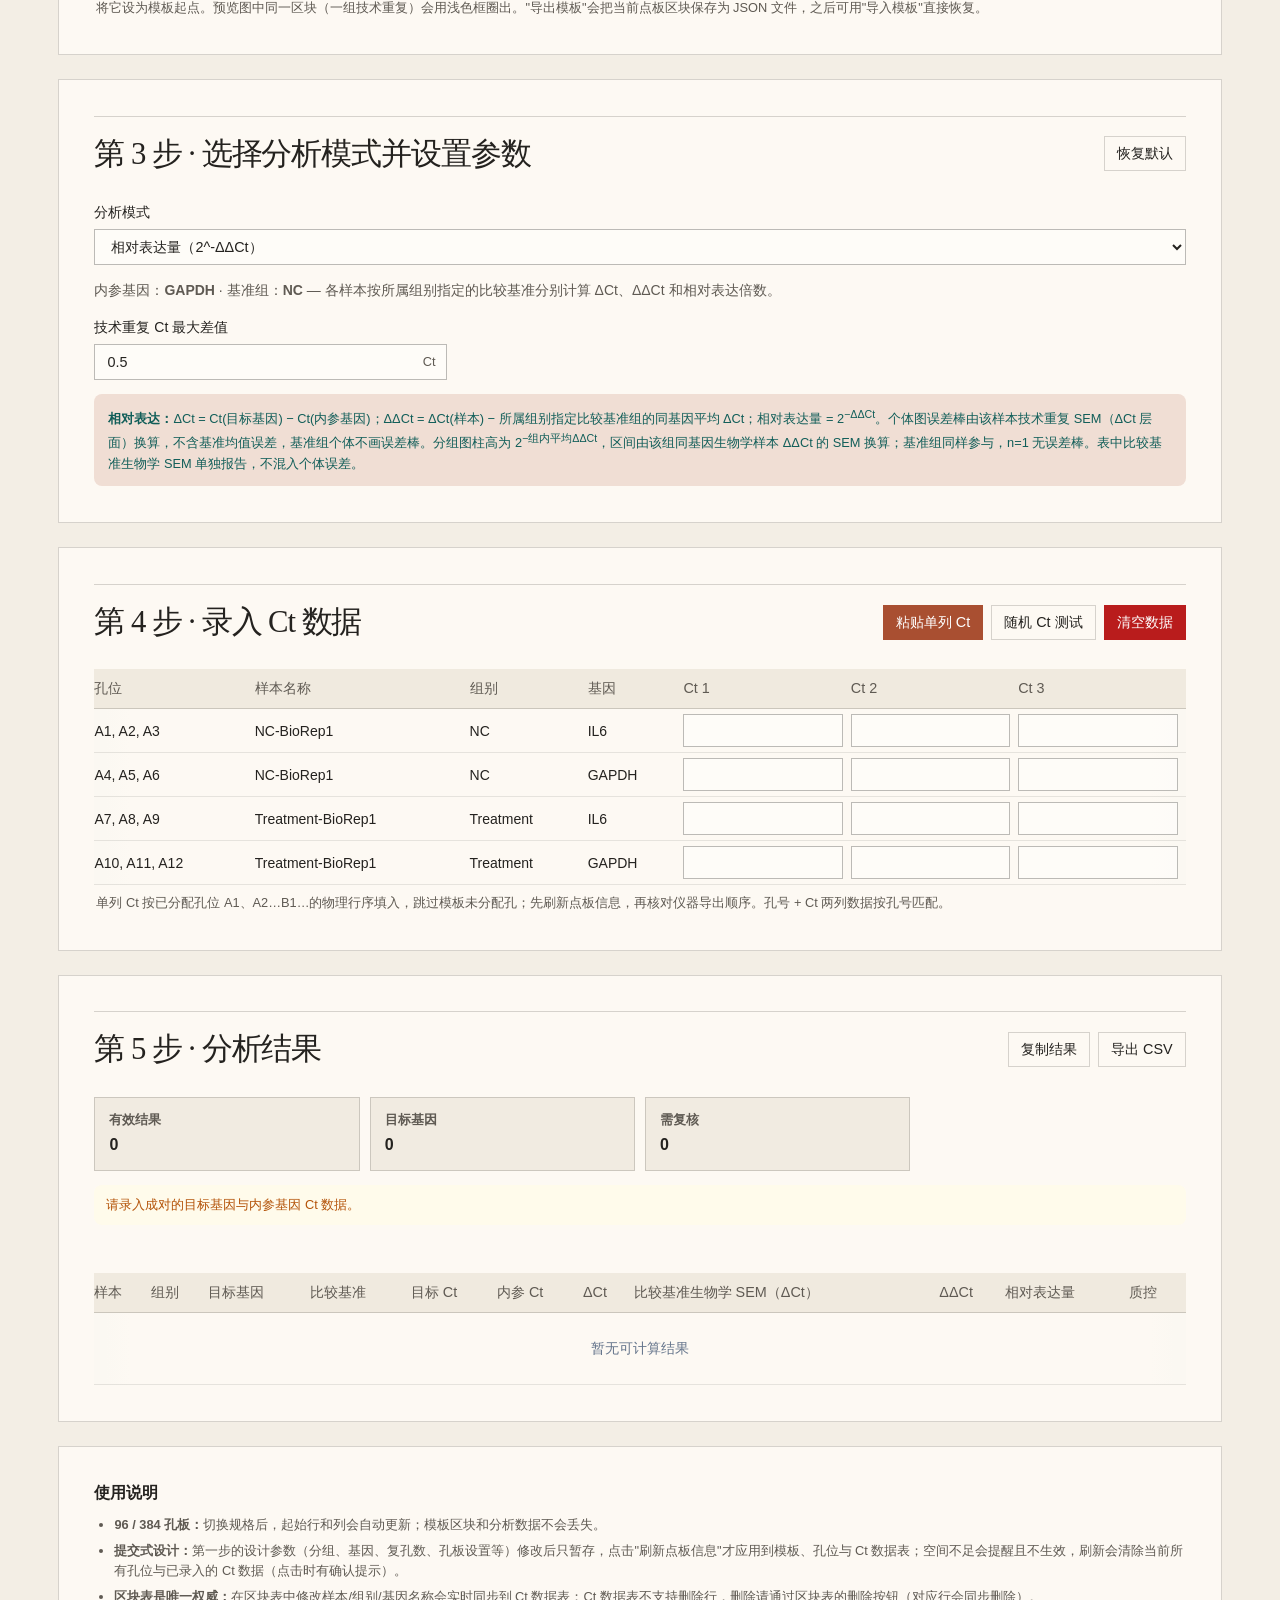
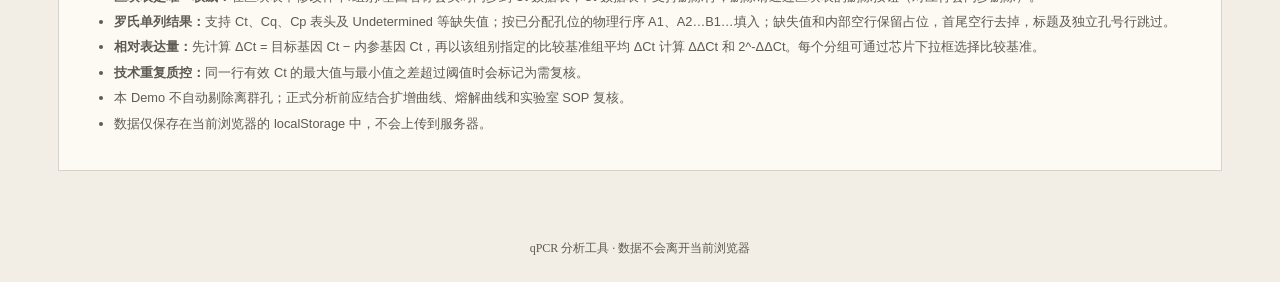
==== commit 167de649: "release: prepare v2.2.1 with verified fixes and documentation" ====
--- a/index.html
+++ b/index.html
@@ -7,7 +7,7 @@
   <meta name="theme-color" content="#f3eee5" />
   <title>qPCR 分析工具</title>
   <link rel="icon" href="./assets/project-mark.svg" type="image/svg+xml" />
-  <link rel="stylesheet" href="./styles.css?v=20260913-closure" />
+  <link rel="stylesheet" href="./styles.css?v=2.2.1" />
 </head>
 <body>
 <header class="site-header">
@@ -142,14 +142,14 @@
       <div class="paste-panel-heading">
         <div>
           <strong>罗氏单列 Ct / Cp 粘贴</strong>
-          <p>从 Excel 或罗氏导出表中复制一整列 Ct/Cp，系统会按当前 Ct 数据表的孔位顺序从上到下依次填入。</p>
+          <p>从 Excel 或罗氏导出表中复制一整列 Ct/Cp，系统按已分配孔位的物理行序 A1、A2…B1…填入，与纵向/横向点板及表格行顺序无关；两列「孔号 + Ct」则按孔号匹配。</p>
         </div>
         <button id="closeCtColumnBtn" class="icon-button" title="关闭">×</button>
       </div>
       <textarea id="ctColumnArea" class="paste-area" rows="7" spellcheck="false" placeholder="Cp&#10;25.12&#10;25.30&#10;25.21&#10;Undetermined&#10;19.91"></textarea>
       <div class="button-row">
         <button id="applyCtColumnBtn" class="button button-primary">填入当前数据表</button>
-        <span id="ctPasteStatus" class="paste-status">支持 Ct、Cq、Cp 表头；Undetermined、No Ct、空行会保留为空白孔。</span>
+        <span id="ctPasteStatus" class="paste-status">支持 Ct、Cq、Cp 表头；Undetermined、No Ct 和内部空行保留为空白孔；首尾空行去掉。</span>
       </div>
     </div>
 
@@ -159,7 +159,7 @@
         <tbody id="samplesBody"></tbody>
       </table>
     </div>
-    <p class="help-text">单列 Ct 会严格按照当前数据表从第一行 Ct1、Ct2、Ct3……到下一行继续填入。建议先"应用到 Ct 数据表"，再粘贴仪器导出的单列结果。</p>
+    <p class="help-text">单列 Ct 按已分配孔位 A1、A2…B1…的物理行序填入，跳过模板未分配孔；先刷新点板信息，再核对仪器导出顺序。孔号 + Ct 两列数据按孔号匹配。</p>
   </section>
 
   <section class="card results-card">
@@ -172,7 +172,7 @@
     <div id="resultsChart" class="results-chart"></div>
     <div id="groupChart" class="results-chart"></div>
     <div class="table-wrap">
-      <table><thead><tr><th>样本</th><th>组别</th><th>目标基因</th><th>比较基准</th><th>目标 Ct</th><th>内参 Ct</th><th>ΔCt</th><th>ΔΔCt</th><th>相对表达量</th><th>质控</th></tr></thead><tbody id="resultsBody"></tbody></table>
+      <table><thead><tr><th>样本</th><th>组别</th><th>目标基因</th><th>比较基准</th><th>目标 Ct</th><th>内参 Ct</th><th>ΔCt</th><th>比较基准生物学 SEM（ΔCt）</th><th>ΔΔCt</th><th>相对表达量</th><th>质控</th></tr></thead><tbody id="resultsBody"></tbody></table>
     </div>
   </section>
 
@@ -182,7 +182,7 @@
       <li><strong>96 / 384 孔板：</strong>切换规格后，起始行和列会自动更新；模板区块和分析数据不会丢失。</li>
       <li><strong>提交式设计：</strong>第一步的设计参数（分组、基因、复孔数、孔板设置等）修改后只暂存，点击"刷新点板信息"才应用到模板、孔位与 Ct 数据表；空间不足会提醒且不生效，刷新会清除当前所有孔位与已录入的 Ct 数据（点击时有确认提示）。</li>
       <li><strong>区块表是唯一权威：</strong>在区块表中修改样本/组别/基因名称会实时同步到 Ct 数据表；Ct 数据表不支持删除行，删除请通过区块表的删除按钮（对应行会同步删除）。</li>
-      <li><strong>罗氏单列结果：</strong>支持 Ct、Cq、Cp 表头及 Undetermined 等缺失值；填入顺序与当前 Ct 表格一致。</li>
+      <li><strong>罗氏单列结果：</strong>支持 Ct、Cq、Cp 表头及 Undetermined 等缺失值；按已分配孔位的物理行序 A1、A2…B1…填入；缺失值和内部空行保留占位，首尾空行去掉，标题及独立孔号行跳过。</li>
       <li><strong>相对表达量：</strong>先计算 ΔCt = 目标基因 Ct − 内参基因 Ct，再以该组别指定的比较基准组平均 ΔCt 计算 ΔΔCt 和 2^-ΔΔCt。每个分组可通过芯片下拉框选择比较基准。</li>
       <li><strong>技术重复质控：</strong>同一行有效 Ct 的最大值与最小值之差超过阈值时会标记为需复核。</li>
       <li>本 Demo 不自动剔除离群孔；正式分析前应结合扩增曲线、熔解曲线和实验室 SOP 复核。</li>
@@ -191,6 +191,6 @@
   </section>
 </main>
 <footer class="site-footer"><div class="container">qPCR 分析工具 · 数据不会离开当前浏览器</div></footer>
-<script type="module" src="./app.js?v=20260913-closure"></script>
+<script type="module" src="./app.js?v=2.2.1"></script>
 </body>
 </html>
--- a/styles.css
+++ b/styles.css
@@ -46,7 +46,7 @@
   --chart-ok:#357b56;
   --chart-warning:#a56b2b
 }
-*{box-sizing:border-box}html{scroll-behavior:smooth;overflow-x:hidden}body{margin:0;min-height:100vh;background:var(--bg);color:var(--text)}button{font:inherit;font-size:.875rem}input{font:inherit;font-size:.875rem}select{font:inherit;font-size:.875rem}textarea{font:inherit;font-size:.875rem}button{cursor:pointer}.container{width:min(1280px,100%);margin:0 auto;padding:0 16px}.site-header{backdrop-filter:blur(12px);position:sticky;top:0;z-index:10}.header-inner{display:flex;align-items:center;gap:16px}.header-brand{display:flex;align-items:baseline;flex-shrink:0;line-height:1}.brand-bold{font-family:var(--type-heading);font-size:1.25rem;font-weight:600;color:#0f172a;letter-spacing:-.025em}.brand-light{font-size:1.25rem;font-weight:300;color:#5f5a53;margin-left:.375rem}.header-divider{width:1px;height:36px;background:rgba(203,213,225,.8)}.header-info{min-width:0}h1{margin:0;font-size:1.125rem;line-height:1.25;font-weight:600}h2{margin:0;font-size:1rem;line-height:1.25;font-weight:600}h3{margin:0;font-size:.9rem;font-weight:600}p{margin:0}.subtitle{margin-top:2px;color:var(--muted);font-size:.875rem;white-space:nowrap;overflow:hidden;text-overflow:ellipsis}.main-grid{display:grid;padding-bottom:44px}.card{background:var(--surface);border:1px solid var(--line);border-radius:var(--radius);box-shadow:var(--shadow);padding:24px;overflow:hidden}.section-heading{display:flex;align-items:center;justify-content:space-between;gap:16px;margin-bottom:24px}.form-grid{display:grid;grid-template-columns:repeat(3,minmax(0,1fr));gap:16px}.field{display:grid;gap:6px;min-width:0}.field>span:first-child{font-size:.875rem;font-weight:500}input{width:100%;min-height:36px;border:1px solid var(--line);border-radius:8px;background:var(--surface);color:var(--text);padding:4px 12px;outline:none;transition:.2s}select{width:100%;min-height:36px;border:1px solid var(--line);border-radius:8px;background:var(--surface);color:var(--text);padding:4px 12px;outline:none;transition:.2s}textarea{width:100%;min-height:36px;border:1px solid var(--line);border-radius:8px;background:var(--surface);color:var(--text);padding:4px 12px;outline:none;transition:.2s}input:focus{border-color:var(--primary);box-shadow:0 0 0 3px rgba(13,148,136,.15)}select:focus{border-color:var(--primary);box-shadow:0 0 0 3px rgba(13,148,136,.15)}textarea:focus{border-color:var(--primary);box-shadow:0 0 0 3px rgba(13,148,136,.15)}.input-with-unit{position:relative}.input-with-unit input{padding-right:54px}.input-with-unit>span{position:absolute;right:12px;top:50%;transform:translateY(-50%);color:var(--muted);font-size:.8rem}.mode-description{margin:0 0 14px;color:var(--muted);font-size:.875rem}.formula-note{margin-top:14px;padding:12px 14px;border-radius:8px;background:var(--primary-soft);color:#115e59;font-size:.8rem}.button-row{display:flex;align-items:center;gap:8px;flex-wrap:wrap}.button{min-height:32px;border-radius:8px;padding:5px 12px;border:1px solid transparent;font-size:.875rem;font-weight:500;white-space:nowrap}.button-primary{background:var(--primary);color:#fff}.button-primary:hover{background:var(--primary-hover)}.button-ghost{background:var(--surface);color:#475569;border-color:var(--line)}.button-ghost:hover{background:#f4f4f5}.button-danger{background:var(--danger);color:#fff}.button-danger:hover{background:#991b1b}.table-wrap{overflow-x:auto;max-width:100%}table{width:100%;border-collapse:collapse;min-width:900px;font-size:.875rem}th{text-align:left;vertical-align:middle}td{text-align:left;vertical-align:middle}th{padding:8px 8px 8px 0;border-bottom:1px solid var(--line);color:var(--muted);font-weight:500;white-space:nowrap}td{padding:5px 8px 5px 0;border-bottom:1px solid #f1f5f9}td input{min-width:92px;min-height:32px}td select{min-width:92px;min-height:32px}.action-col{width:118px;text-align:center}.icon-button{width:30px;height:30px;border:1px solid transparent;border-radius:8px;background:transparent;color:#94a3b8;font-size:.95rem;padding:0}.icon-button:hover{background:#f4f4f5;color:#475569}.icon-button.danger:hover{color:#ef4444}.help-text{margin:8px 2px 0;color:var(--muted);font-size:.75rem}.summary-grid{display:grid;grid-template-columns:repeat(4,minmax(0,1fr));gap:10px;margin-bottom:14px}.summary-item{padding:12px 14px;border:1px solid var(--line);border-radius:8px;background:var(--surface-soft)}.summary-label{display:block;color:var(--muted);font-size:var(--size-meta);font-weight:600}.summary-value{display:block;margin-top:2px;font-size:1rem;font-weight:700}.alerts{display:grid;gap:6px;margin-bottom:14px}.alert{padding:10px 12px;border-radius:8px;font-size:.8rem}.alert-warning{background:var(--warning-soft);color:var(--warning)}
+*{box-sizing:border-box}html{scroll-behavior:smooth;overflow-x:hidden}body{margin:0;min-height:100vh;background:var(--bg);color:var(--text)}button{font:inherit;font-size:.875rem}input{font:inherit;font-size:.875rem}select{font:inherit;font-size:.875rem}textarea{font:inherit;font-size:.875rem}button{cursor:pointer}.container{width:min(1280px,100%);margin:0 auto;padding:0 16px}.site-header{backdrop-filter:blur(12px);position:static;z-index:10}.header-inner{display:flex;align-items:center;gap:16px}.header-brand{display:flex;align-items:baseline;flex-shrink:0;line-height:1}.brand-bold{font-family:var(--type-heading);font-size:1.25rem;font-weight:600;color:#0f172a;letter-spacing:-.025em}.brand-light{font-size:1.25rem;font-weight:300;color:#5f5a53;margin-left:.375rem}.header-divider{width:1px;height:36px;background:rgba(203,213,225,.8)}.header-info{min-width:0}h1{margin:0;font-size:1.125rem;line-height:1.25;font-weight:600}h2{margin:0;font-size:1rem;line-height:1.25;font-weight:600}h3{margin:0;font-size:.9rem;font-weight:600}p{margin:0}.subtitle{margin-top:2px;color:var(--muted);font-size:.875rem;white-space:nowrap;overflow:hidden;text-overflow:ellipsis}.main-grid{display:grid;padding-bottom:44px}.card{background:var(--surface);border:1px solid var(--line);border-radius:var(--radius);box-shadow:var(--shadow);padding:24px;overflow:hidden}.section-heading{display:flex;align-items:center;justify-content:space-between;gap:16px;margin-bottom:24px}.form-grid{display:grid;grid-template-columns:repeat(3,minmax(0,1fr));gap:16px}.field{display:grid;gap:6px;min-width:0}.field>span:first-child{font-size:.875rem;font-weight:500}input{width:100%;min-height:36px;border:1px solid var(--line);border-radius:8px;background:var(--surface);color:var(--text);padding:4px 12px;outline:none;transition:.2s}select{width:100%;min-height:36px;border:1px solid var(--line);border-radius:8px;background:var(--surface);color:var(--text);padding:4px 12px;outline:none;transition:.2s}textarea{width:100%;min-height:36px;border:1px solid var(--line);border-radius:8px;background:var(--surface);color:var(--text);padding:4px 12px;outline:none;transition:.2s}input:focus{border-color:var(--primary);box-shadow:0 0 0 3px rgba(13,148,136,.15)}select:focus{border-color:var(--primary);box-shadow:0 0 0 3px rgba(13,148,136,.15)}textarea:focus{border-color:var(--primary);box-shadow:0 0 0 3px rgba(13,148,136,.15)}.input-with-unit{position:relative}.input-with-unit input{padding-right:54px}.input-with-unit>span{position:absolute;right:12px;top:50%;transform:translateY(-50%);color:var(--muted);font-size:.8rem}.mode-description{margin:0 0 14px;color:var(--muted);font-size:.875rem}.formula-note{margin-top:14px;padding:12px 14px;border-radius:8px;background:var(--primary-soft);color:#115e59;font-size:.8rem}.button-row{display:flex;align-items:center;gap:8px;flex-wrap:wrap}.button{min-height:32px;border-radius:8px;padding:5px 12px;border:1px solid transparent;font-size:.875rem;font-weight:500;white-space:nowrap}.button-primary{background:var(--primary);color:#fff}.button-primary:hover{background:var(--primary-hover)}.button-ghost{background:var(--surface);color:#475569;border-color:var(--line)}.button-ghost:hover{background:#f4f4f5}.button-danger{background:var(--danger);color:#fff}.button-danger:hover{background:#991b1b}.table-wrap{overflow-x:auto;max-width:100%}table{width:100%;border-collapse:collapse;min-width:900px;font-size:.875rem}th{text-align:left;vertical-align:middle}td{text-align:left;vertical-align:middle}th{padding:8px 8px 8px 0;border-bottom:1px solid var(--line);color:var(--muted);font-weight:500;white-space:nowrap}td{padding:5px 8px 5px 0;border-bottom:1px solid #f1f5f9}td input{min-width:92px;min-height:32px}td select{min-width:92px;min-height:32px}.action-col{width:118px;text-align:center}.icon-button{width:30px;height:30px;border:1px solid transparent;border-radius:8px;background:transparent;color:#94a3b8;font-size:.95rem;padding:0}.icon-button:hover{background:#f4f4f5;color:#475569}.icon-button.danger:hover{color:#ef4444}.help-text{margin:8px 2px 0;color:var(--muted);font-size:.75rem}.summary-grid{display:grid;grid-template-columns:repeat(4,minmax(0,1fr));gap:10px;margin-bottom:14px}.summary-item{padding:12px 14px;border:1px solid var(--line);border-radius:8px;background:var(--surface-soft)}.summary-label{display:block;color:var(--muted);font-size:var(--size-meta);font-weight:600}.summary-value{display:block;margin-top:2px;font-size:1rem;font-weight:700}.alerts{display:grid;gap:6px;margin-bottom:14px}.alert{padding:10px 12px;border-radius:8px;font-size:.8rem}.alert-warning{background:var(--warning-soft);color:var(--warning)}
 .alert-danger{background:var(--danger-soft);color:var(--danger)}.alert-success{background:var(--success-soft);color:var(--success)}.status{display:inline-block;padding:2px 8px;border-radius:999px;font-size:.75rem;font-weight:500;white-space:nowrap}.status-ok{background:var(--primary);color:#fff}.status-warning{background:#fef3c7;color:#b45309}.paste-area{width:100%;min-height:72px;margin:8px 0;border:1px solid var(--line);border-radius:8px;padding:8px 12px;font-family:inherit;font-size:.8rem;resize:vertical}.paste-panel{margin:0 0 14px;padding:14px;border:1px solid var(--line);border-radius:10px;background:var(--surface-soft)}.paste-panel-heading{display:flex;align-items:flex-start;justify-content:space-between;gap:12px}.paste-panel-heading strong{font-size:.875rem}.paste-panel-heading p{margin-top:3px;color:var(--muted);font-size:.75rem}.paste-panel .paste-area{margin:10px 0}.paste-status{font-size:.75rem;color:var(--muted)}.paste-status-success{color:var(--success)}.paste-status-warning{color:var(--warning)}
 .hidden{display:none!important}.results-chart{overflow-x:auto;margin:16px 0}.results-chart svg{display:block}.notes-card{box-shadow:none}.notes-card ul{margin:12px 0 0;padding-left:1.25rem;color:var(--muted);font-size:.8rem}.notes-card li+li{margin-top:5px}.site-footer{padding:24px 0;color:var(--muted);text-align:center;font-size:.75rem}
 
